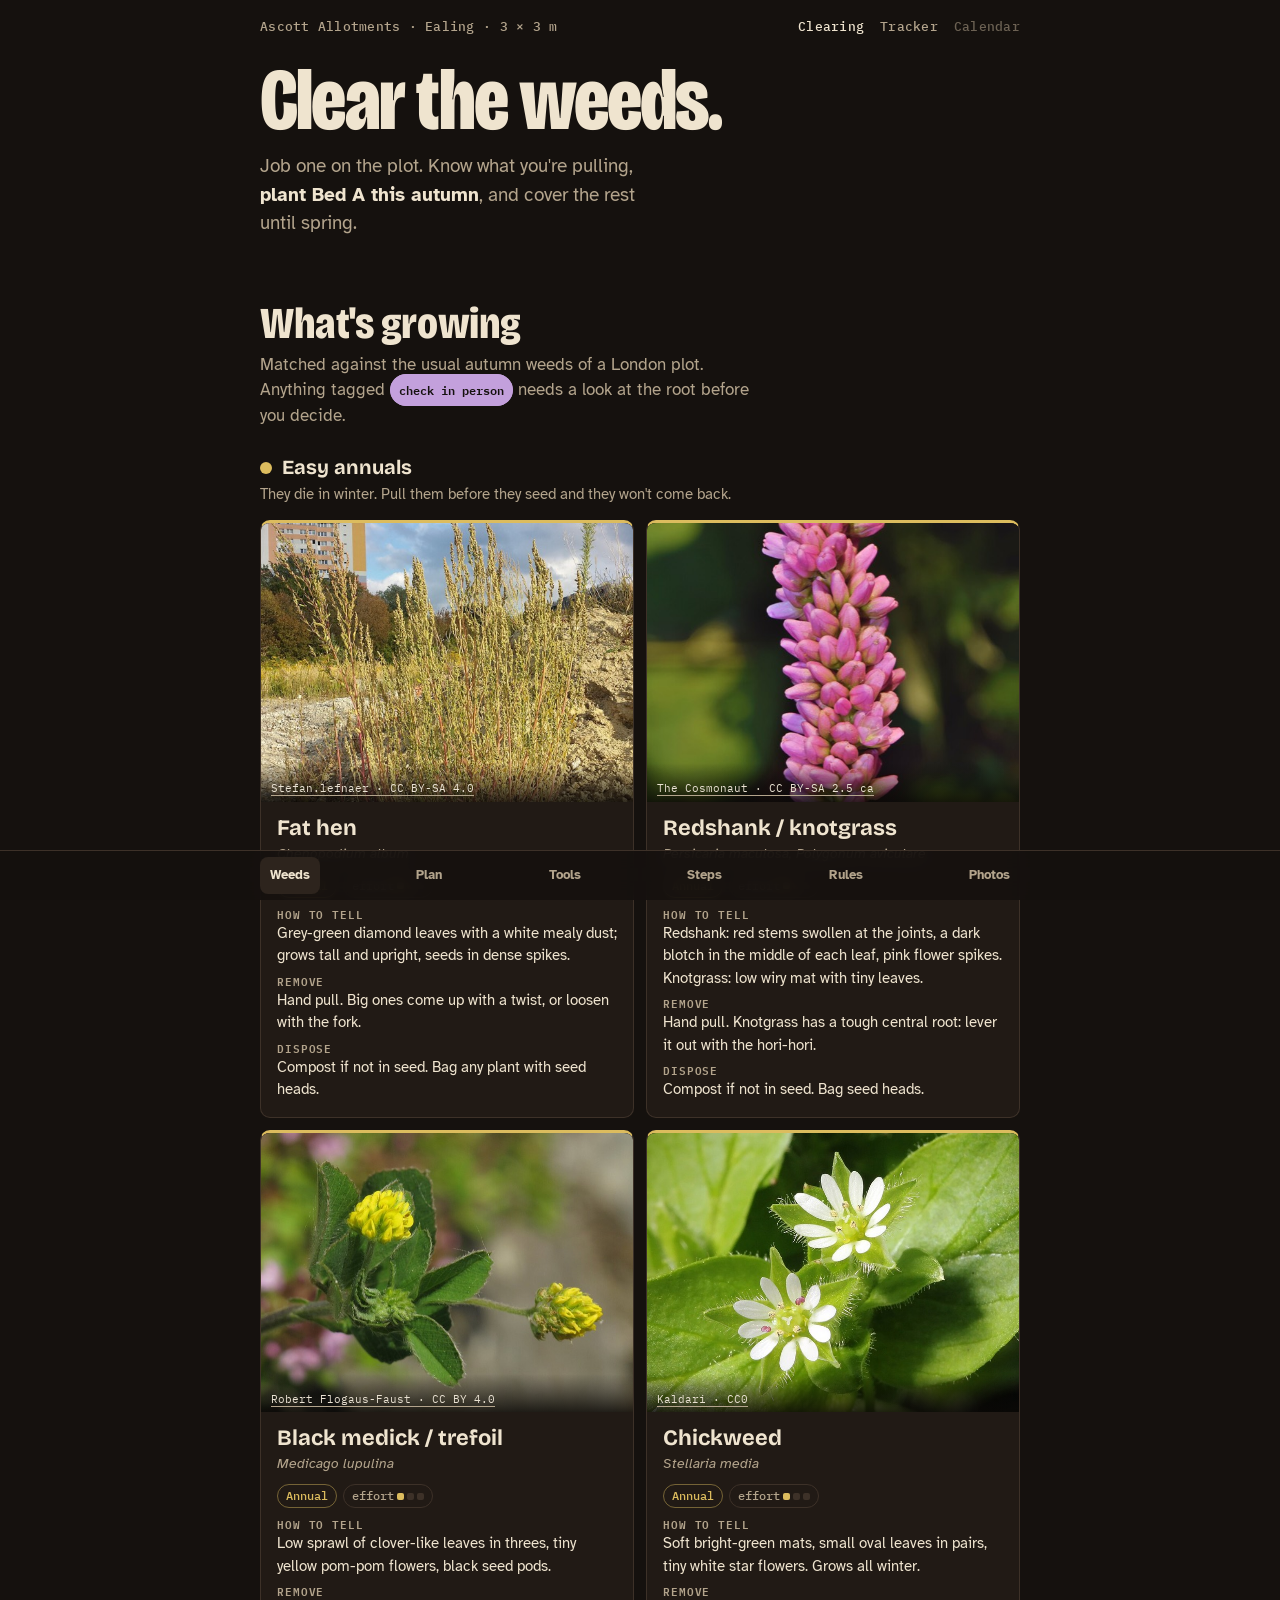
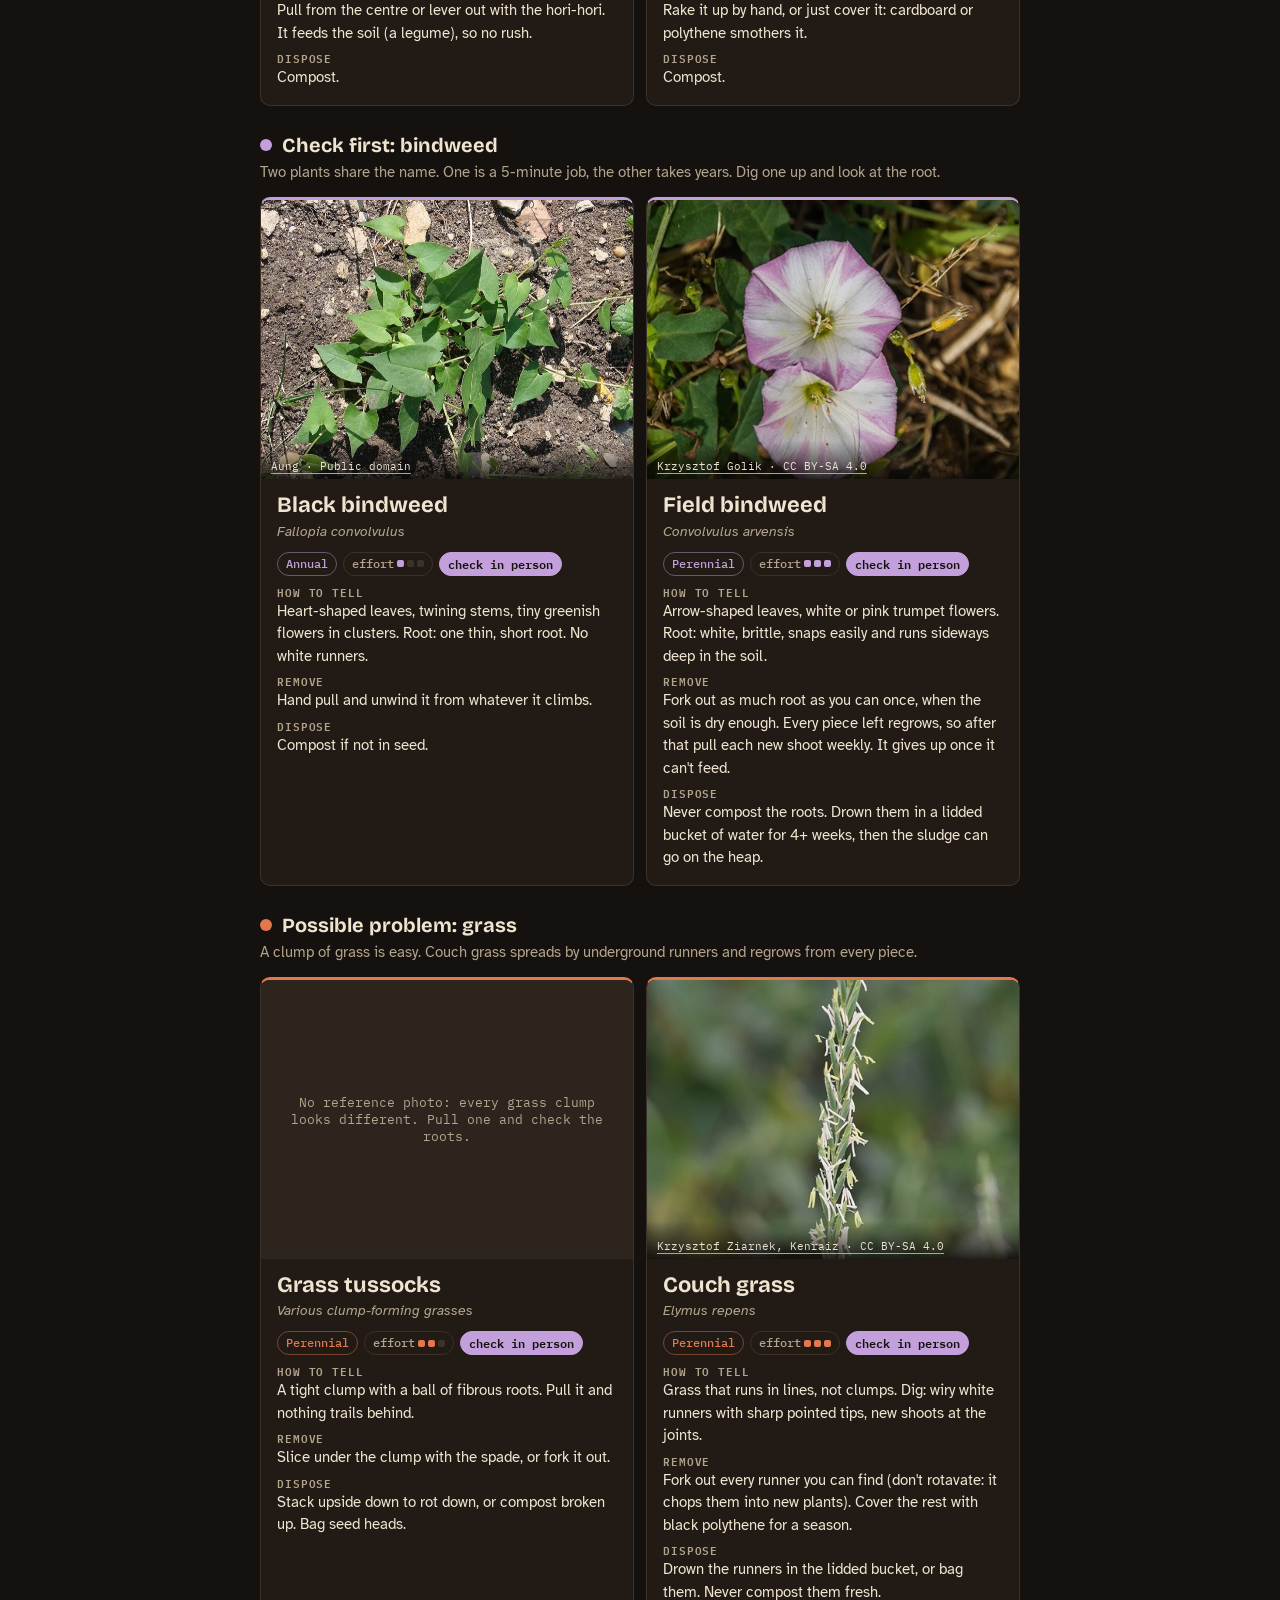
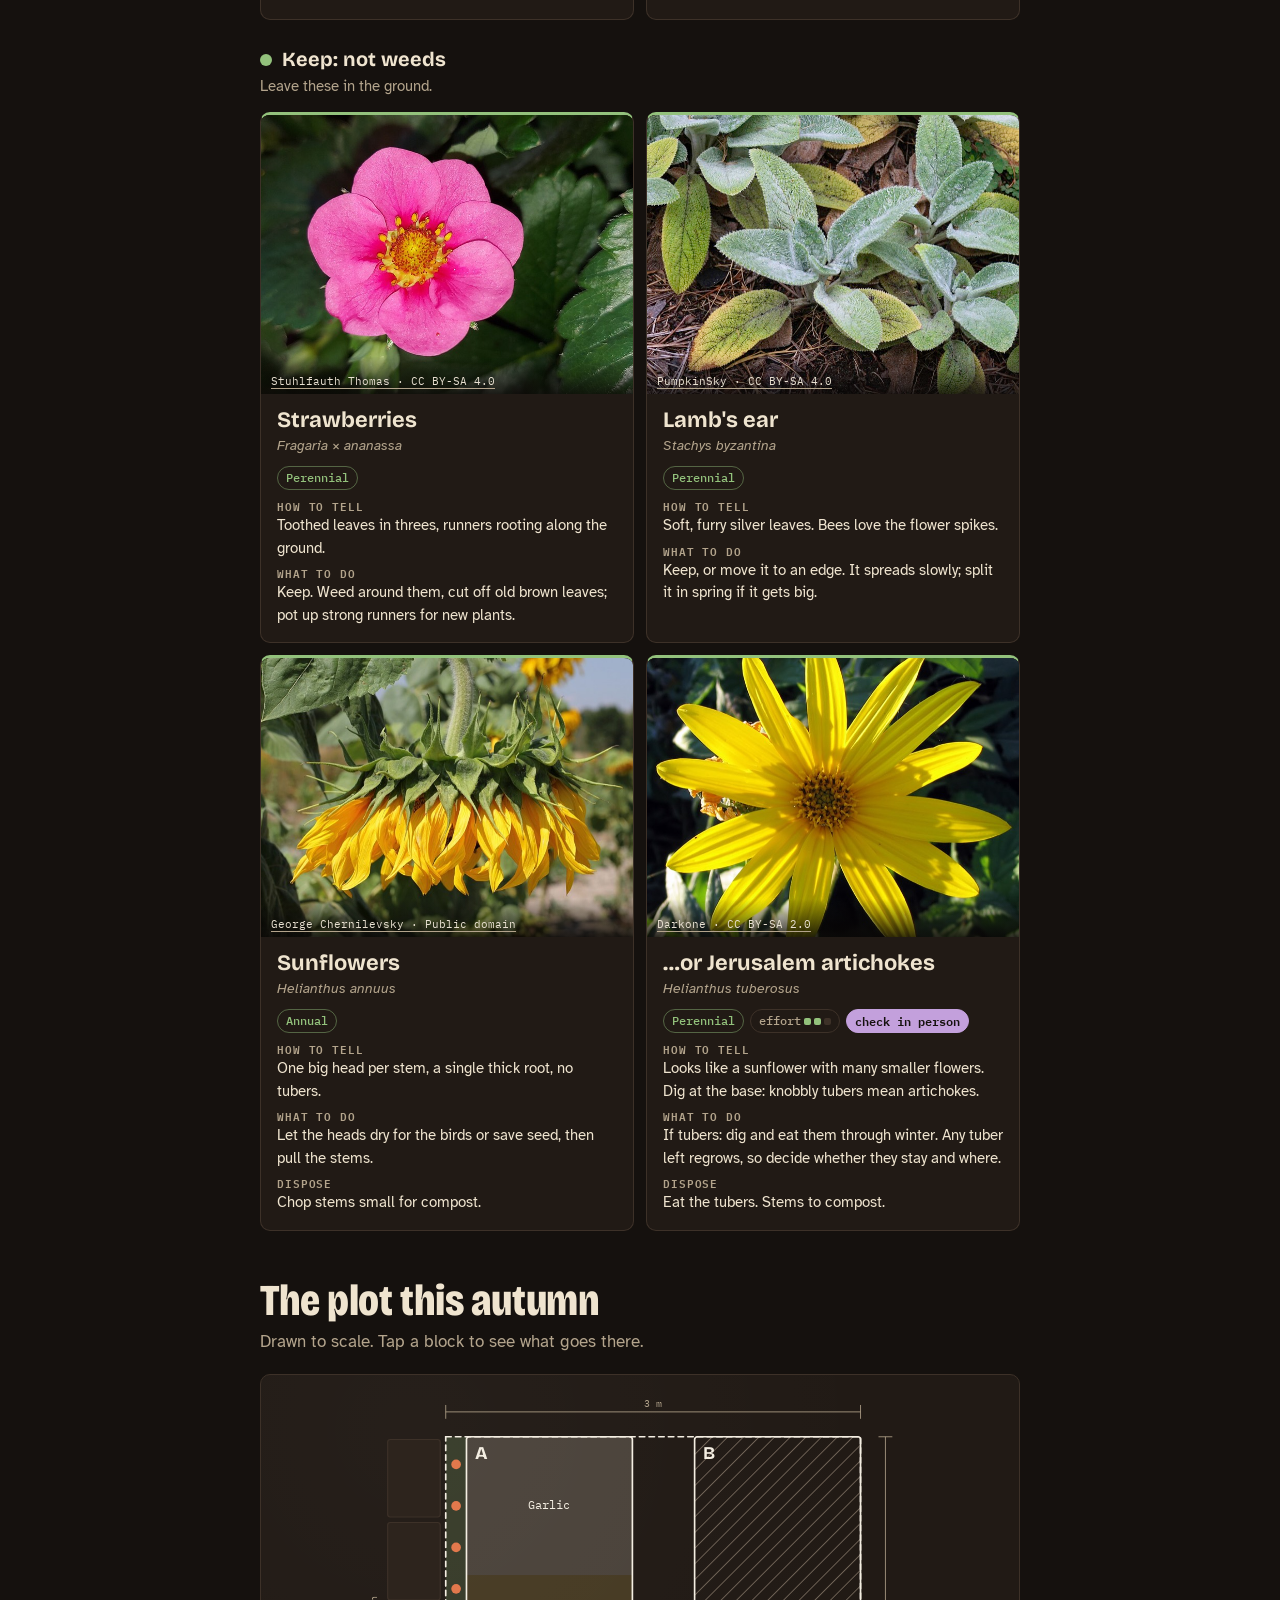
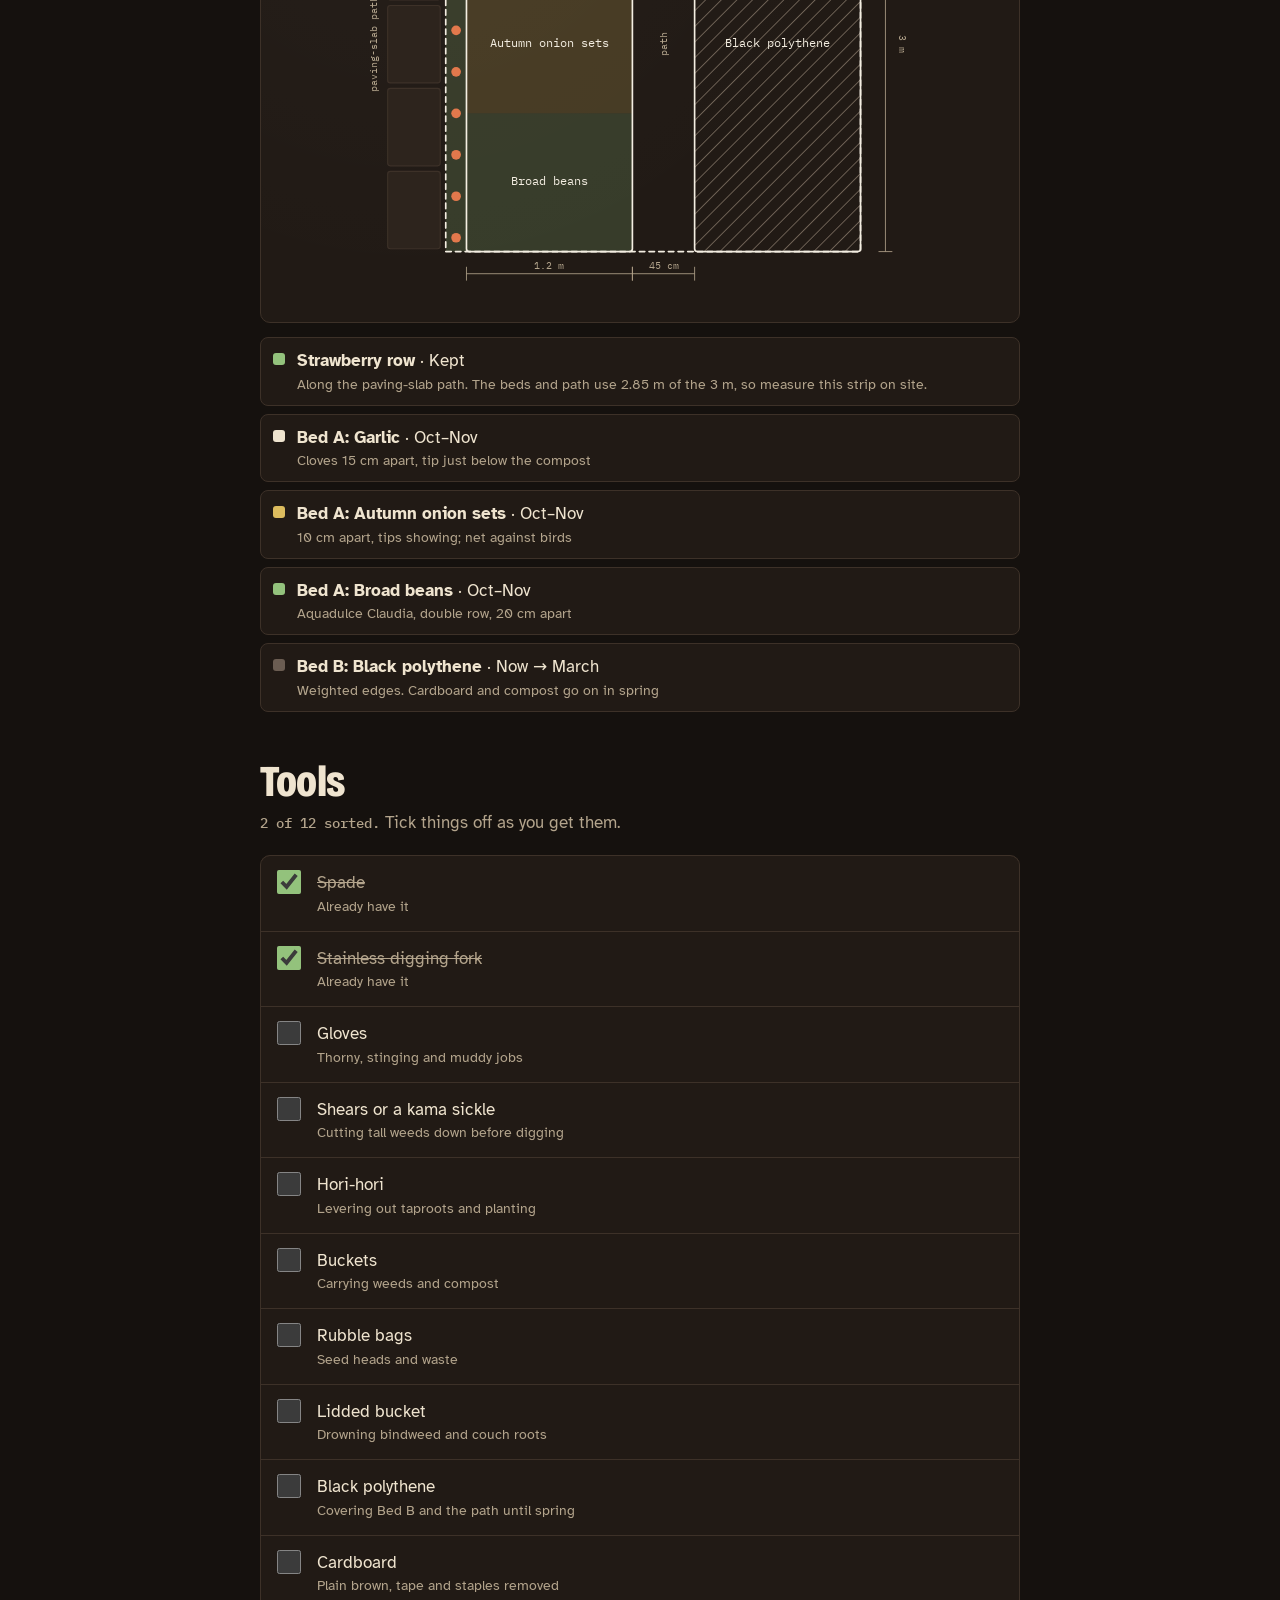
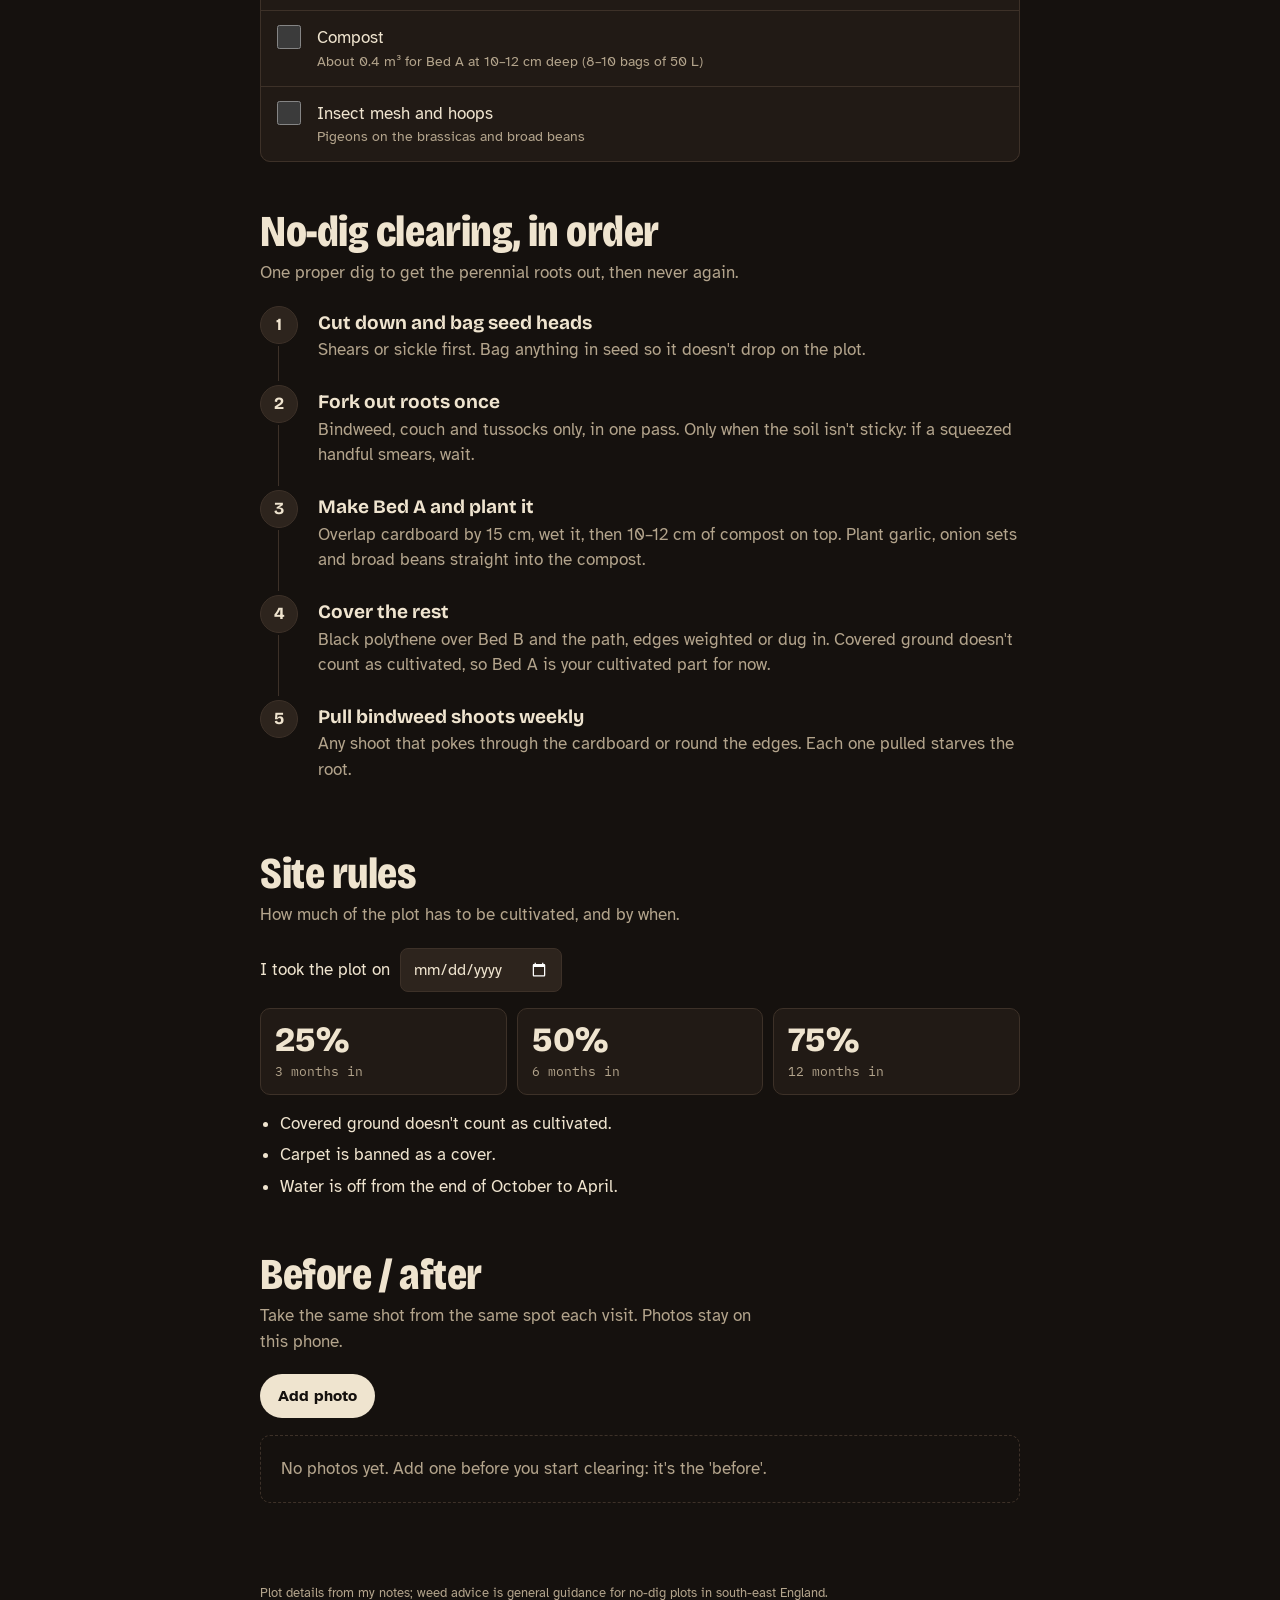
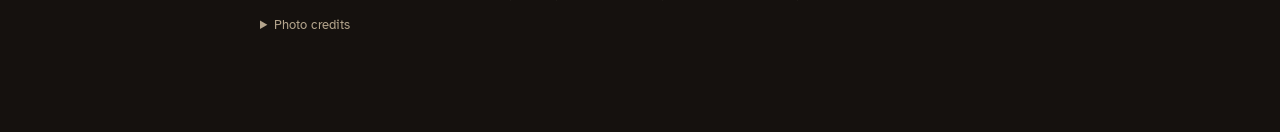
==== index.html @ 389a17c3 "Clearing page, plot tracker and calendar placeholder Dark, phone-first site for the no-dig plot at A" ====
<!doctype html>
<html lang="en-GB">
<head>
  <meta charset="utf-8">
  <meta name="viewport" content="width=device-width, initial-scale=1, viewport-fit=cover">
  <meta name="theme-color" content="#15110e">
  <title>Clearing the plot · Ascott Allotments</title>
  <link rel="preconnect" href="https://fonts.googleapis.com">
  <link rel="preconnect" href="https://fonts.gstatic.com" crossorigin>
  <link rel="stylesheet" href="https://fonts.googleapis.com/css2?family=Atkinson+Hyperlegible:ital,wght@0,400;0,700;1,400&family=Bricolage+Grotesque:opsz,wdth,wght@12..96,75..100,500..800&family=IBM+Plex+Mono:wght@400;500;600&display=swap">
  <link rel="stylesheet" href="css/site.css">
</head>
<body>
<div class="wrap">
  <header class="mast">
    <div class="mast-top">
      <span>Ascott Allotments · Ealing · 3 × 3 m</span>
      <nav aria-label="Pages">
        <a href="index.html" aria-current="page">Clearing</a>
        <a href="tracker.html">Tracker</a>
        <a href="calendar.html" class="soon">Calendar</a>
      </nav>
    </div>
    <h1>Clear the weeds.</h1>
    <p class="lede">Job one on the plot. Know what you're pulling, <strong>plant Bed A this autumn</strong>, and cover the rest until spring.</p>
  </header>

  <main>
    <section id="weeds" aria-labelledby="weeds-h">
      <h2 id="weeds-h">What's growing</h2>
      <p class="sub">Matched against the usual autumn weeds of a London plot. Anything tagged <span class="tag verify">check in person</span> needs a look at the root before you decide.</p>
      <div id="weed-groups"></div>
    </section>

    <section id="plan" aria-labelledby="plan-h">
      <h2 id="plan-h">The plot this autumn</h2>
      <p class="sub">Drawn to scale. Tap a block to see what goes there.</p>
      <div class="plan-wrap"><svg id="plan-svg" class="plan" role="img" aria-labelledby="plan-h"></svg></div>
      <div class="plan-key" id="plan-key"></div>
    </section>

    <section id="tools" aria-labelledby="tools-h">
      <h2 id="tools-h">Tools</h2>
      <p class="sub"><span class="count" id="tools-count"></span> Tick things off as you get them.</p>
      <ul class="checklist" id="tools-list"></ul>
    </section>

    <section id="steps" aria-labelledby="steps-h">
      <h2 id="steps-h">No-dig clearing, in order</h2>
      <p class="sub">One proper dig to get the perennial roots out, then never again.</p>
      <ol class="steps" id="steps-list"></ol>
    </section>

    <section id="rules" aria-labelledby="rules-h">
      <h2 id="rules-h">Site rules</h2>
      <p class="sub">How much of the plot has to be cultivated, and by when.</p>
      <div class="rules-start">
        <label for="start-date">I took the plot on</label>
        <input type="date" id="start-date">
      </div>
      <div class="milestones" id="milestones"></div>
      <ul class="notes" id="rule-notes"></ul>
    </section>

    <section id="photos" aria-labelledby="photos-h">
      <h2 id="photos-h">Before / after</h2>
      <p class="sub">Take the same shot from the same spot each visit. Photos stay on this phone.</p>
      <label class="btn" for="photo-input">Add photo</label>
      <input type="file" id="photo-input" accept="image/*" multiple hidden>
      <div id="photo-compare"></div>
      <div class="shots" id="photo-grid"></div>
    </section>
  </main>

  <footer class="foot">
    <p>Plot details from my notes; weed advice is general guidance for no-dig plots in south-east England.</p>
    <details>
      <summary>Photo credits</summary>
      <ul id="credits"></ul>
    </details>
  </footer>
</div>

<nav class="bar" aria-label="Sections">
  <ul>
    <li><a href="#weeds">Weeds</a></li>
    <li><a href="#plan">Plan</a></li>
    <li><a href="#tools">Tools</a></li>
    <li><a href="#steps">Steps</a></li>
    <li><a href="#rules">Rules</a></li>
    <li><a href="#photos">Photos</a></li>
  </ul>
</nav>

<script src="js/common.js"></script>
<script src="js/index.js"></script>
</body>
</html>
---- css/site.css ----
/* Ascott Allotments — dark, phone-first. Colours are taken from the plot:
   peat and loam for ground, straw for text, chalk for the drawn plan,
   and one colour per weed verdict. */
:root {
  --peat: #15110e;
  --loam: #211a15;
  --loam-2: #2d241d;
  --edge: #3d3128;
  --straw: #efe4cf;
  --straw-dim: #b3a48c;
  --chalk: #f4eee2;

  --annual: #dcbc5e;   /* easy: dies in winter */
  --check: #c3a0dc;    /* bindweed-flower lilac */
  --problem: #e2784c;  /* rust */
  --keep: #93c27c;     /* leaf */

  --display: "Bricolage Grotesque", "Avenir Next Condensed", "Arial Narrow", system-ui, sans-serif;
  --body: "Atkinson Hyperlegible", "Verdana", system-ui, sans-serif;
  --mono: "IBM Plex Mono", ui-monospace, "SF Mono", Menlo, monospace;

  --gutter: clamp(16px, 4vw, 32px);
  --radius: 10px;
  color-scheme: dark;
}

* { box-sizing: border-box; }
html { -webkit-text-size-adjust: 100%; scroll-padding-top: 16px; scroll-padding-bottom: 96px; }
body {
  margin: 0;
  background: var(--peat);
  color: var(--straw);
  font: 17px/1.5 var(--body);
  padding: 0 var(--gutter) calc(96px + env(safe-area-inset-bottom, 0px));
}
img { max-width: 100%; display: block; }
a { color: var(--straw); text-underline-offset: 3px; text-decoration-color: var(--straw-dim); }
a:hover { text-decoration-color: var(--straw); }
:focus-visible { outline: 2px solid var(--annual); outline-offset: 3px; border-radius: 4px; }
.wrap { max-width: 760px; margin: 0 auto; }

/* ---------- Masthead ---------- */
.mast { padding-block: calc(20px + env(safe-area-inset-top, 0px)) 8px; }
.mast-top {
  display: flex; justify-content: space-between; align-items: baseline; gap: 12px; flex-wrap: wrap;
  font: 500 13px/1 var(--mono); color: var(--straw-dim); letter-spacing: .02em;
}
.mast-top nav { display: flex; gap: 16px; }
.mast-top nav a { text-decoration: none; color: var(--straw-dim); }
.mast-top nav a[aria-current="page"] { color: var(--straw); }
.mast-top nav .soon { opacity: .55; }
h1 {
  font: 800 clamp(44px, 13vw, 88px)/.9 var(--display);
  font-stretch: 75%;
  letter-spacing: -.02em;
  margin: 28px 0 12px;
}
.lede { font-size: 19px; color: var(--straw-dim); margin: 0 0 8px; max-width: 34ch; }
.lede strong { color: var(--straw); font-weight: 700; }

/* ---------- Sections ---------- */
section { padding-top: 48px; }
h2 {
  font: 800 clamp(30px, 8vw, 44px)/1 var(--display);
  font-stretch: 80%;
  letter-spacing: -.01em;
  margin: 0 0 6px;
}
.sub { color: var(--straw-dim); margin: 0 0 20px; max-width: 46ch; }
h3 { font: 700 22px/1.15 var(--display); margin: 0; }
.mono { font-family: var(--mono); }

/* ---------- Weed guide ---------- */
.group { margin: 28px 0 0; }
.group-head { display: flex; align-items: center; gap: 10px; margin-bottom: 4px; }
.group-head h3 { font-size: 20px; }
.swatch { width: 12px; height: 12px; border-radius: 50%; flex: none; background: var(--c); }
.group-blurb { color: var(--straw-dim); margin: 0 0 14px; font-size: 15px; }
[data-group="easy"] { --c: var(--annual); }
[data-group="check"] { --c: var(--check); }
[data-group="problem"] { --c: var(--problem); }
[data-group="keep"] { --c: var(--keep); }

.cards { display: grid; gap: 12px; grid-template-columns: repeat(auto-fill, minmax(min(100%, 300px), 1fr)); }
.pair { grid-template-columns: repeat(auto-fit, minmax(min(100%, 300px), 1fr)); }
.card {
  background: var(--loam);
  border: 1px solid var(--edge);
  border-top: 3px solid var(--c);
  border-radius: var(--radius);
  overflow: hidden;
  display: flex; flex-direction: column;
}
.card figure { margin: 0; position: relative; background: var(--loam-2); aspect-ratio: 4 / 3; overflow: hidden; }
.card figure img { position: absolute; inset: 0; width: 100%; height: 100%; object-fit: cover; }
.card figure.nophoto { display: grid; place-items: center; color: var(--straw-dim); font: 13px var(--mono); padding: 16px; text-align: center; }
.card figcaption {
  position: absolute; left: 0; right: 0; bottom: 0;
  font: 11px/1.3 var(--mono); color: #e9e1d2;
  padding: 18px 10px 6px;
  background: linear-gradient(transparent, rgba(10, 8, 6, .82));
}
.card figcaption a { color: inherit; }
.card-body { padding: 14px 16px 16px; display: grid; gap: 10px; }
.card-title { display: flex; justify-content: space-between; align-items: start; gap: 8px; }
.latin { font-style: italic; color: var(--straw-dim); font-size: 14px; margin-top: 2px; }
.tags { display: flex; flex-wrap: wrap; gap: 6px; }
.tag {
  font: 500 12px/1 var(--mono); padding: 5px 8px; border-radius: 99px;
  border: 1px solid var(--edge); color: var(--straw-dim); white-space: nowrap;
}
.tag.life { color: var(--c); border-color: color-mix(in srgb, var(--c) 45%, transparent); }
.tag.verify { color: var(--peat); background: var(--check); border-color: var(--check); font-weight: 600; }
.effort { display: inline-flex; gap: 3px; align-items: center; }
.effort i { width: 7px; height: 7px; border-radius: 2px; background: var(--edge); }
.effort i.on { background: var(--c); }
.card dl { margin: 0; display: grid; gap: 8px; font-size: 15px; }
.card dt { font: 600 11px/1 var(--mono); text-transform: uppercase; letter-spacing: .08em; color: var(--straw-dim); margin-bottom: 3px; }
.card dd { margin: 0; }

/* ---------- Plot plan (the drawn bit) ---------- */
.plan-wrap {
  background:
    radial-gradient(circle at 20% 10%, rgba(255, 255, 255, .025), transparent 60%),
    var(--loam);
  border: 1px solid var(--edge);
  border-radius: var(--radius);
  padding: 12px;
  overflow-x: auto;
}
.plan { width: 100%; height: auto; max-width: 560px; margin: 0 auto; display: block; min-width: 300px; }
.plan .chalk { fill: none; stroke: var(--chalk); stroke-width: .012; stroke-linecap: round; }
.plan .dim { stroke: var(--straw-dim); stroke-width: .006; fill: none; }
.plan text { fill: var(--chalk); font-family: var(--mono); }
.plan .lbl { font-size: .085px; }
.plan .lbl-big { font: 700 .13px var(--display); }
.plan .lbl-dim { font-size: .07px; fill: var(--straw-dim); }
.plan .crop { cursor: pointer; }
.plan .crop rect { transition: fill-opacity .15s; }
.plan .crop:hover rect, .plan .crop:focus-visible rect, .plan .crop[aria-pressed="true"] rect { fill-opacity: .42; }
.plan .crop:focus { outline: none; }
.plan-key { display: grid; gap: 8px; margin-top: 14px; }
.plan-key .row { display: grid; grid-template-columns: 14px 1fr; gap: 10px; align-items: start; padding: 10px 12px; border-radius: 8px; background: var(--loam); border: 1px solid var(--edge); }
.plan-key .row.active { border-color: var(--chalk); }
.plan-key .row .swatch { margin-top: 5px; border-radius: 3px; }
.plan-key b { font-weight: 700; }
.plan-key small { display: block; color: var(--straw-dim); font-size: 14px; }

/* ---------- Tools ---------- */
.checklist { list-style: none; margin: 0; padding: 0; display: grid; gap: 1px; background: var(--edge); border: 1px solid var(--edge); border-radius: var(--radius); overflow: hidden; }
.checklist li { background: var(--loam); }
.checklist label { display: grid; grid-template-columns: 28px 1fr; gap: 12px; padding: 14px 16px; cursor: pointer; align-items: start; }
.checklist input { width: 24px; height: 24px; margin: 0; accent-color: var(--keep); }
.checklist .why { display: block; color: var(--straw-dim); font-size: 14px; }
.checklist input:checked + span .what { text-decoration: line-through; text-decoration-color: var(--straw-dim); color: var(--straw-dim); }
.count { font: 500 14px var(--mono); color: var(--straw-dim); }

/* ---------- Steps (a real sequence) ---------- */
.steps { list-style: none; counter-reset: step; margin: 0; padding: 0; display: grid; gap: 0; }
.steps li { counter-increment: step; display: grid; grid-template-columns: 44px 1fr; gap: 14px; position: relative; padding-bottom: 22px; }
.steps li::before {
  content: counter(step);
  width: 36px; height: 36px; border-radius: 50%;
  display: grid; place-items: center;
  font: 700 17px var(--display);
  background: var(--loam-2); border: 1px solid var(--edge);
}
.steps li:not(:last-child)::after { content: ""; position: absolute; left: 18px; top: 40px; bottom: 4px; width: 1px; background: var(--edge); }
.steps h3 { font-size: 19px; margin: 6px 0 4px; }
.steps p { margin: 0; color: var(--straw-dim); }

/* ---------- Rules ---------- */
.rules-start { display: flex; flex-wrap: wrap; gap: 10px; align-items: center; margin-bottom: 16px; }
input[type="date"], input[type="text"], input[type="month"], select, textarea {
  font: 16px var(--body); color: var(--straw); background: var(--loam-2);
  border: 1px solid var(--edge); border-radius: 8px; padding: 10px 12px; min-height: 44px;
}
textarea { width: 100%; resize: vertical; }
.milestones { display: grid; gap: 10px; grid-template-columns: repeat(3, 1fr); }
.milestone { background: var(--loam); border: 1px solid var(--edge); border-radius: var(--radius); padding: 14px; }
.milestone .pct { font: 800 34px/1 var(--display); }
.milestone .by { font: 13px var(--mono); color: var(--straw-dim); margin-top: 6px; }
.milestone.past .by { color: var(--problem); }
.notes { margin: 16px 0 0; padding-left: 20px; }
.notes li { margin-bottom: 6px; }

/* ---------- Photos ---------- */
.btn {
  font: 600 16px var(--body); color: var(--peat); background: var(--straw);
  border: 0; border-radius: 99px; padding: 12px 18px; min-height: 44px; cursor: pointer;
  display: inline-flex; align-items: center; gap: 8px;
}
.btn.ghost { background: transparent; color: var(--straw); border: 1px solid var(--edge); }
.btn.small { padding: 6px 12px; min-height: 36px; font-size: 14px; }
.compare { display: grid; grid-template-columns: 1fr 1fr; gap: 8px; margin: 16px 0; }
.compare figure, .shots figure { margin: 0; background: var(--loam); border: 1px solid var(--edge); border-radius: var(--radius); overflow: hidden; }
.compare img, .shots img { width: 100%; aspect-ratio: 3 / 4; object-fit: cover; }
.compare figcaption, .shots figcaption { font: 12px/1.3 var(--mono); color: var(--straw-dim); padding: 8px 10px; display: flex; justify-content: space-between; gap: 6px; }
.shots { display: grid; gap: 8px; grid-template-columns: repeat(auto-fill, minmax(140px, 1fr)); }
.shots button.del { background: none; border: 0; color: var(--straw-dim); cursor: pointer; font: inherit; padding: 0; }
.empty { border: 1px dashed var(--edge); border-radius: var(--radius); padding: 20px; color: var(--straw-dim); }

/* ---------- Bottom bar (thumb reach at the plot) ---------- */
.bar {
  position: fixed; left: 0; right: 0; bottom: 0; z-index: 10;
  background: color-mix(in srgb, var(--peat) 88%, transparent);
  backdrop-filter: blur(10px); -webkit-backdrop-filter: blur(10px);
  border-top: 1px solid var(--edge);
  padding: 6px 8px calc(6px + env(safe-area-inset-bottom, 0px));
}
.bar ul { list-style: none; margin: 0 auto; padding: 0; max-width: 760px; display: flex; justify-content: space-between; overflow-x: auto; }
.bar a {
  display: block; text-decoration: none; color: var(--straw-dim);
  font: 600 13px/1 var(--body); padding: 12px 10px; border-radius: 8px; white-space: nowrap;
}
.bar a.on { color: var(--straw); background: var(--loam-2); }

.foot { margin-top: 64px; color: var(--straw-dim); font-size: 13px; }
.foot details { margin-top: 8px; }
.foot summary { cursor: pointer; }
.foot ul { padding-left: 18px; }

/* ---------- Tracker ---------- */
.bed { background: var(--loam); border: 1px solid var(--edge); border-radius: var(--radius); margin-bottom: 14px; overflow: hidden; }
.bed-head { display: flex; justify-content: space-between; align-items: baseline; gap: 8px; padding: 14px 16px 10px; flex-wrap: wrap; }
.bed-head .meta { font: 13px var(--mono); color: var(--straw-dim); }
.planting { border-top: 1px solid var(--edge); padding: 12px 16px; display: grid; gap: 6px; }
.planting .top { display: flex; justify-content: space-between; gap: 8px; align-items: baseline; }
.dates { display: flex; flex-wrap: wrap; gap: 6px 14px; font: 13px var(--mono); color: var(--straw-dim); }
.dates b { color: var(--straw); font-weight: 500; }
.form { display: grid; gap: 10px; background: var(--loam); border: 1px solid var(--edge); border-radius: var(--radius); padding: 16px; }
.form .grid { display: grid; gap: 10px; grid-template-columns: repeat(auto-fit, minmax(140px, 1fr)); }
.form label { display: grid; gap: 4px; font: 600 12px var(--mono); color: var(--straw-dim); text-transform: uppercase; letter-spacing: .06em; }
.form label > * { text-transform: none; letter-spacing: 0; }
.form .actions { display: flex; gap: 8px; flex-wrap: wrap; }
.log { list-style: none; margin: 16px 0 0; padding: 0; display: grid; gap: 10px; }
.log li { background: var(--loam); border: 1px solid var(--edge); border-radius: var(--radius); padding: 12px 16px; }
.log .when { font: 13px var(--mono); color: var(--straw-dim); display: flex; justify-content: space-between; }
.log p { margin: 6px 0 0; white-space: pre-wrap; }

@media (max-width: 340px) {
  .milestones { grid-template-columns: 1fr; }
  .bar a { padding: 12px 8px; font-size: 12px; }
}
@media (prefers-reduced-motion: no-preference) {
  html { scroll-behavior: smooth; }
}
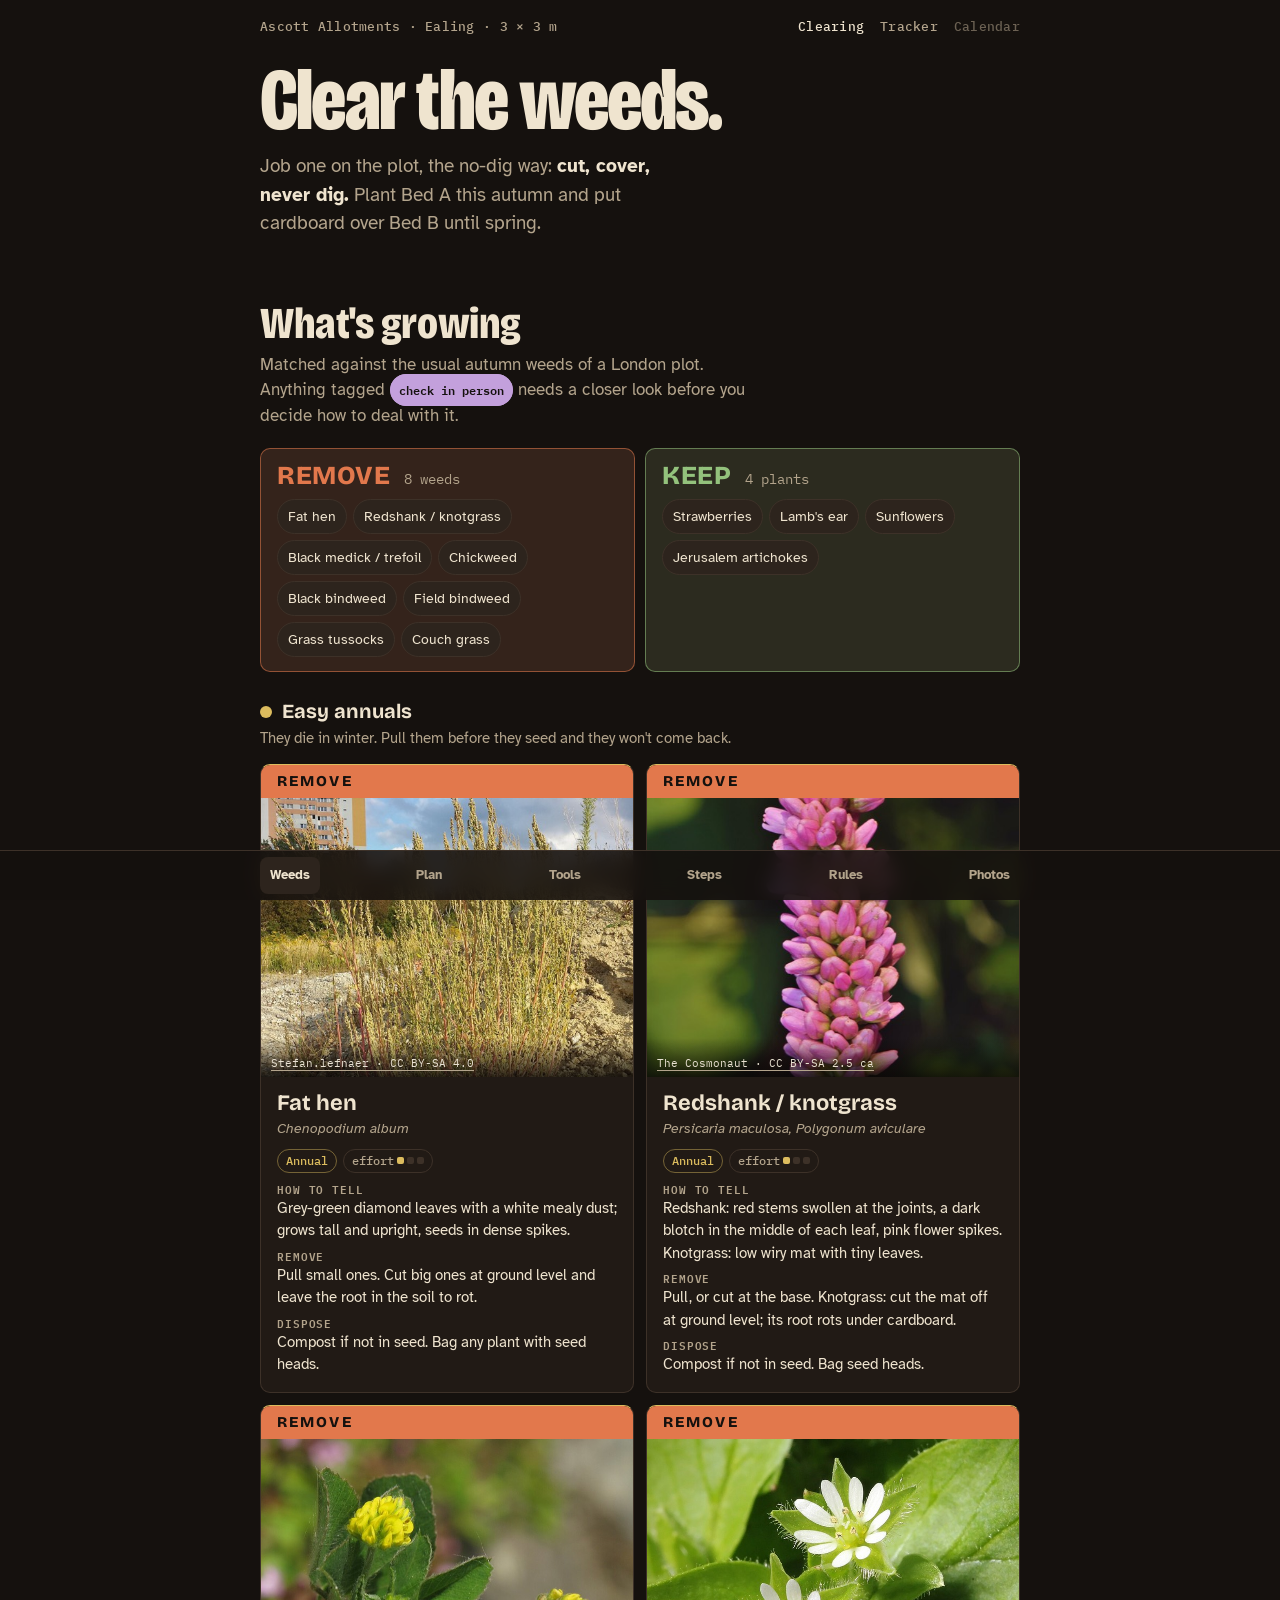
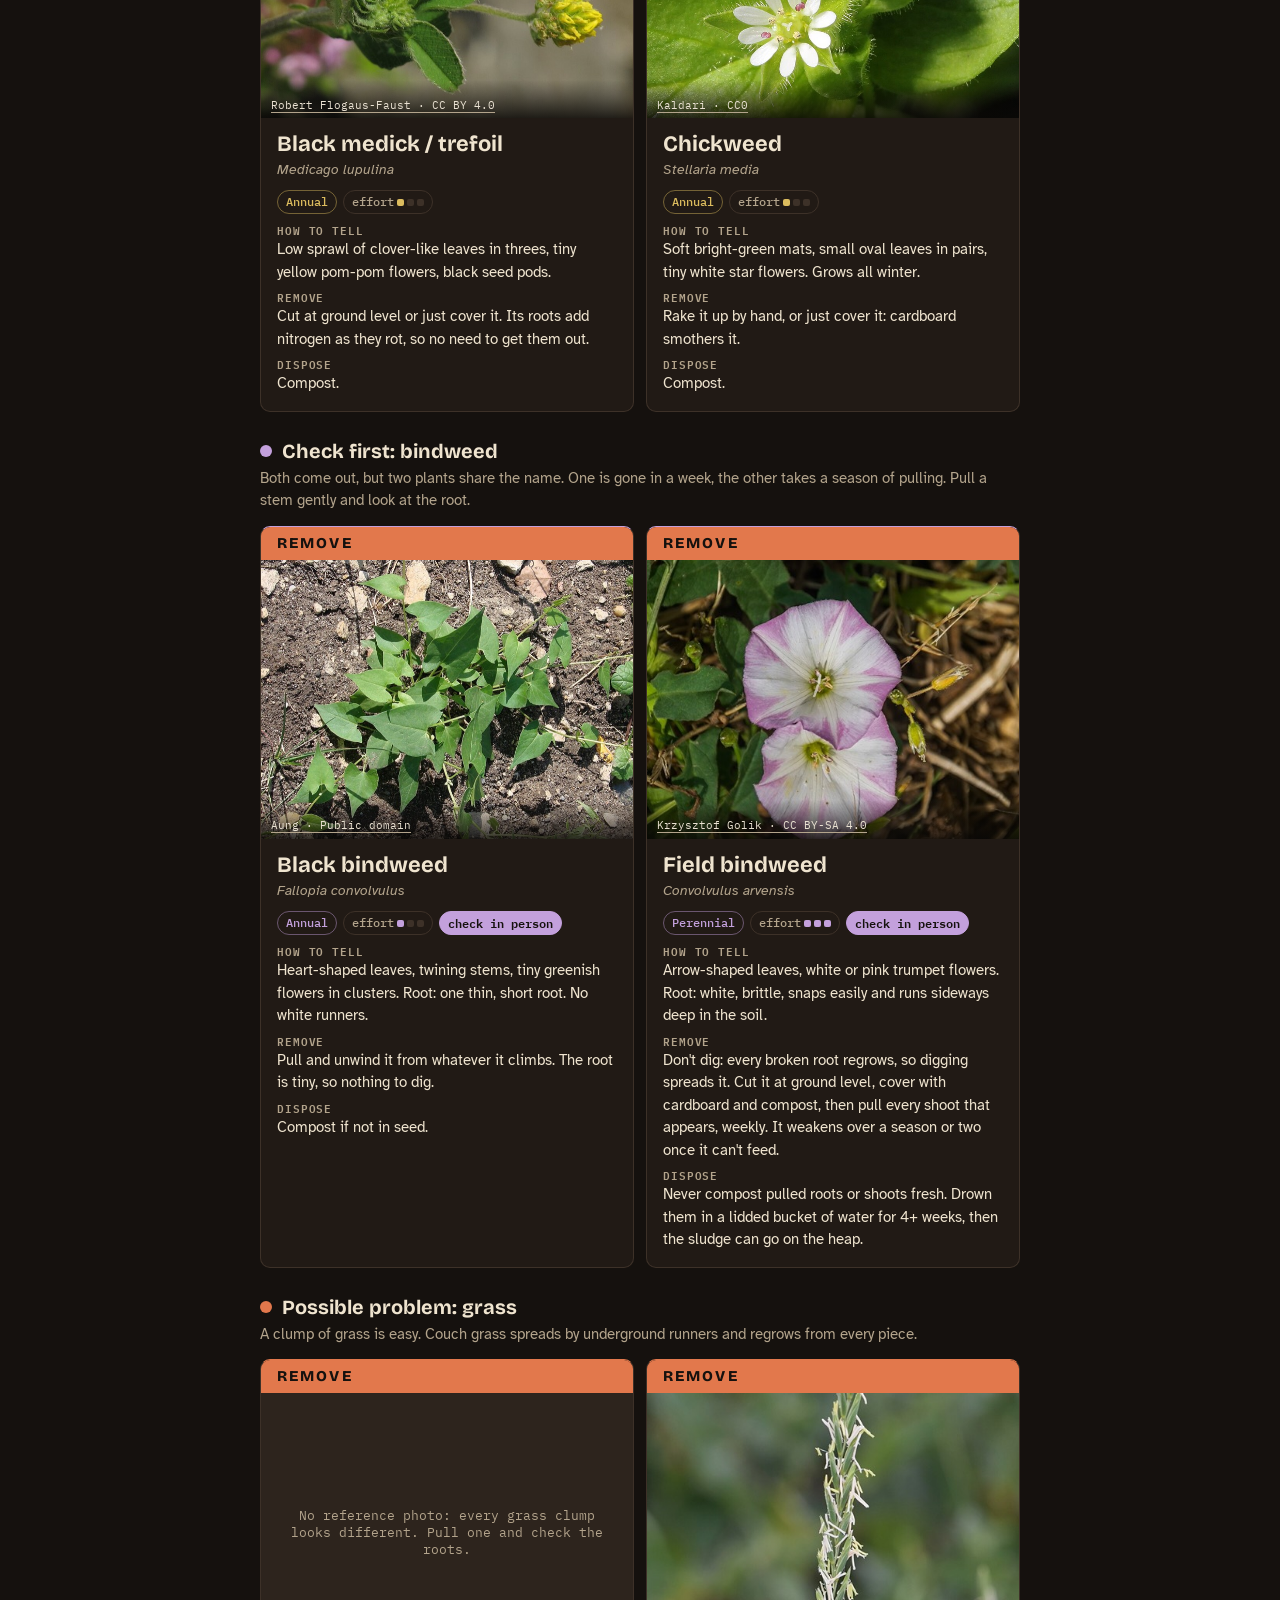
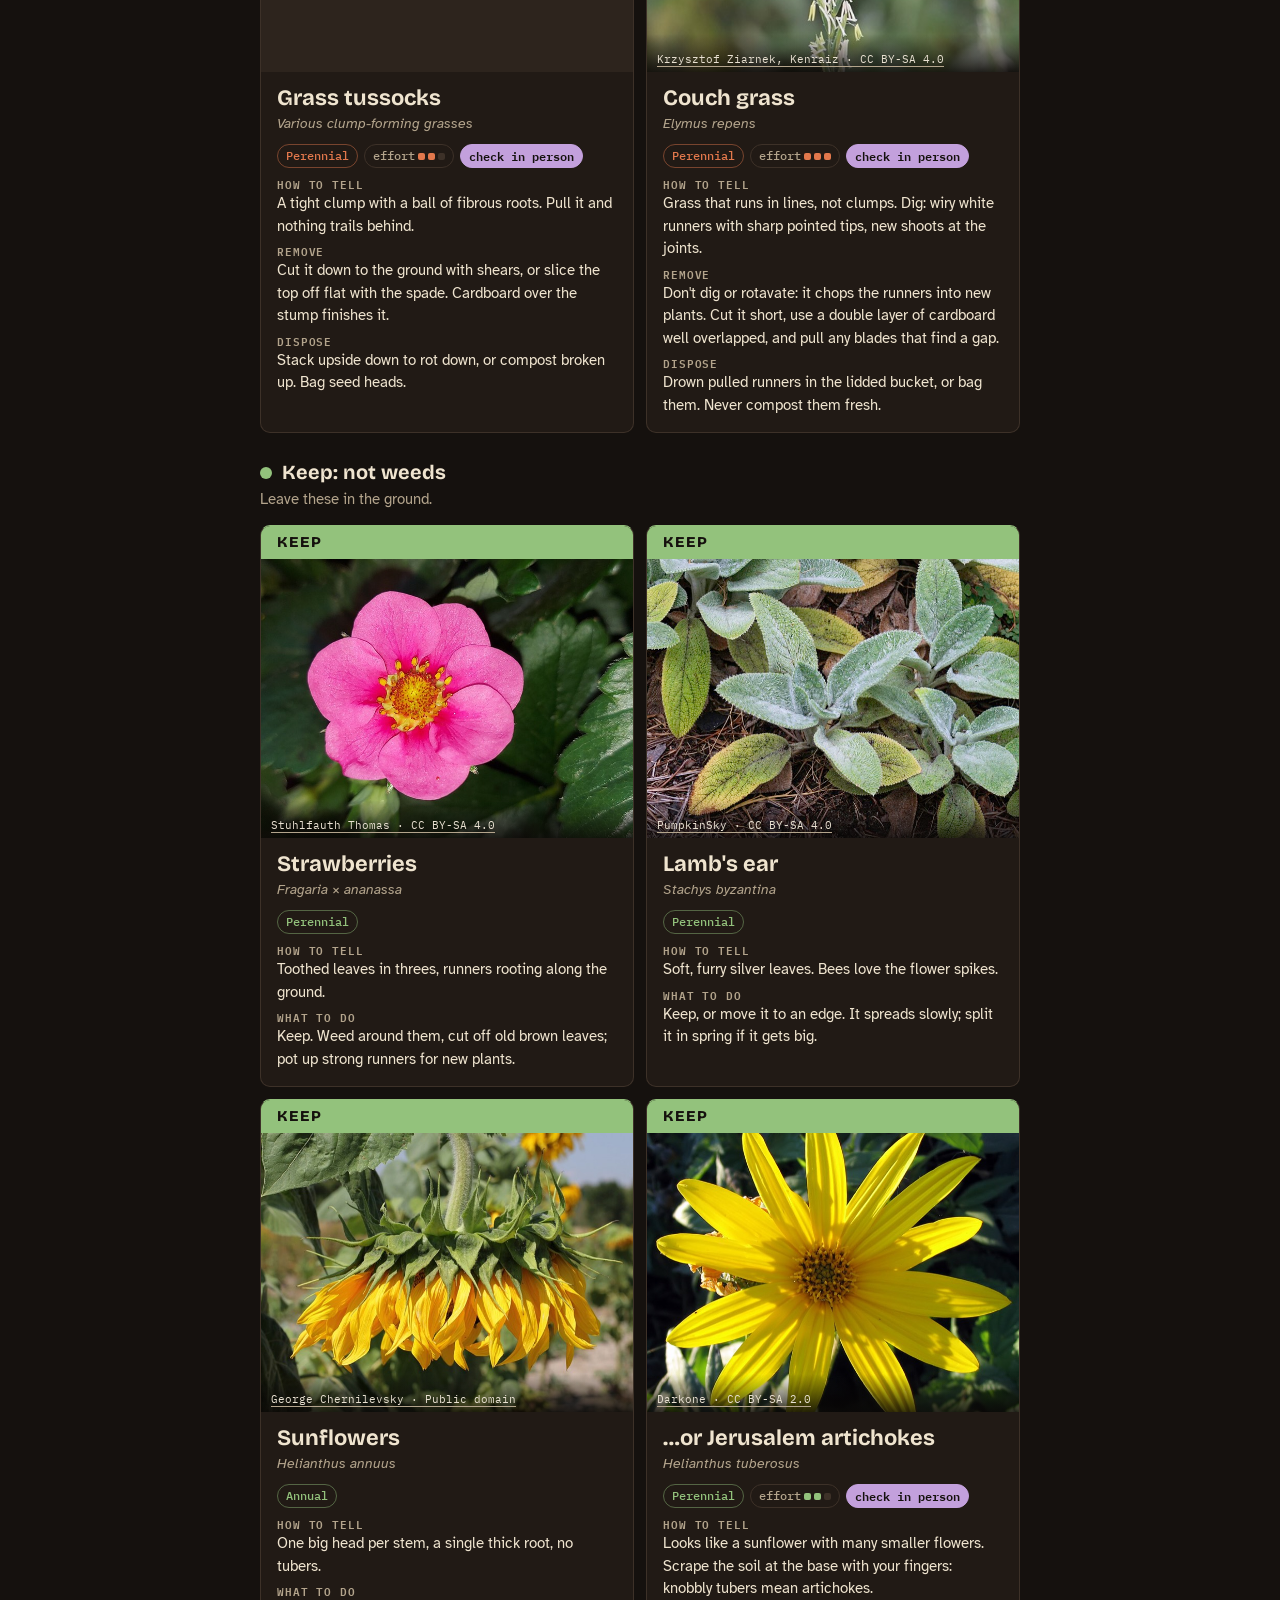
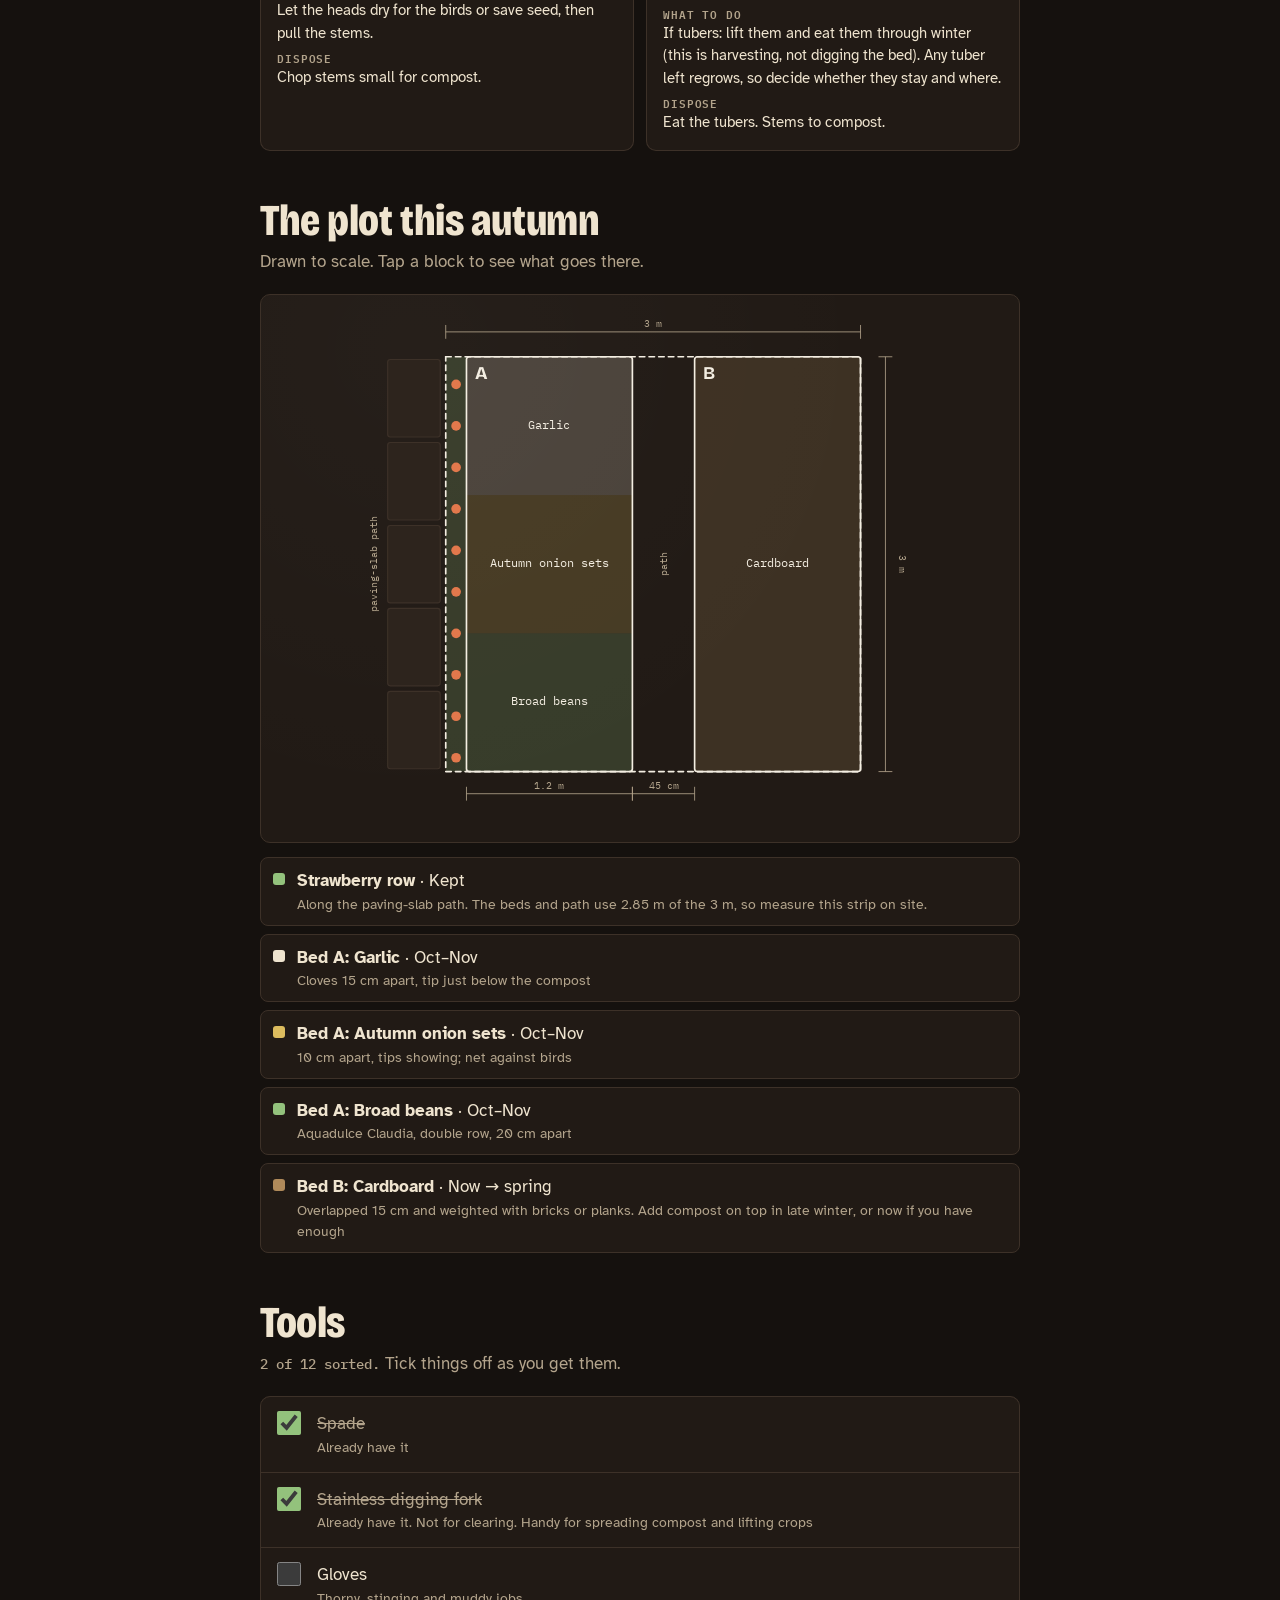
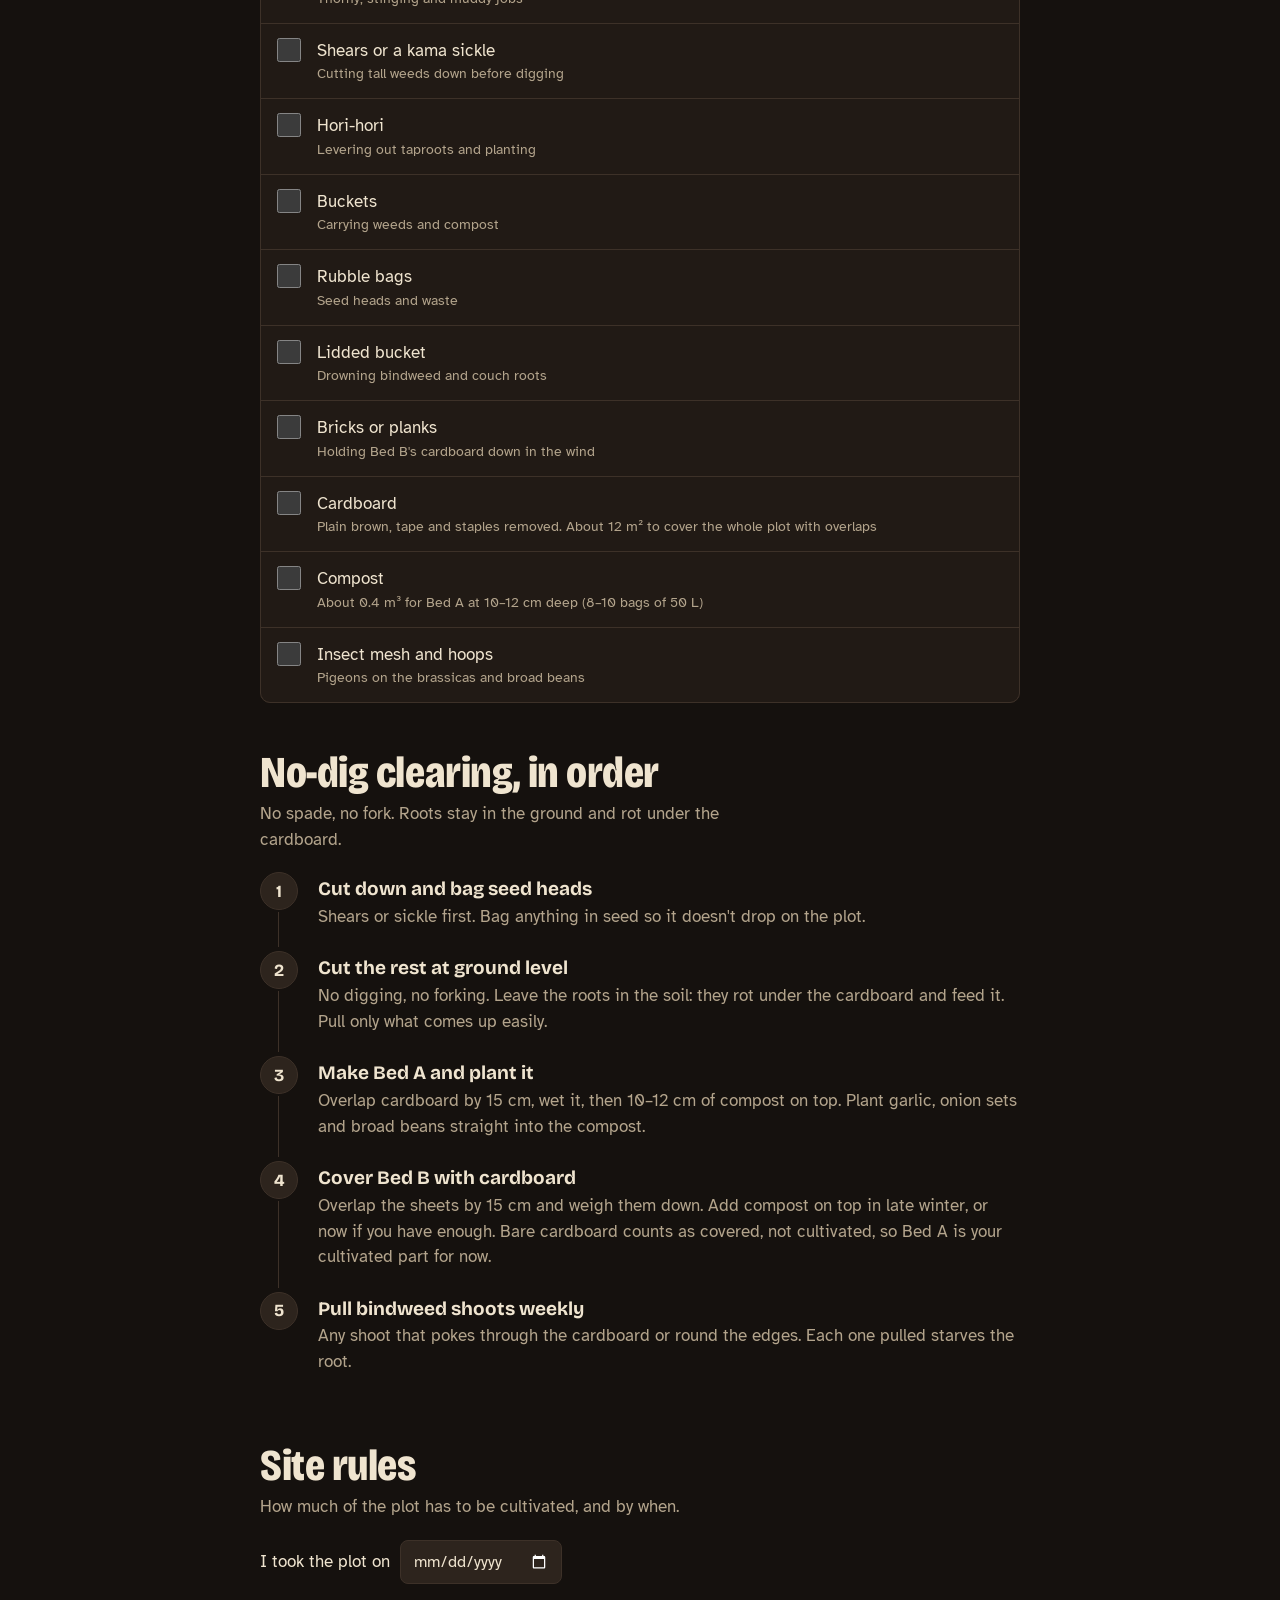
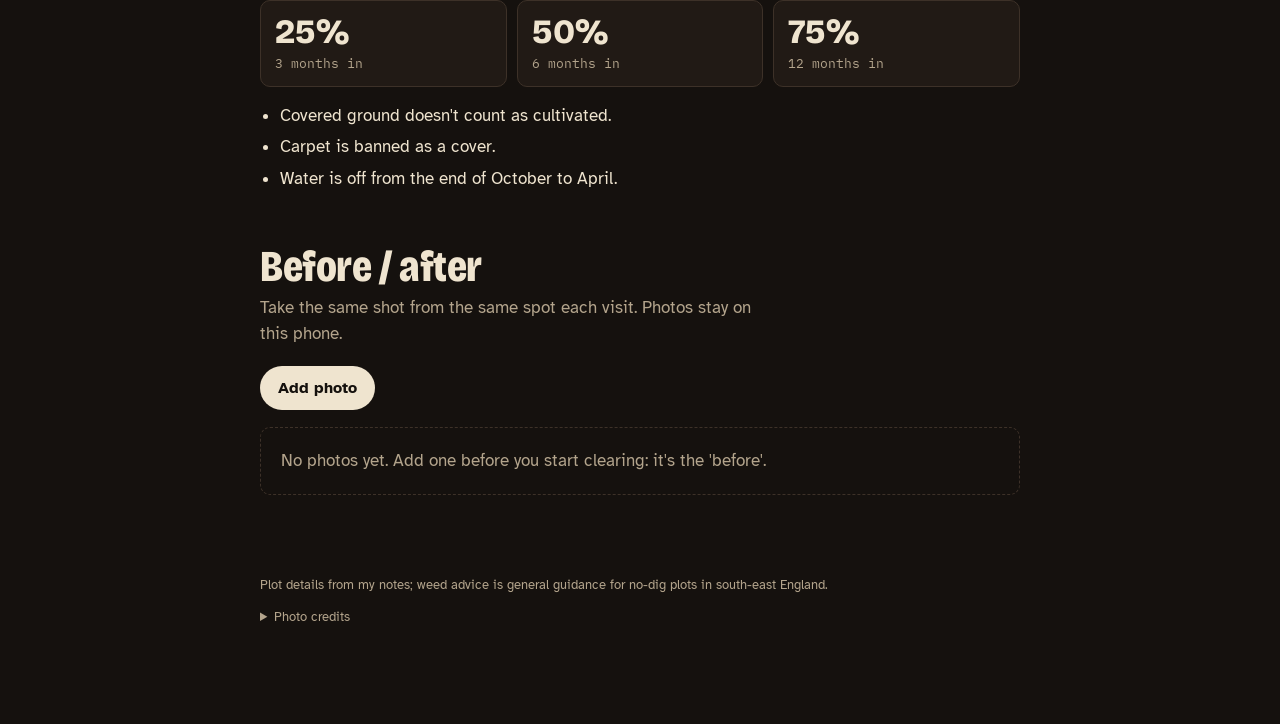
==== commit 8e545c96: "Clearing page: clear remove/keep verdicts, no-dig advice, cardboard instead of polythene Co-Authored" ====
--- a/index.html
+++ b/index.html
@@ -22,13 +22,13 @@
       </nav>
     </div>
     <h1>Clear the weeds.</h1>
-    <p class="lede">Job one on the plot. Know what you're pulling, <strong>plant Bed A this autumn</strong>, and cover the rest until spring.</p>
+    <p class="lede">Job one on the plot, the no-dig way: <strong>cut, cover, never dig.</strong> Plant Bed A this autumn and put cardboard over Bed B until spring.</p>
   </header>
 
   <main>
     <section id="weeds" aria-labelledby="weeds-h">
       <h2 id="weeds-h">What's growing</h2>
-      <p class="sub">Matched against the usual autumn weeds of a London plot. Anything tagged <span class="tag verify">check in person</span> needs a look at the root before you decide.</p>
+      <p class="sub">Matched against the usual autumn weeds of a London plot. Anything tagged <span class="tag verify">check in person</span> needs a closer look before you decide how to deal with it.</p>
       <div id="weed-groups"></div>
     </section>
 
@@ -47,7 +47,7 @@
 
     <section id="steps" aria-labelledby="steps-h">
       <h2 id="steps-h">No-dig clearing, in order</h2>
-      <p class="sub">One proper dig to get the perennial roots out, then never again.</p>
+      <p class="sub">No spade, no fork. Roots stay in the ground and rot under the cardboard.</p>
       <ol class="steps" id="steps-list"></ol>
     </section>
 
--- a/css/site.css
+++ b/css/site.css
@@ -117,6 +117,25 @@
 .card dl { margin: 0; display: grid; gap: 8px; font-size: 15px; }
 .card dt { font: 600 11px/1 var(--mono); text-transform: uppercase; letter-spacing: .08em; color: var(--straw-dim); margin-bottom: 3px; }
 .card dd { margin: 0; }
+
+/* Remove / keep verdicts */
+.verdicts { display: grid; gap: 10px; grid-template-columns: repeat(auto-fit, minmax(min(100%, 260px), 1fr)); margin: 8px 0 8px; }
+.verdict-box { border-radius: var(--radius); padding: 14px 16px; border: 1px solid; }
+.verdict-box.remove { --v: var(--problem); }
+.verdict-box.keep { --v: var(--keep); }
+.verdict-box { border-color: color-mix(in srgb, var(--v) 55%, transparent); background: color-mix(in srgb, var(--v) 10%, var(--loam)); }
+.verdict-head { font: 14px var(--mono); color: var(--straw-dim); margin-bottom: 10px; }
+.verdict-head b { font: 800 26px/1 var(--display); color: var(--v); margin-right: 6px; text-transform: uppercase; letter-spacing: .02em; }
+.chips { display: flex; flex-wrap: wrap; gap: 6px; }
+.chip { font-size: 14px; text-decoration: none; padding: 6px 10px; border-radius: 99px; background: var(--loam-2); border: 1px solid var(--edge); }
+.chip:hover { border-color: var(--v); }
+.verdict-strip {
+  font: 800 15px/1 var(--display); letter-spacing: .14em; text-transform: uppercase;
+  padding: 9px 16px; color: var(--peat);
+}
+.verdict-strip.remove { background: var(--problem); }
+.verdict-strip.keep { background: var(--keep); }
+.card.remove, .card.keep { border-top-width: 1px; }
 
 /* ---------- Plot plan (the drawn bit) ---------- */
 .plan-wrap {
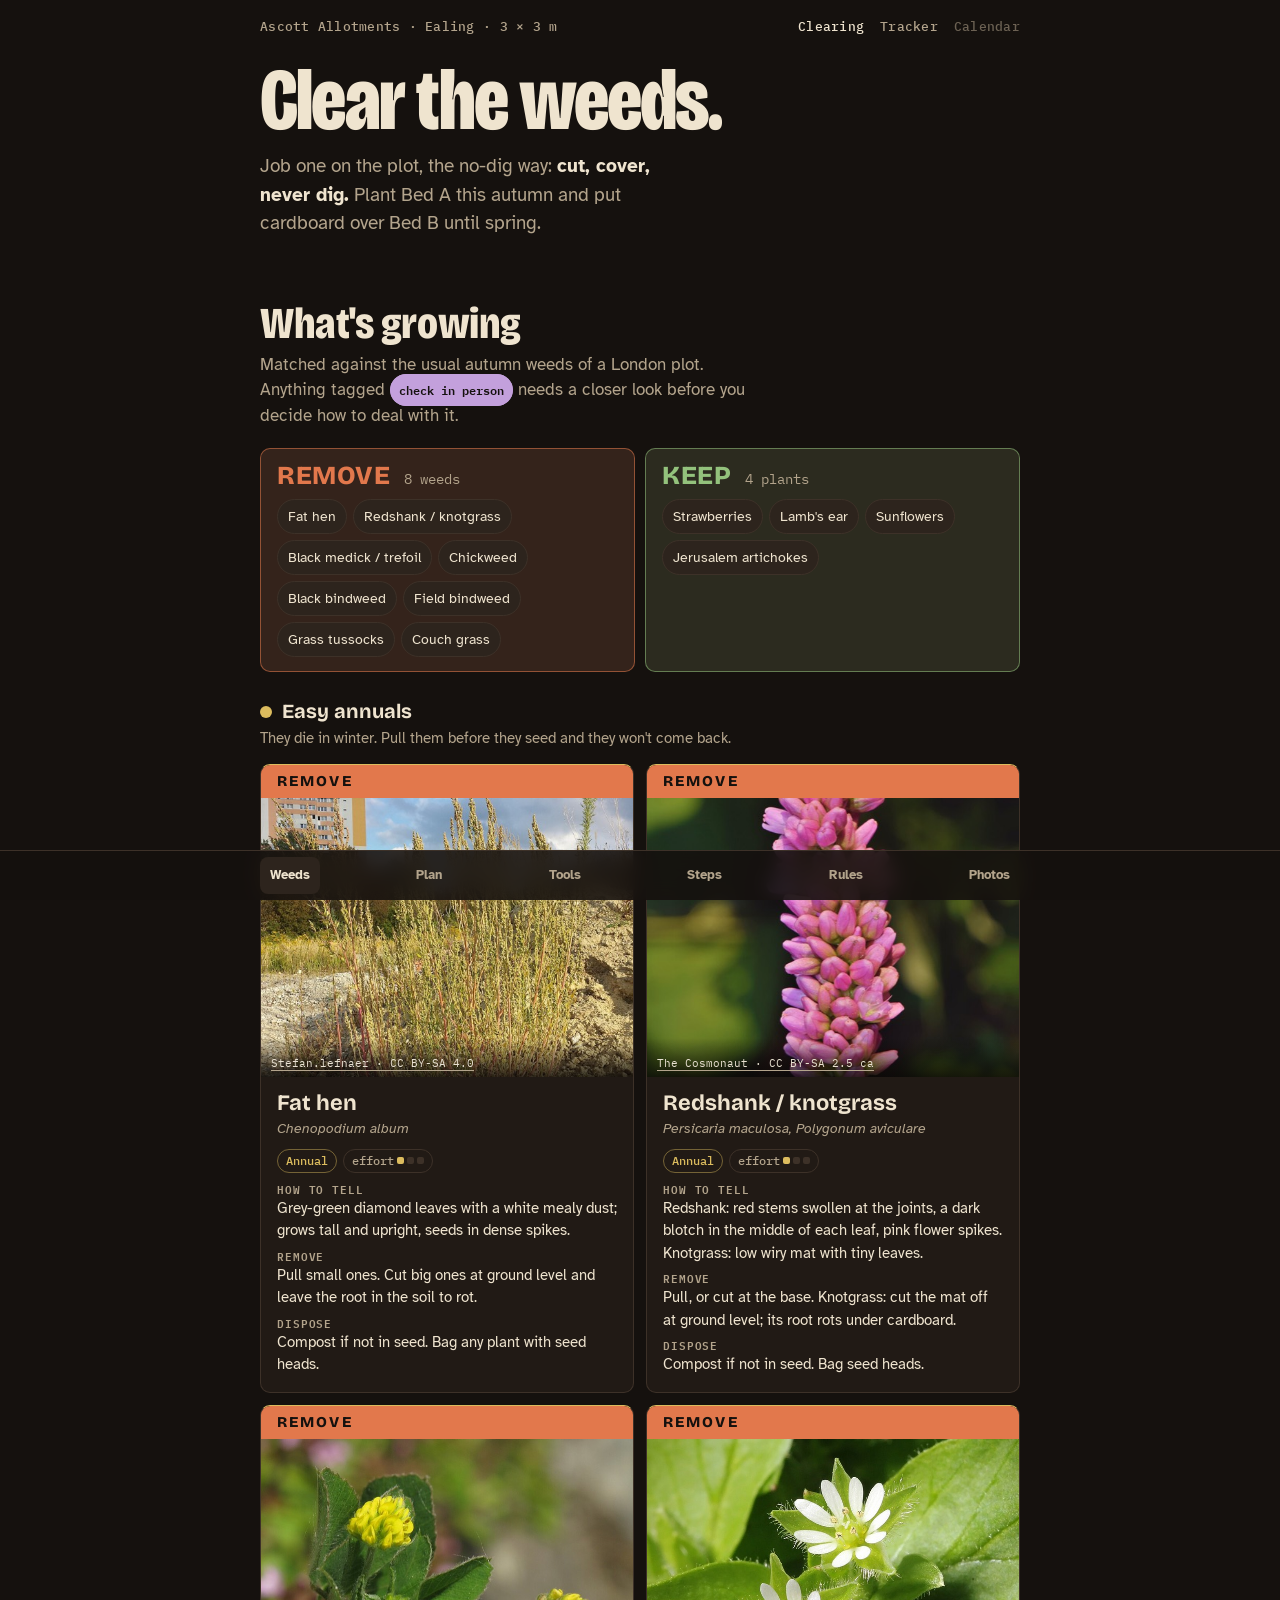
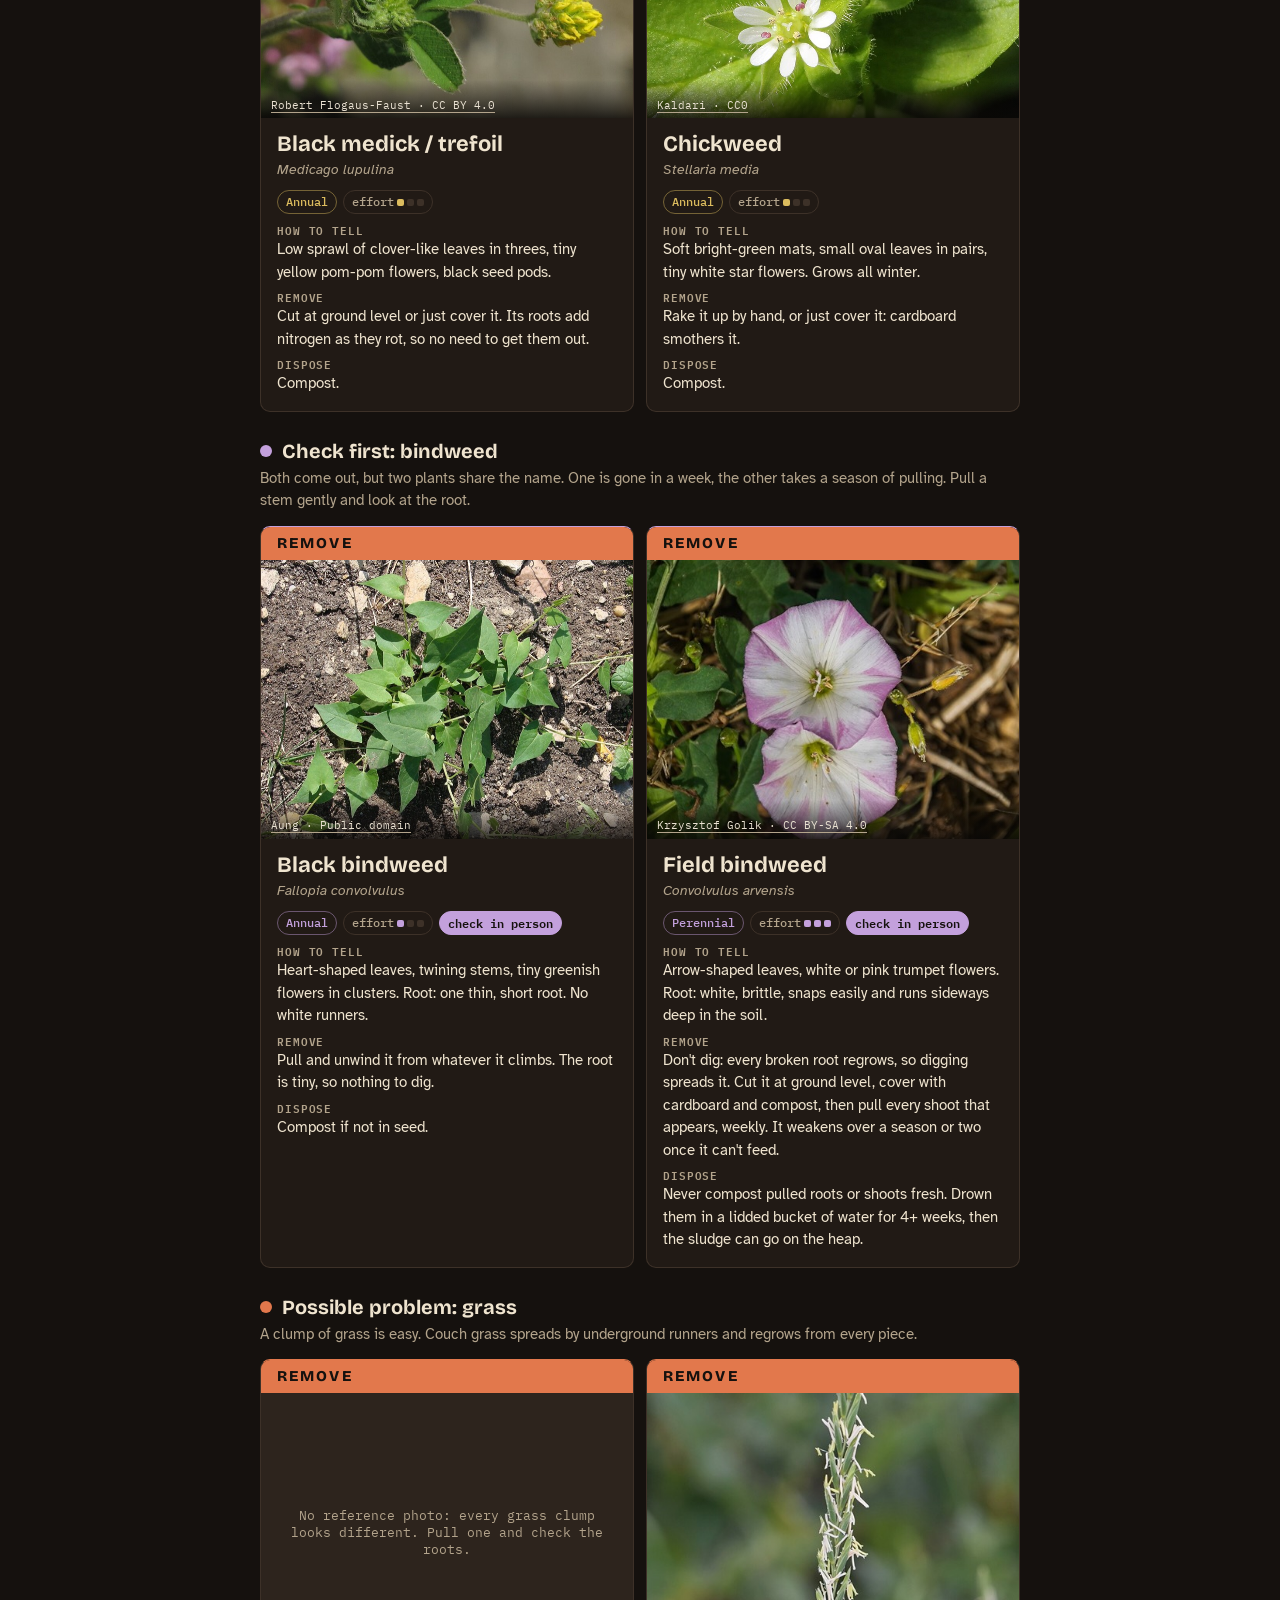
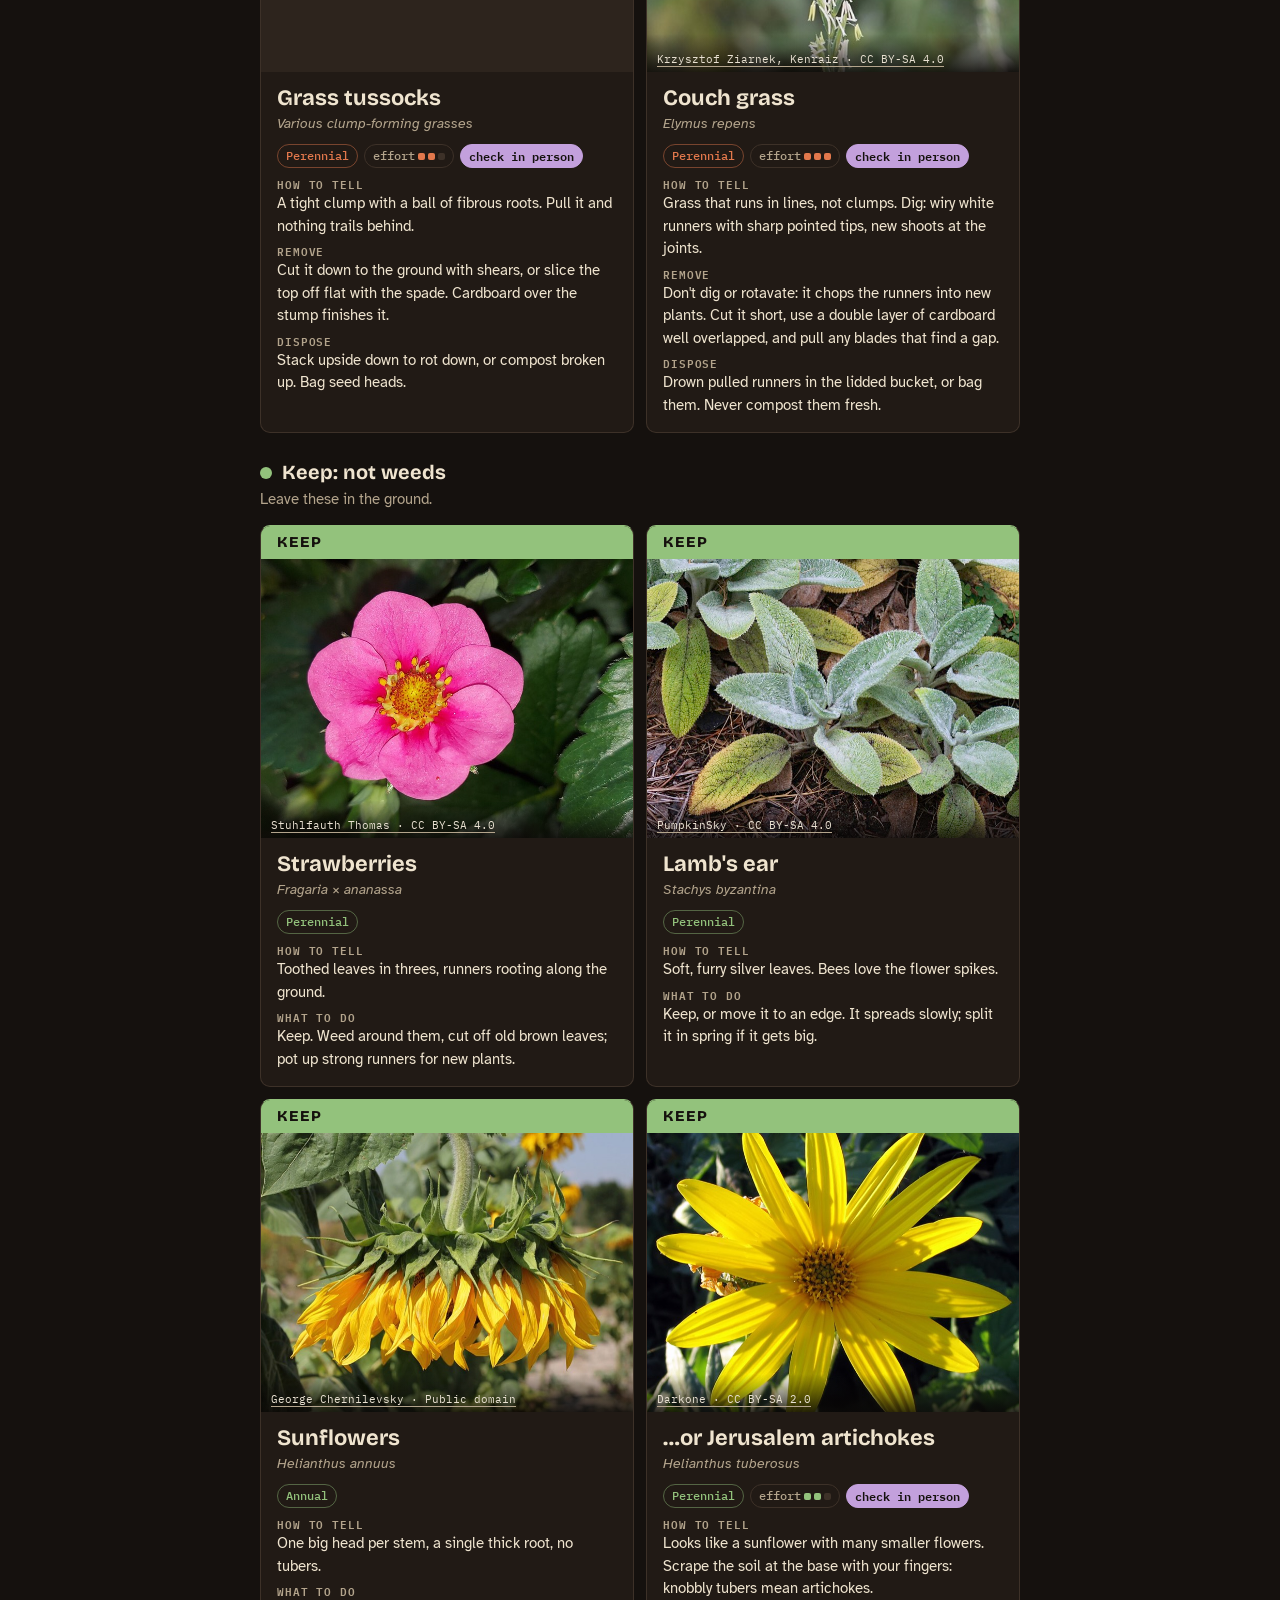
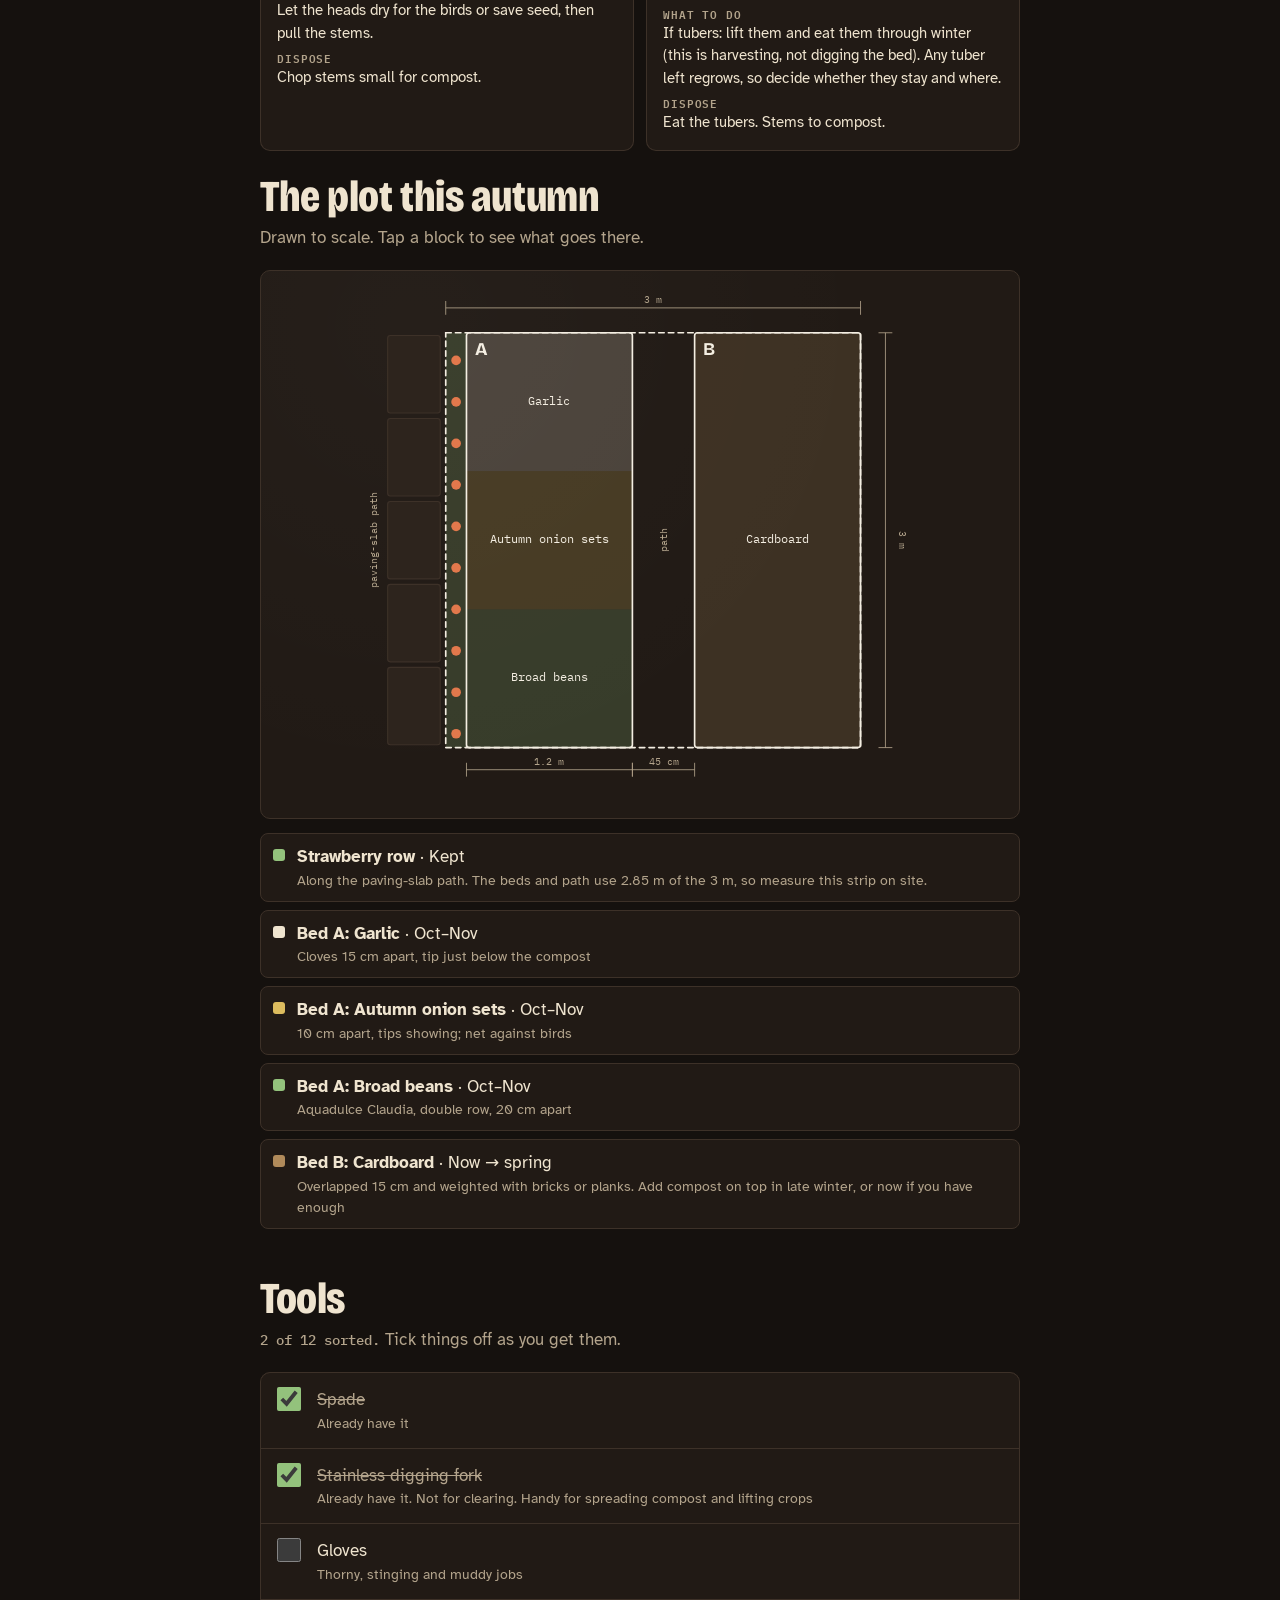
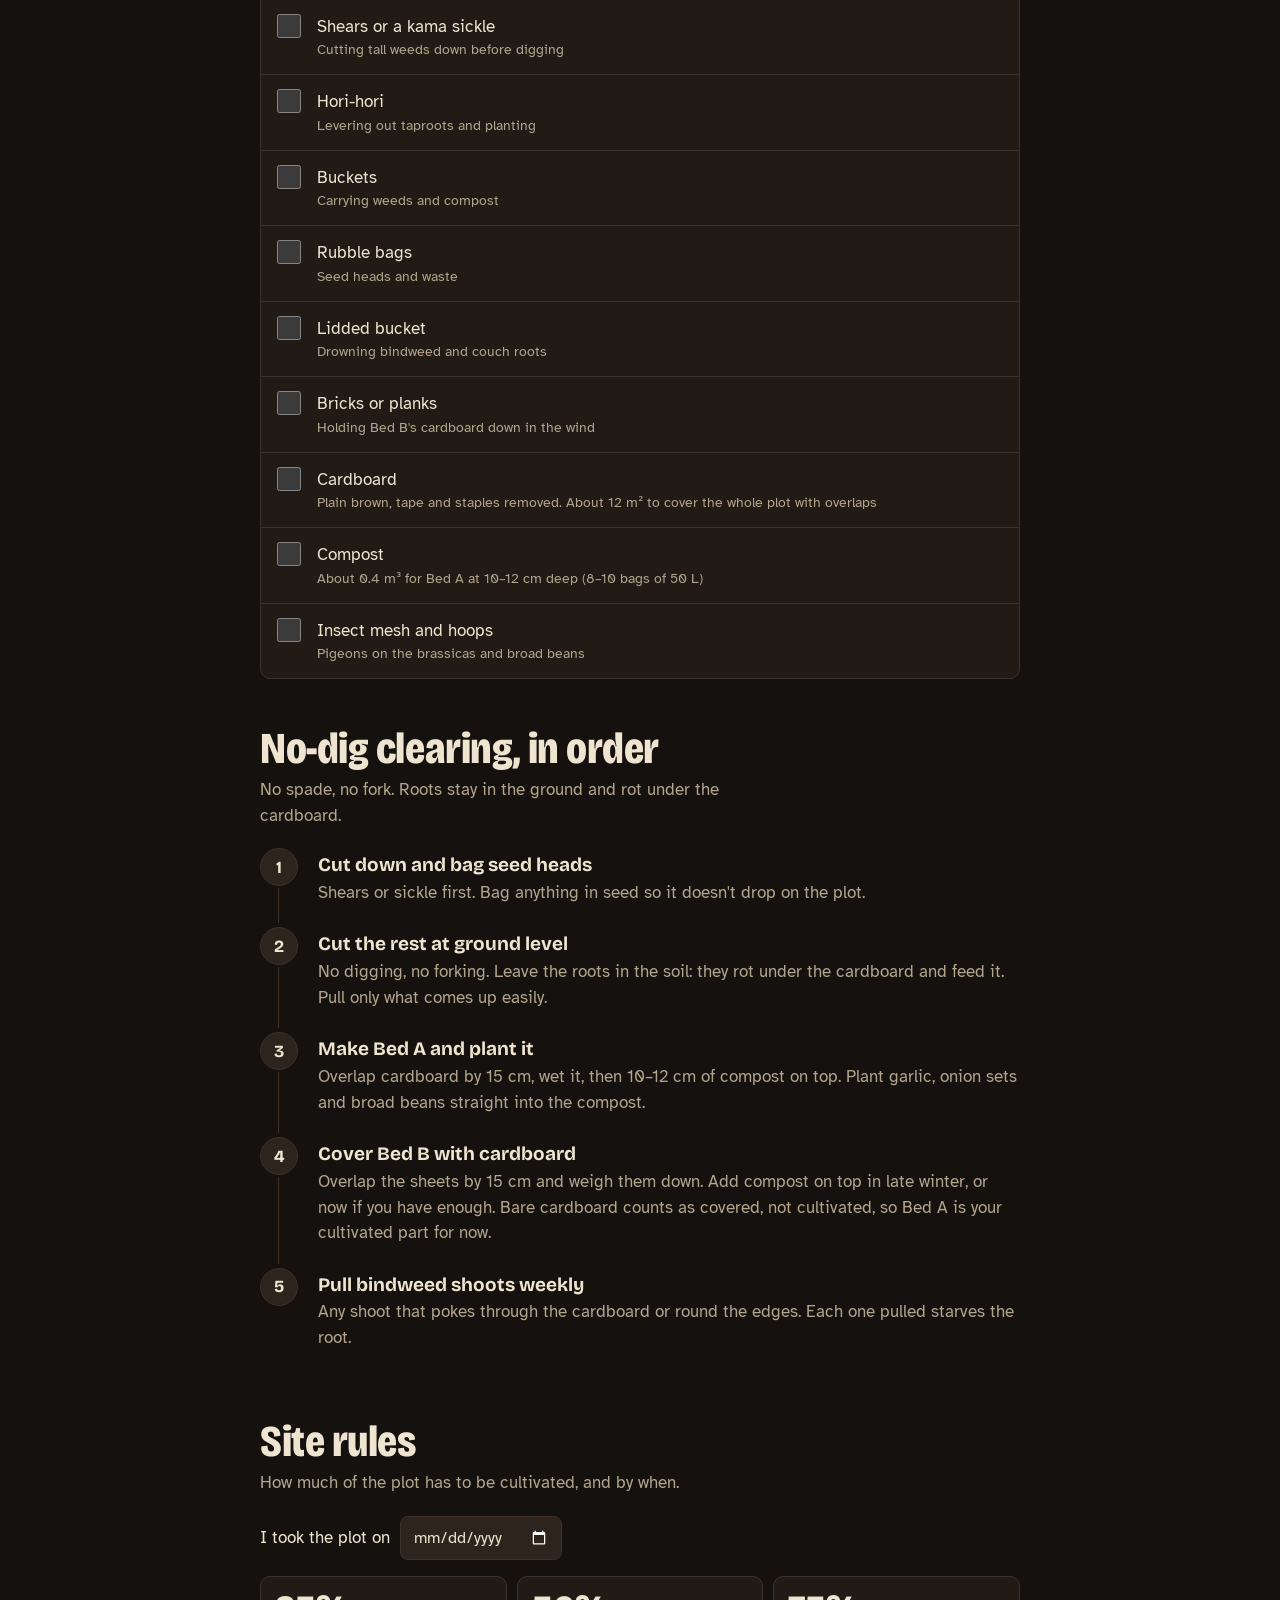
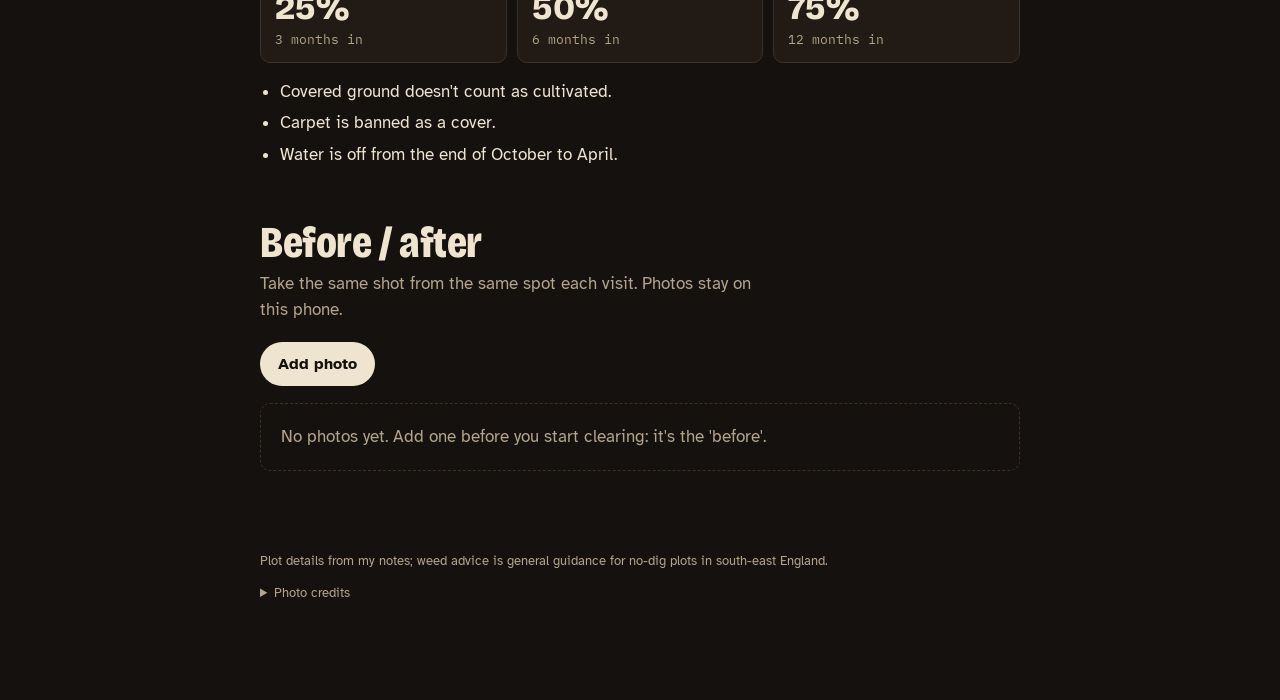
==== commit caca770a: "Tracker: interactive plot plan Tap a planting to see, edit, log or remove it; tap empty ground to ad" ====
--- a/index.html
+++ b/index.html
@@ -93,6 +93,7 @@
 </nav>
 
 <script src="js/common.js"></script>
+<script src="js/plan.js"></script>
 <script src="js/index.js"></script>
 </body>
 </html>
--- a/css/site.css
+++ b/css/site.css
@@ -257,6 +257,93 @@
 .log .when { font: 13px var(--mono); color: var(--straw-dim); display: flex; justify-content: space-between; }
 .log p { margin: 6px 0 0; white-space: pre-wrap; }
 
+/* ---------- Tracker: interactive plan ---------- */
+.visually-hidden { position: absolute; width: 1px; height: 1px; overflow: hidden; clip: rect(0 0 0 0); white-space: nowrap; }
+#plan { padding-top: 24px; }
+.tracker-plan .ground { fill: #ffffff; fill-opacity: 0; cursor: copy; pointer-events: all; }
+.tracker-plan .ground:hover, .tracker-plan .ground:focus-visible { fill-opacity: .05; outline: none; }
+.tracker-plan .ground.covered { fill: #b08a5a; fill-opacity: .16; }
+.tracker-plan .ground.covered:hover { fill-opacity: .24; }
+.tracker-plan .lbl-soft { fill: var(--straw-dim); }
+.tracker-plan .crop .hit { fill: transparent !important; stroke: none !important; }
+.tracker-plan .crop rect { fill-opacity: .3; stroke-width: .012; stroke-opacity: .85; }
+.tracker-plan .crop.planned rect { fill-opacity: .08; stroke-dasharray: .045 .03; }
+.tracker-plan .crop.ready rect { fill-opacity: .5; }
+.tracker-plan .crop:hover rect { fill-opacity: .42; }
+.tracker-plan .crop.planned:hover rect { fill-opacity: .18; }
+.tracker-plan .crop[aria-pressed="true"] rect { stroke: var(--chalk); stroke-width: .03; stroke-dasharray: none; }
+.tracker-plan .crop:focus-visible rect { stroke: var(--annual); stroke-width: .03; }
+.plan-legend { display: flex; flex-wrap: wrap; gap: 8px 16px; margin: 12px 0 16px; font: 13px var(--mono); color: var(--straw-dim); }
+.plan-legend span { display: inline-flex; align-items: center; gap: 6px; }
+.lg { width: 16px; height: 12px; border-radius: 3px; border: 1.5px solid var(--straw-dim); display: inline-block; }
+.lg.planned { border-style: dashed; }
+.lg.growing { background: color-mix(in srgb, var(--straw-dim) 35%, transparent); }
+.lg.ready { background: color-mix(in srgb, var(--straw-dim) 70%, transparent); }
+.lg.covered { background: #b08a5a55; border-color: #b08a5a; }
+
+.pill { font: 600 12px/1 var(--mono); padding: 5px 8px; border-radius: 99px; white-space: nowrap; border: 1px solid var(--edge); color: var(--straw-dim); }
+.pill.growing { color: var(--keep); border-color: color-mix(in srgb, var(--keep) 50%, transparent); }
+.pill.ready { color: var(--peat); background: var(--annual); border-color: var(--annual); }
+
+.bed-note { color: var(--straw-dim); margin: 0 16px 8px; font-size: 15px; }
+.cover-toggle { display: flex; align-items: center; gap: 10px; margin: 0 16px 12px; font-size: 15px; cursor: pointer; min-height: 32px; }
+.cover-toggle input { width: 20px; height: 20px; accent-color: #b08a5a; margin: 0; }
+.row-btn {
+  width: 100%; text-align: left; font: inherit; color: inherit; background: none; border: 0;
+  border-top: 1px solid var(--edge); cursor: pointer;
+  display: grid; grid-template-columns: 12px 1fr auto; gap: 12px; align-items: center; min-height: 56px;
+}
+.row-btn:hover { background: var(--loam-2); }
+.row-btn .swatch { border-radius: 3px; height: 28px; width: 8px; }
+.row-main { display: grid; gap: 2px; }
+.empty-bed { display: flex; justify-content: space-between; align-items: center; gap: 8px; color: var(--straw-dim); }
+.actions { display: flex; gap: 8px; flex-wrap: wrap; }
+
+/* Bottom sheet */
+.sheet {
+  position: fixed; inset: auto 0 0 0; margin: 0 auto; width: 100%; max-width: 640px;
+  max-height: 88vh; max-height: 88dvh; overflow-y: auto; overscroll-behavior: contain;
+  background: var(--loam); color: var(--straw);
+  border: 1px solid var(--edge); border-bottom: 0; border-radius: 18px 18px 0 0;
+  padding: 10px 20px calc(20px + env(safe-area-inset-bottom, 0px));
+}
+.sheet::backdrop { background: rgba(8, 6, 4, .62); }
+.sheet::before { content: ""; display: block; width: 40px; height: 4px; border-radius: 4px; background: var(--edge); margin: 0 auto 12px; }
+.sheet-head { display: flex; justify-content: space-between; align-items: start; gap: 12px; margin-bottom: 14px; }
+.sheet-head h3 { font-size: 26px; font-stretch: 85%; }
+.sheet .facts { display: grid; grid-template-columns: 1fr 1fr; gap: 12px; margin: 16px 0; }
+.sheet .facts dt { font: 600 11px/1 var(--mono); text-transform: uppercase; letter-spacing: .08em; color: var(--straw-dim); margin-bottom: 4px; }
+.sheet .facts dd { margin: 0; }
+.view-note { margin: 0 0 16px; color: var(--straw-dim); }
+.btn.danger.armed { background: var(--problem); color: var(--peat); border-color: var(--problem); }
+@media (prefers-reduced-motion: no-preference) {
+  .sheet[open] { animation: sheet-up .18s ease-out; }
+  @keyframes sheet-up { from { transform: translateY(24px); opacity: 0; } }
+}
+.sheet-form { display: grid; gap: 12px; }
+.sheet-form[hidden] { display: none; }
+.sheet-form label, .sheet-form legend { display: grid; gap: 4px; font: 600 12px var(--mono); color: var(--straw-dim); text-transform: uppercase; letter-spacing: .06em; }
+.sheet-form label > *, .sheet-form legend { text-transform: none; letter-spacing: 0; }
+.sheet-form legend { text-transform: uppercase; letter-spacing: .06em; padding: 0; margin-bottom: 6px; }
+.sheet-form input, .sheet-form select { width: 100%; }
+.sheet-form .grid { display: grid; gap: 10px; grid-template-columns: repeat(auto-fit, minmax(96px, 1fr)); }
+.sheet-form .date-grid { grid-template-columns: repeat(auto-fit, minmax(150px, 1fr)); }
+.sheet-form input, .sheet-form select { min-width: 0; }
+.where { border: 1px solid var(--edge); border-radius: var(--radius); padding: 12px; margin: 0; display: grid; gap: 10px; }
+.field-error { color: var(--problem); margin: -6px 0 0; font-size: 14px; }
+.hint { margin: 0; font-size: 14px; color: var(--annual); }
+
+/* Bed strip: the bed laid flat, this planting highlighted */
+.strip { margin: 4px 0 18px; }
+.strip-bar { position: relative; height: 22px; border-radius: 6px; background: var(--loam-2); border: 1px solid var(--edge); overflow: hidden; }
+.seg { position: absolute; top: 0; bottom: 0; background: color-mix(in srgb, var(--c) 30%, transparent); }
+.seg.other { border-right: 1px solid var(--peat); }
+.seg.this { background: var(--c); box-shadow: inset 0 0 0 2px var(--chalk); border-radius: 4px; }
+.strip-ticks { position: relative; height: 16px; font: 11px var(--mono); color: var(--straw-dim); }
+.tick { position: absolute; top: 4px; transform: translateX(-50%); white-space: nowrap; }
+.tick:first-child { transform: none; }
+.tick:last-child { transform: translateX(-100%); }
+
 @media (max-width: 340px) {
   .milestones { grid-template-columns: 1fr; }
   .bar a { padding: 12px 8px; font-size: 12px; }
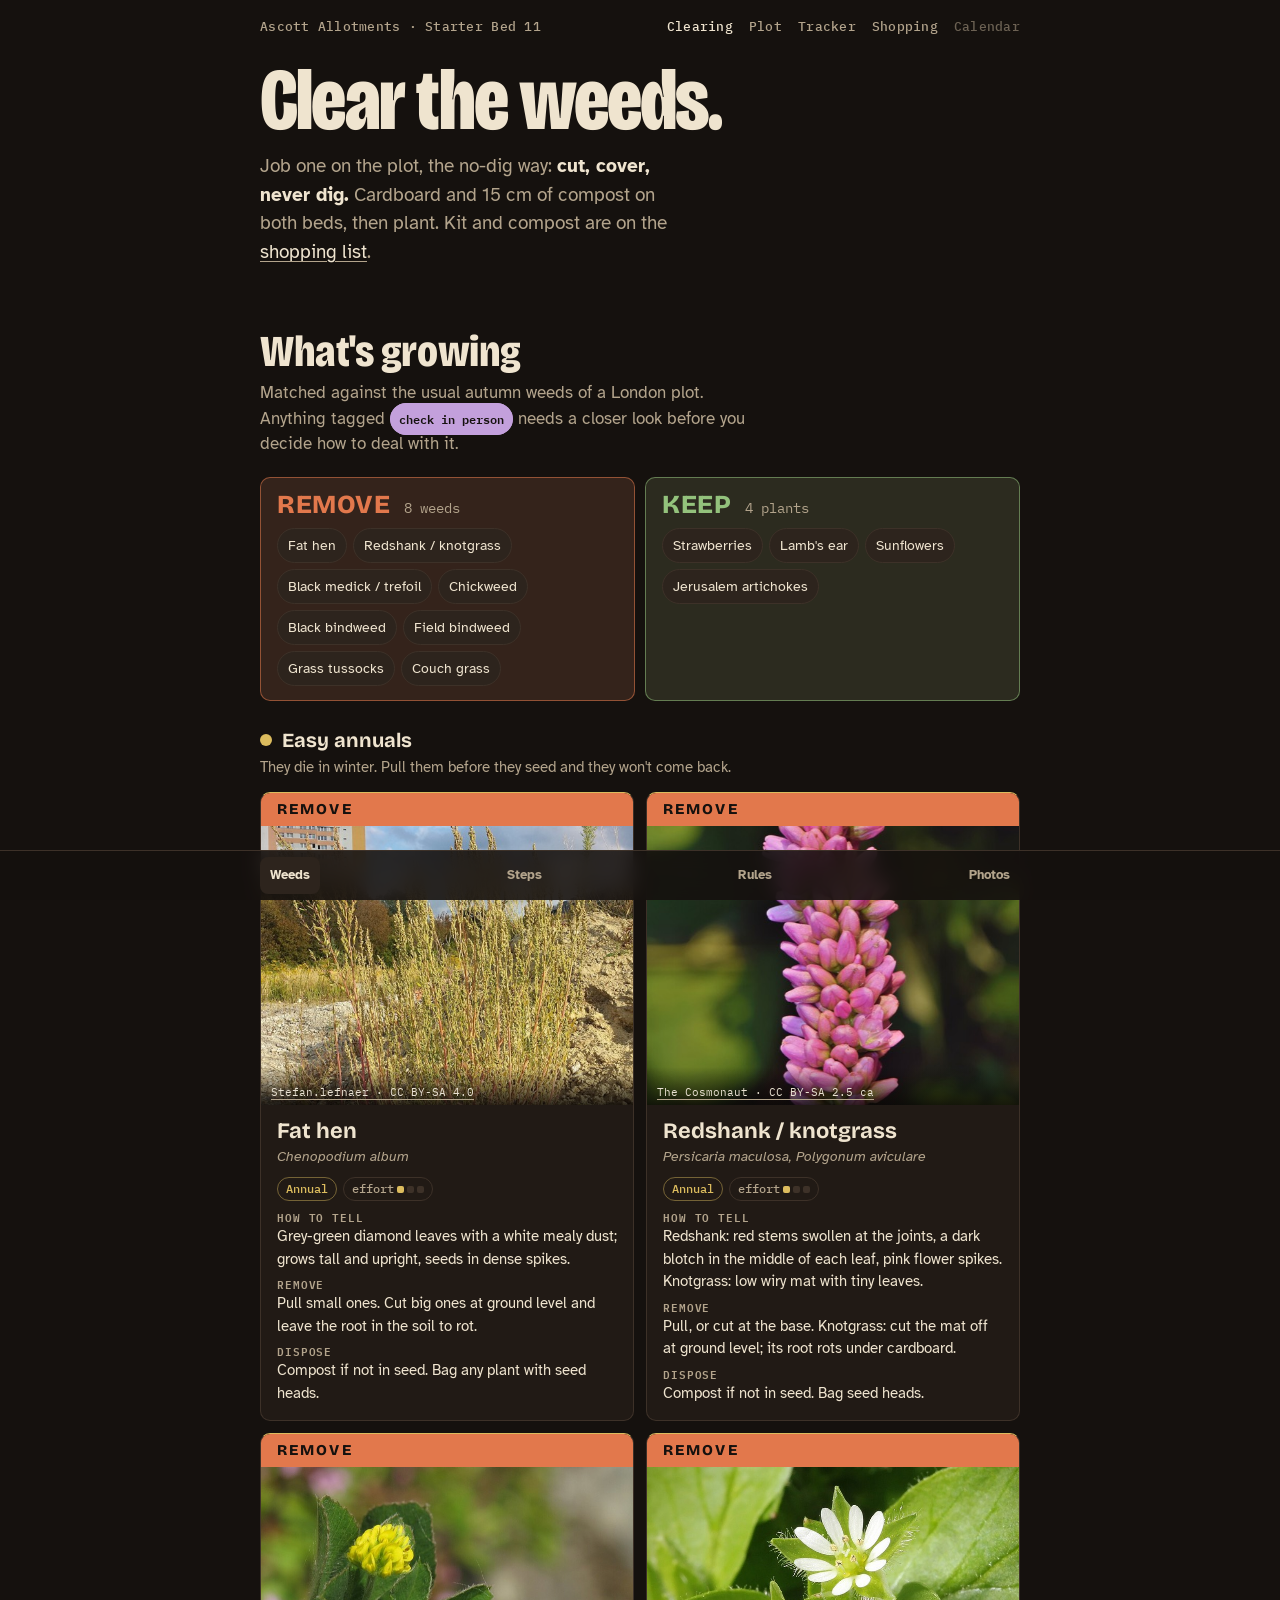
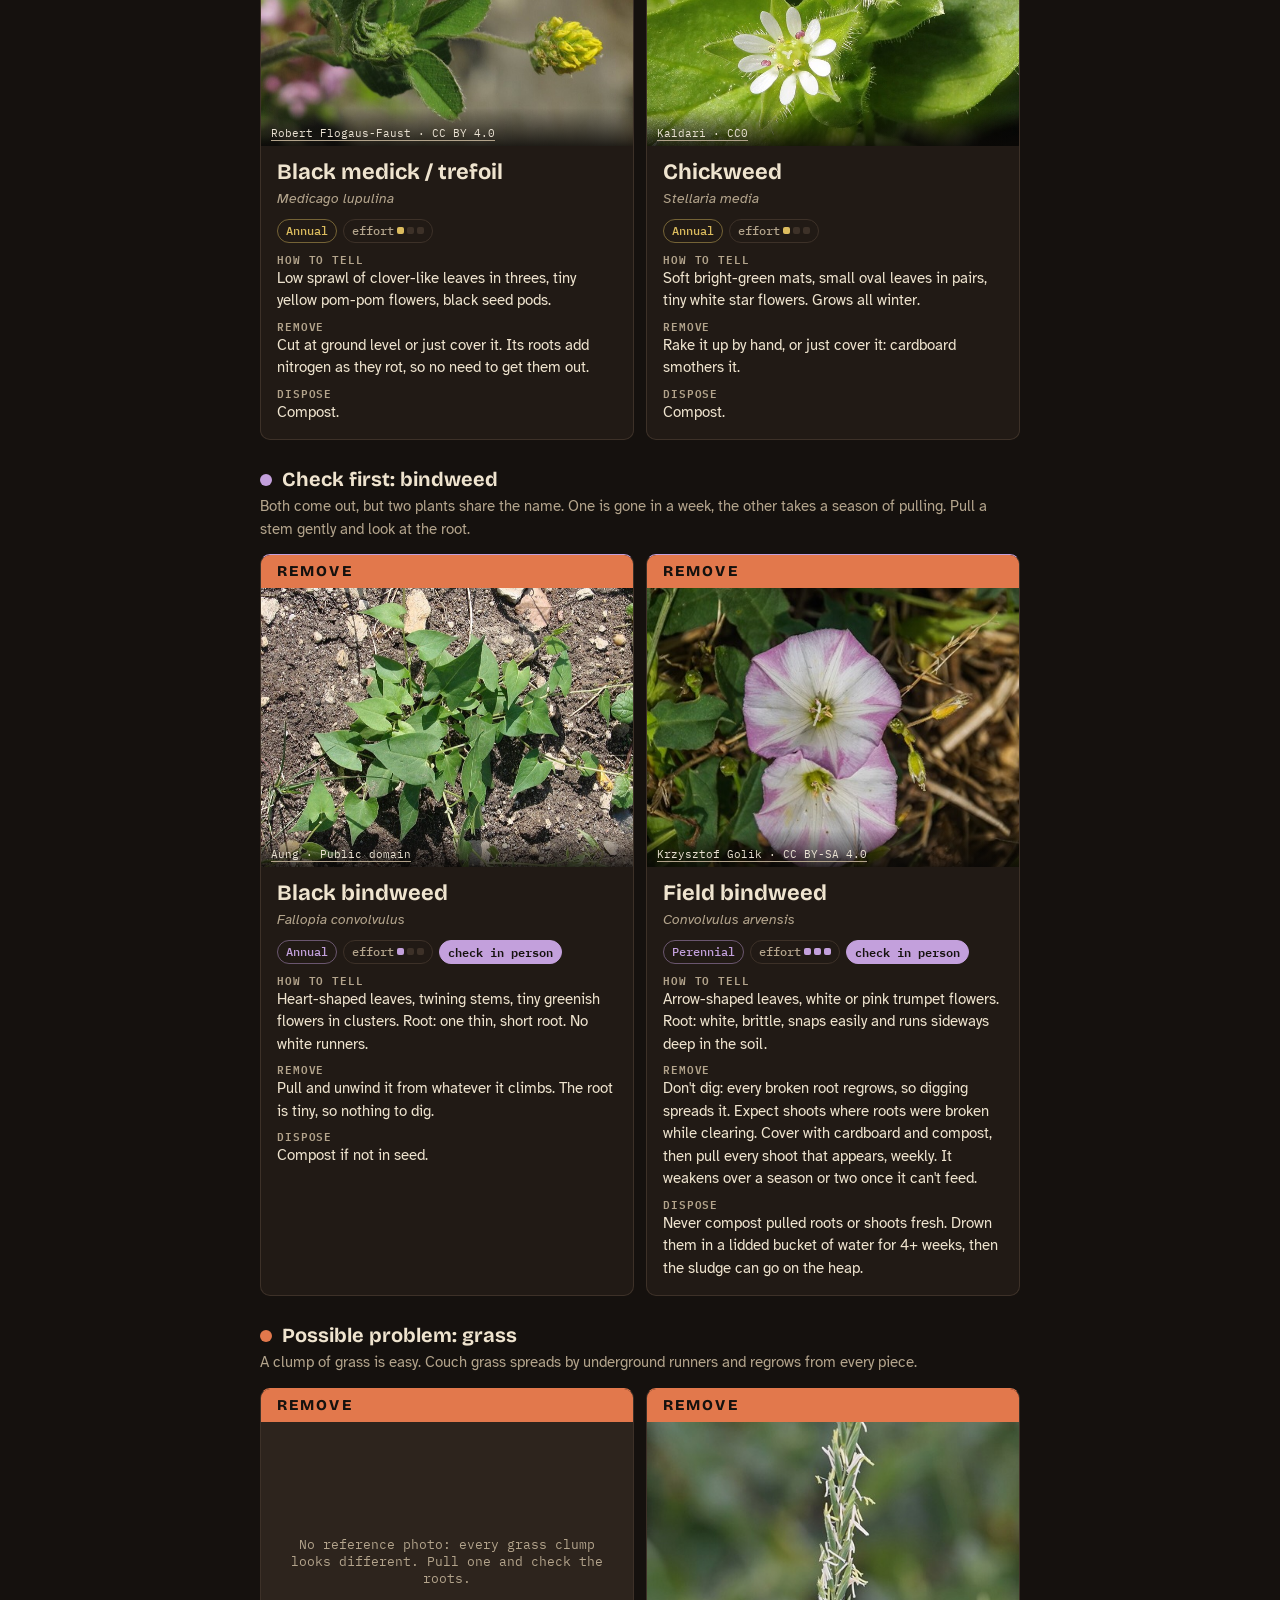
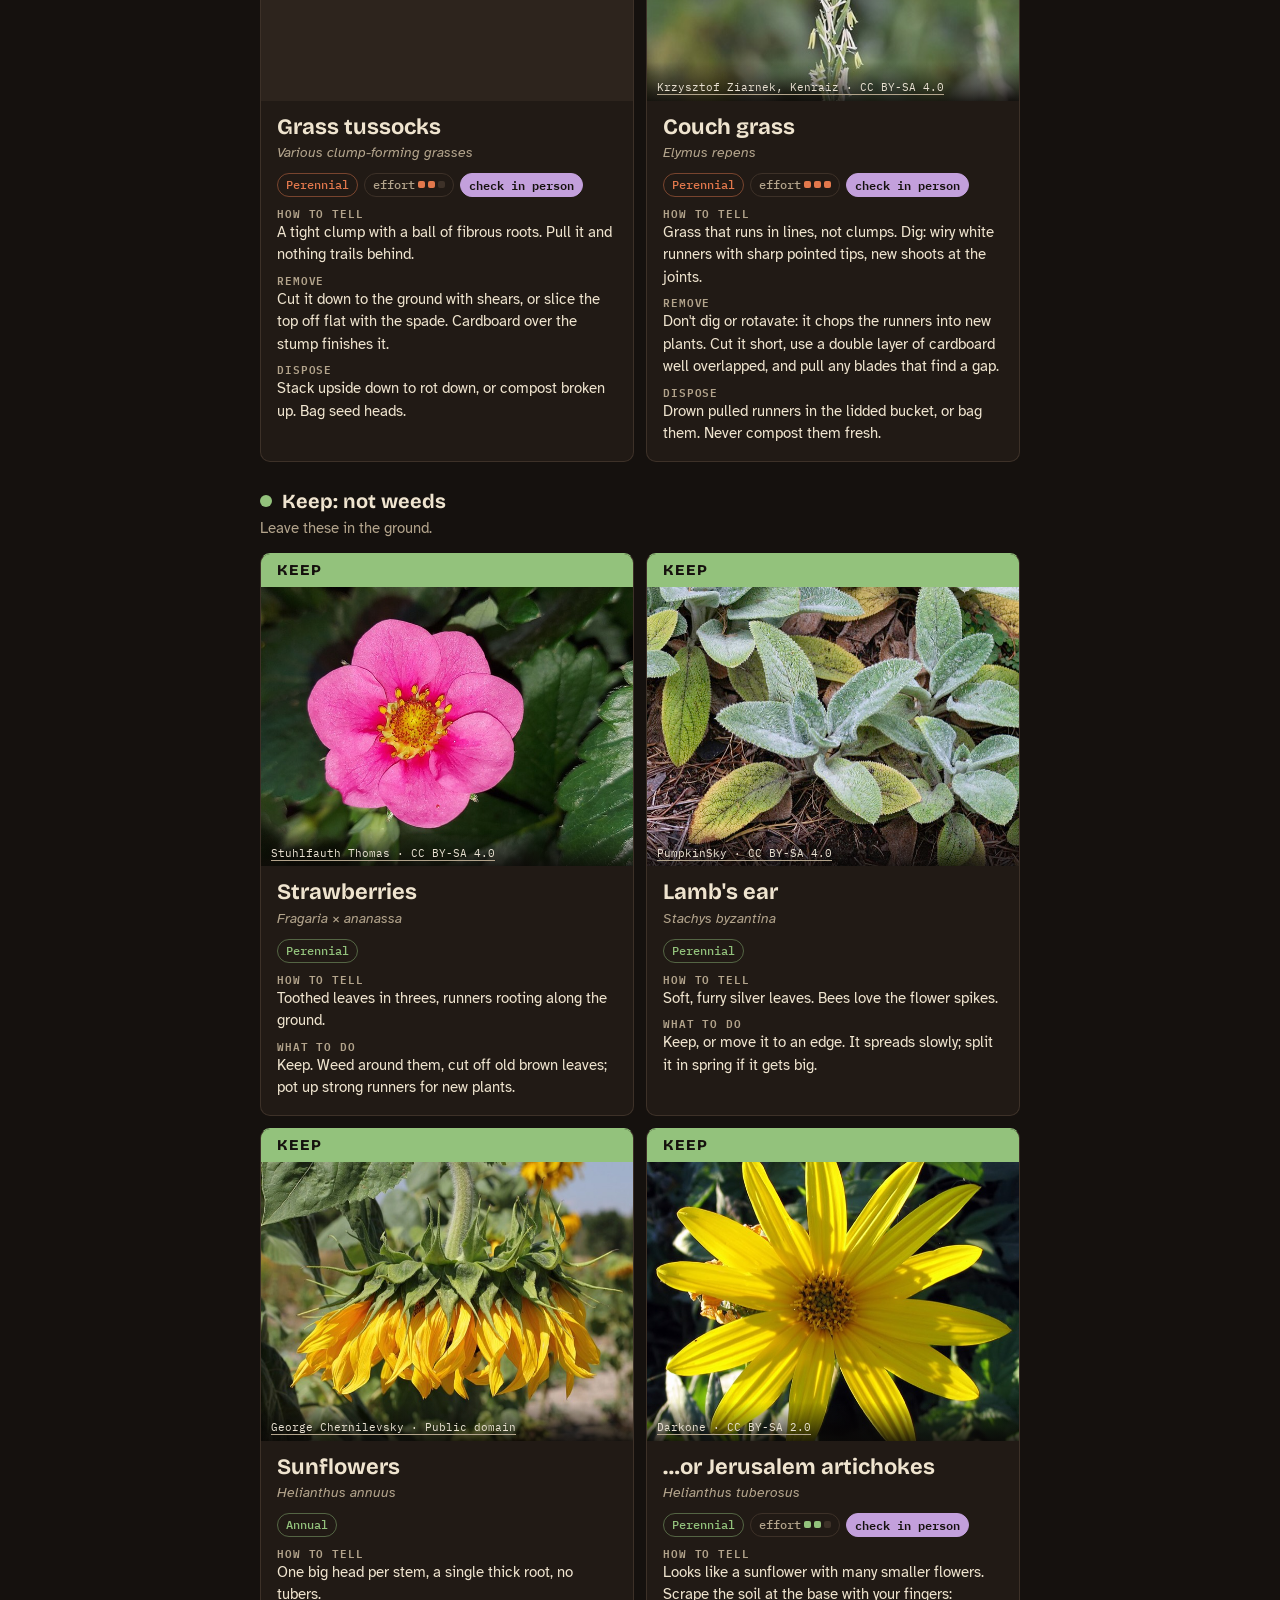
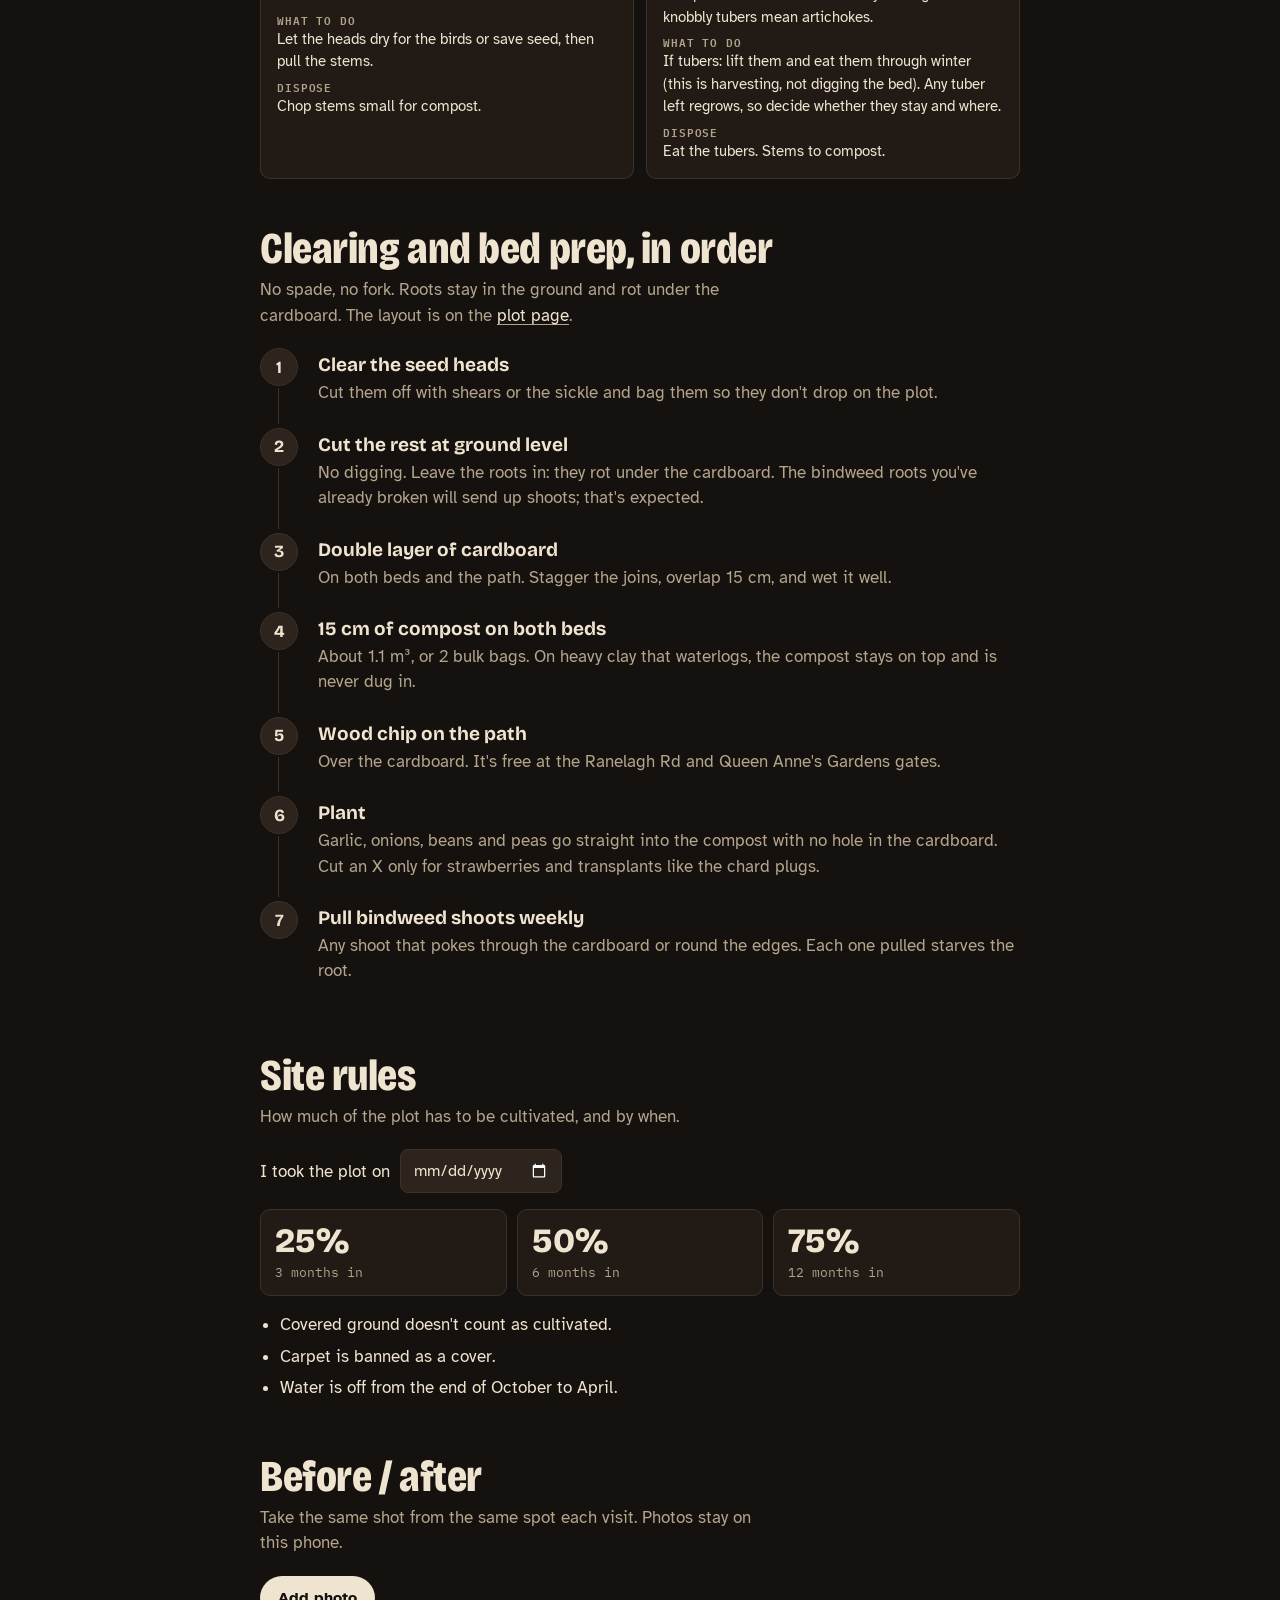
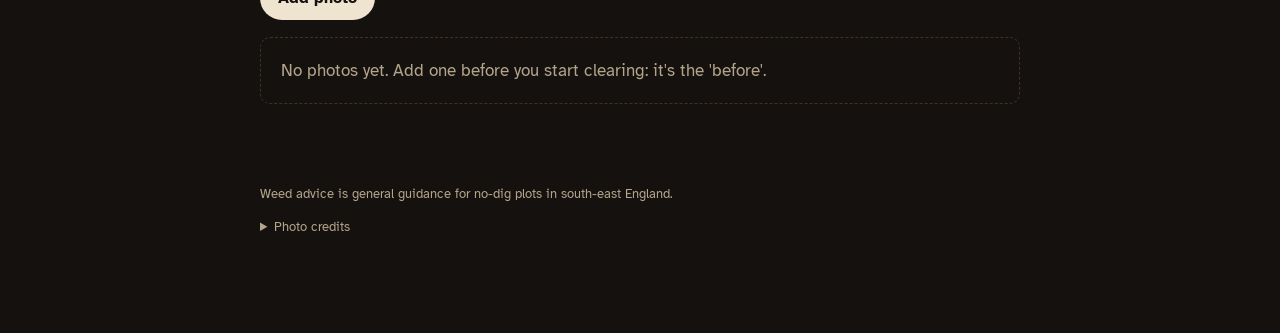
==== commit 714e4beb: "Plot and shopping pages, layout from the getting-started doc - site.json is now the single source of" ====
--- a/index.html
+++ b/index.html
@@ -14,15 +14,17 @@
 <div class="wrap">
   <header class="mast">
     <div class="mast-top">
-      <span>Ascott Allotments · Ealing · 3 × 3 m</span>
+      <span>Ascott Allotments · Starter Bed 11</span>
       <nav aria-label="Pages">
         <a href="index.html" aria-current="page">Clearing</a>
+        <a href="plot.html">Plot</a>
         <a href="tracker.html">Tracker</a>
+        <a href="shopping.html">Shopping</a>
         <a href="calendar.html" class="soon">Calendar</a>
       </nav>
     </div>
     <h1>Clear the weeds.</h1>
-    <p class="lede">Job one on the plot, the no-dig way: <strong>cut, cover, never dig.</strong> Plant Bed A this autumn and put cardboard over Bed B until spring.</p>
+    <p class="lede">Job one on the plot, the no-dig way: <strong>cut, cover, never dig.</strong> Cardboard and 15 cm of compost on both beds, then plant. Kit and compost are on the <a href="shopping.html">shopping list</a>.</p>
   </header>
 
   <main>
@@ -32,22 +34,11 @@
       <div id="weed-groups"></div>
     </section>
 
-    <section id="plan" aria-labelledby="plan-h">
-      <h2 id="plan-h">The plot this autumn</h2>
-      <p class="sub">Drawn to scale. Tap a block to see what goes there.</p>
-      <div class="plan-wrap"><svg id="plan-svg" class="plan" role="img" aria-labelledby="plan-h"></svg></div>
-      <div class="plan-key" id="plan-key"></div>
-    </section>
 
-    <section id="tools" aria-labelledby="tools-h">
-      <h2 id="tools-h">Tools</h2>
-      <p class="sub"><span class="count" id="tools-count"></span> Tick things off as you get them.</p>
-      <ul class="checklist" id="tools-list"></ul>
-    </section>
 
     <section id="steps" aria-labelledby="steps-h">
-      <h2 id="steps-h">No-dig clearing, in order</h2>
-      <p class="sub">No spade, no fork. Roots stay in the ground and rot under the cardboard.</p>
+      <h2 id="steps-h">Clearing and bed prep, in order</h2>
+      <p class="sub">No spade, no fork. Roots stay in the ground and rot under the cardboard. The layout is on the <a href="plot.html">plot page</a>.</p>
       <ol class="steps" id="steps-list"></ol>
     </section>
 
@@ -73,7 +64,7 @@
   </main>
 
   <footer class="foot">
-    <p>Plot details from my notes; weed advice is general guidance for no-dig plots in south-east England.</p>
+    <p>Weed advice is general guidance for no-dig plots in south-east England.</p>
     <details>
       <summary>Photo credits</summary>
       <ul id="credits"></ul>
@@ -84,8 +75,6 @@
 <nav class="bar" aria-label="Sections">
   <ul>
     <li><a href="#weeds">Weeds</a></li>
-    <li><a href="#plan">Plan</a></li>
-    <li><a href="#tools">Tools</a></li>
     <li><a href="#steps">Steps</a></li>
     <li><a href="#rules">Rules</a></li>
     <li><a href="#photos">Photos</a></li>
@@ -93,7 +82,6 @@
 </nav>
 
 <script src="js/common.js"></script>
-<script src="js/plan.js"></script>
 <script src="js/index.js"></script>
 </body>
 </html>
--- a/css/site.css
+++ b/css/site.css
@@ -260,12 +260,13 @@
 /* ---------- Tracker: interactive plan ---------- */
 .visually-hidden { position: absolute; width: 1px; height: 1px; overflow: hidden; clip: rect(0 0 0 0); white-space: nowrap; }
 #plan { padding-top: 24px; }
-.tracker-plan .ground { fill: #ffffff; fill-opacity: 0; cursor: copy; pointer-events: all; }
+.tracker-plan .ground { fill: #ffffff; fill-opacity: 0; stroke: none; cursor: copy; pointer-events: fill; }
 .tracker-plan .ground:hover, .tracker-plan .ground:focus-visible { fill-opacity: .05; outline: none; }
 .tracker-plan .ground.covered { fill: #b08a5a; fill-opacity: .16; }
 .tracker-plan .ground.covered:hover { fill-opacity: .24; }
 .tracker-plan .lbl-soft { fill: var(--straw-dim); }
 .tracker-plan .crop .hit { fill: transparent !important; stroke: none !important; }
+.tracker-plan .crop rect.cover { fill-opacity: 1 !important; stroke: #f4eee2 !important; stroke-opacity: .35; stroke-width: .008 !important; stroke-dasharray: none !important; }
 .tracker-plan .crop rect { fill-opacity: .3; stroke-width: .012; stroke-opacity: .85; }
 .tracker-plan .crop.planned rect { fill-opacity: .08; stroke-dasharray: .045 .03; }
 .tracker-plan .crop.ready rect { fill-opacity: .5; }
@@ -344,6 +345,37 @@
 .tick:first-child { transform: none; }
 .tick:last-child { transform: translateX(-100%); }
 
+/* ---------- Plot page ---------- */
+.plan-note { font-size: 14px; color: var(--straw-dim); margin-top: 12px; }
+.plan .cover { stroke: #f4eee2; stroke-opacity: .35; stroke-width: .008; }
+.lg.mesh { background: repeating-linear-gradient(0deg, transparent 0 3px, #f4eee288 3px 4px), repeating-linear-gradient(90deg, transparent 0 3px, #f4eee288 3px 4px); }
+.lg.fleece { background: radial-gradient(circle, #f4eee2aa 1px, transparent 1.5px) 0 0 / 5px 5px, #f4eee222; }
+.lg.pot { border-radius: 50%; width: 12px; border-style: dashed; border-color: #e3b375; background: #e3b37533; }
+.facts-list { margin: 0; display: grid; grid-template-columns: minmax(84px, max-content) 1fr; gap: 12px 16px; }
+.facts-list dt { font: 600 12px/1.6 var(--mono); text-transform: uppercase; letter-spacing: .06em; color: var(--straw-dim); }
+.facts-list dd { margin: 0; }
+.table-wrap { overflow-x: auto; border: 1px solid var(--edge); border-radius: var(--radius); }
+table.plain { width: 100%; border-collapse: collapse; font-size: 15px; }
+table.plain th { text-align: left; font: 600 12px var(--mono); text-transform: uppercase; letter-spacing: .06em; color: var(--straw-dim); background: var(--loam-2); }
+table.plain th, table.plain td { padding: 10px 12px; border-bottom: 1px solid var(--edge); vertical-align: top; }
+table.plain tr:last-child td { border-bottom: 0; }
+table.plain td.mono { white-space: nowrap; color: var(--straw-dim); font-size: 13px; }
+.lede a { color: var(--straw); }
+
+/* ---------- Shopping page ---------- */
+.group-title { display: flex; justify-content: space-between; align-items: baseline; gap: 12px; flex-wrap: wrap; }
+.qty { color: var(--straw-dim); font-weight: 400; }
+.huts { display: grid; gap: 12px; grid-template-columns: repeat(auto-fit, minmax(min(100%, 260px), 1fr)); }
+.hut { background: var(--loam); border: 1px solid var(--edge); border-radius: var(--radius); padding: 14px 16px; }
+.hut-head { display: flex; justify-content: space-between; align-items: center; gap: 8px; }
+.hut-status { margin: 6px 0 10px; }
+.hours { list-style: none; margin: 0; padding: 0; display: grid; gap: 4px; }
+.hours li { display: flex; justify-content: space-between; gap: 12px; font-size: 15px; }
+.hut-where { margin: 10px 0 0; color: var(--straw-dim); font-size: 14px; }
+.hut-season { grid-column: 1 / -1; margin: 0; color: var(--straw-dim); font-size: 14px; }
+.member-note { margin: 16px 0 0; padding: 12px 14px; border-radius: var(--radius); border: 1px solid var(--edge); color: var(--straw-dim); }
+.member-note.warn { color: var(--peat); background: var(--annual); border-color: var(--annual); }
+
 @media (max-width: 340px) {
   .milestones { grid-template-columns: 1fr; }
   .bar a { padding: 12px 8px; font-size: 12px; }
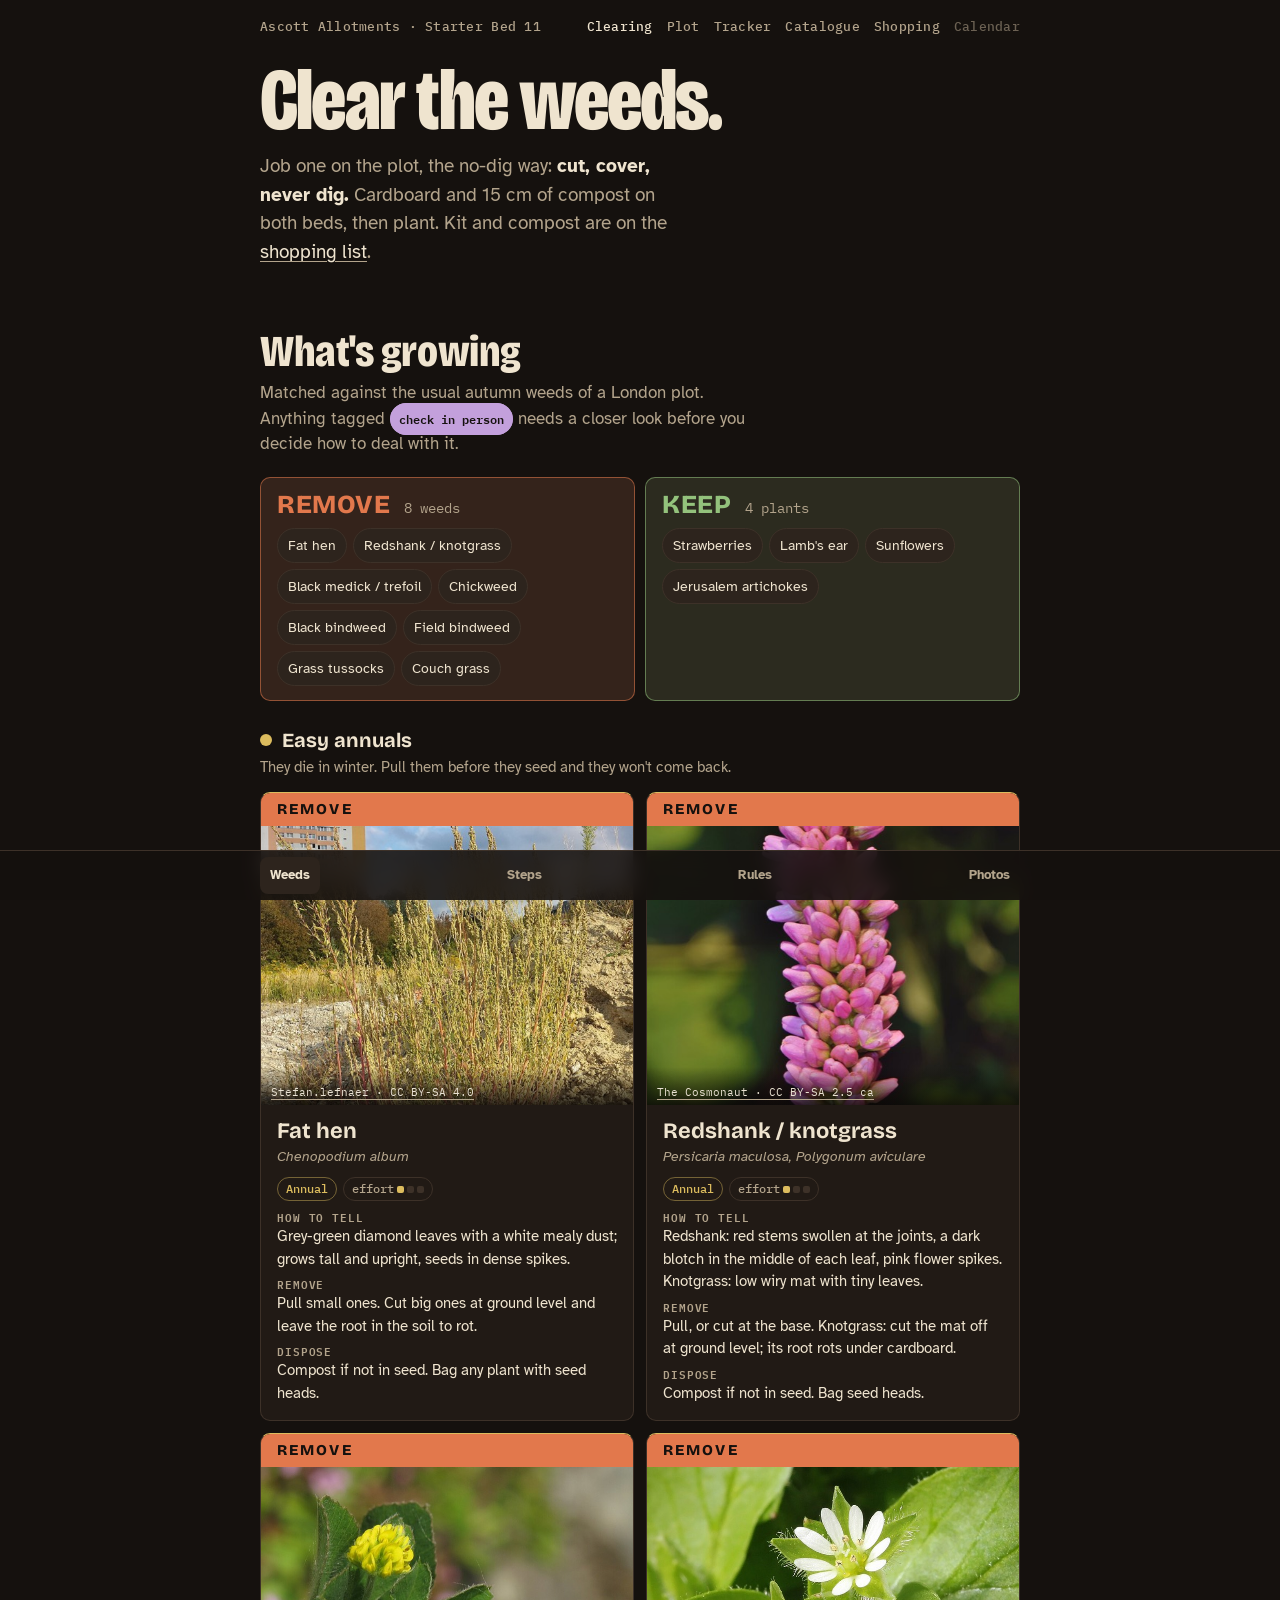
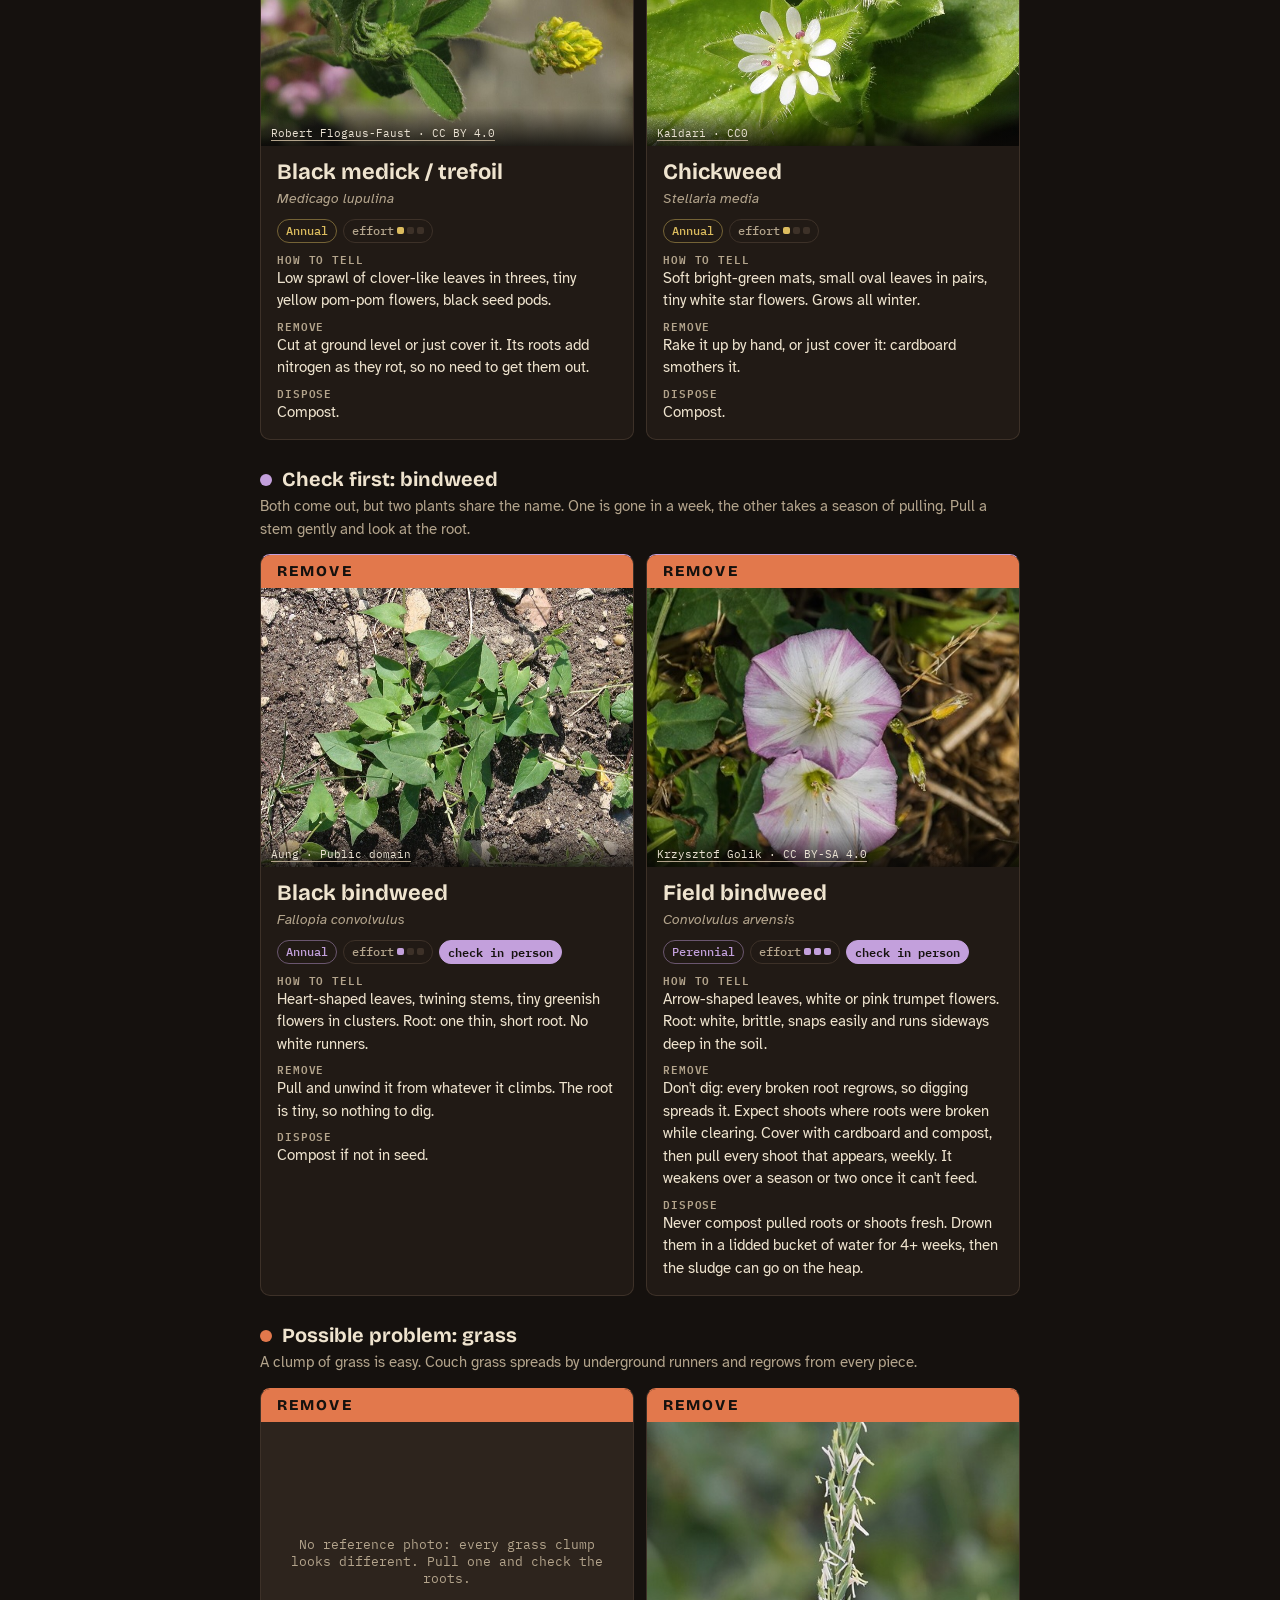
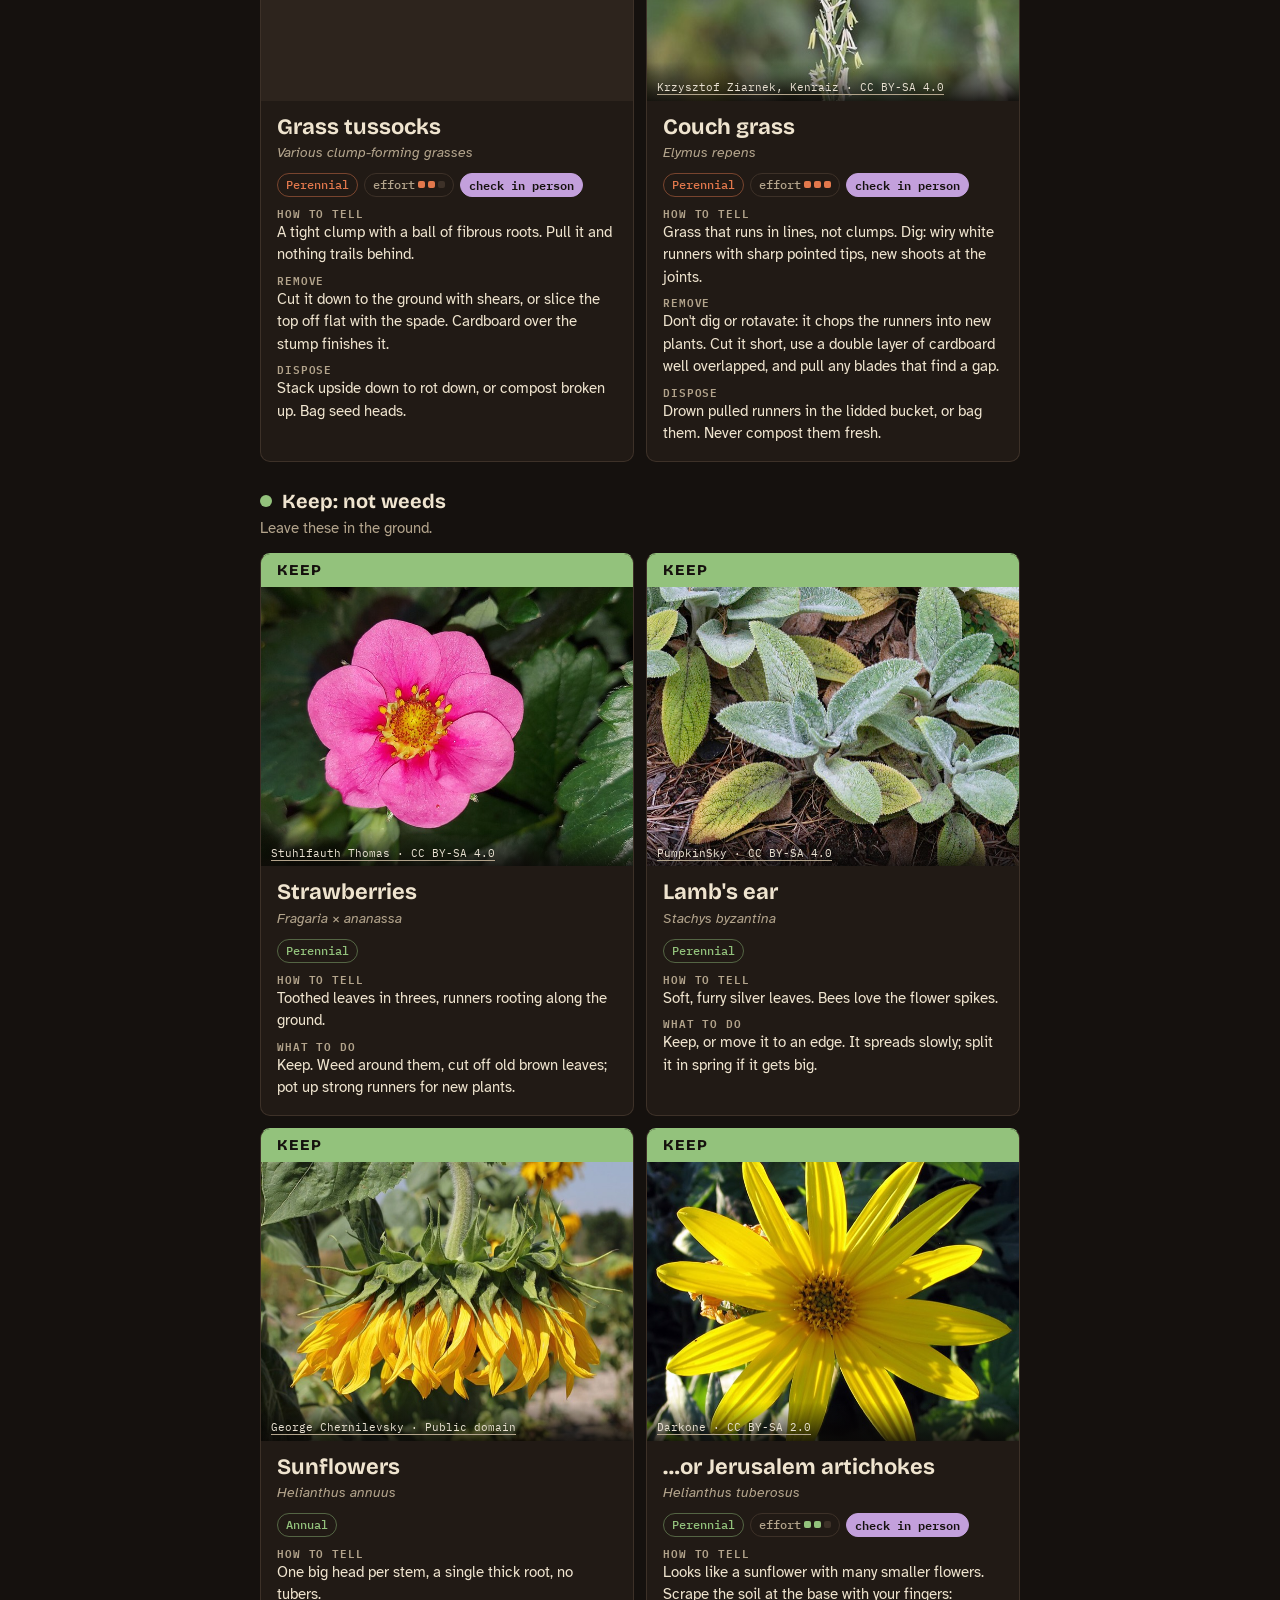
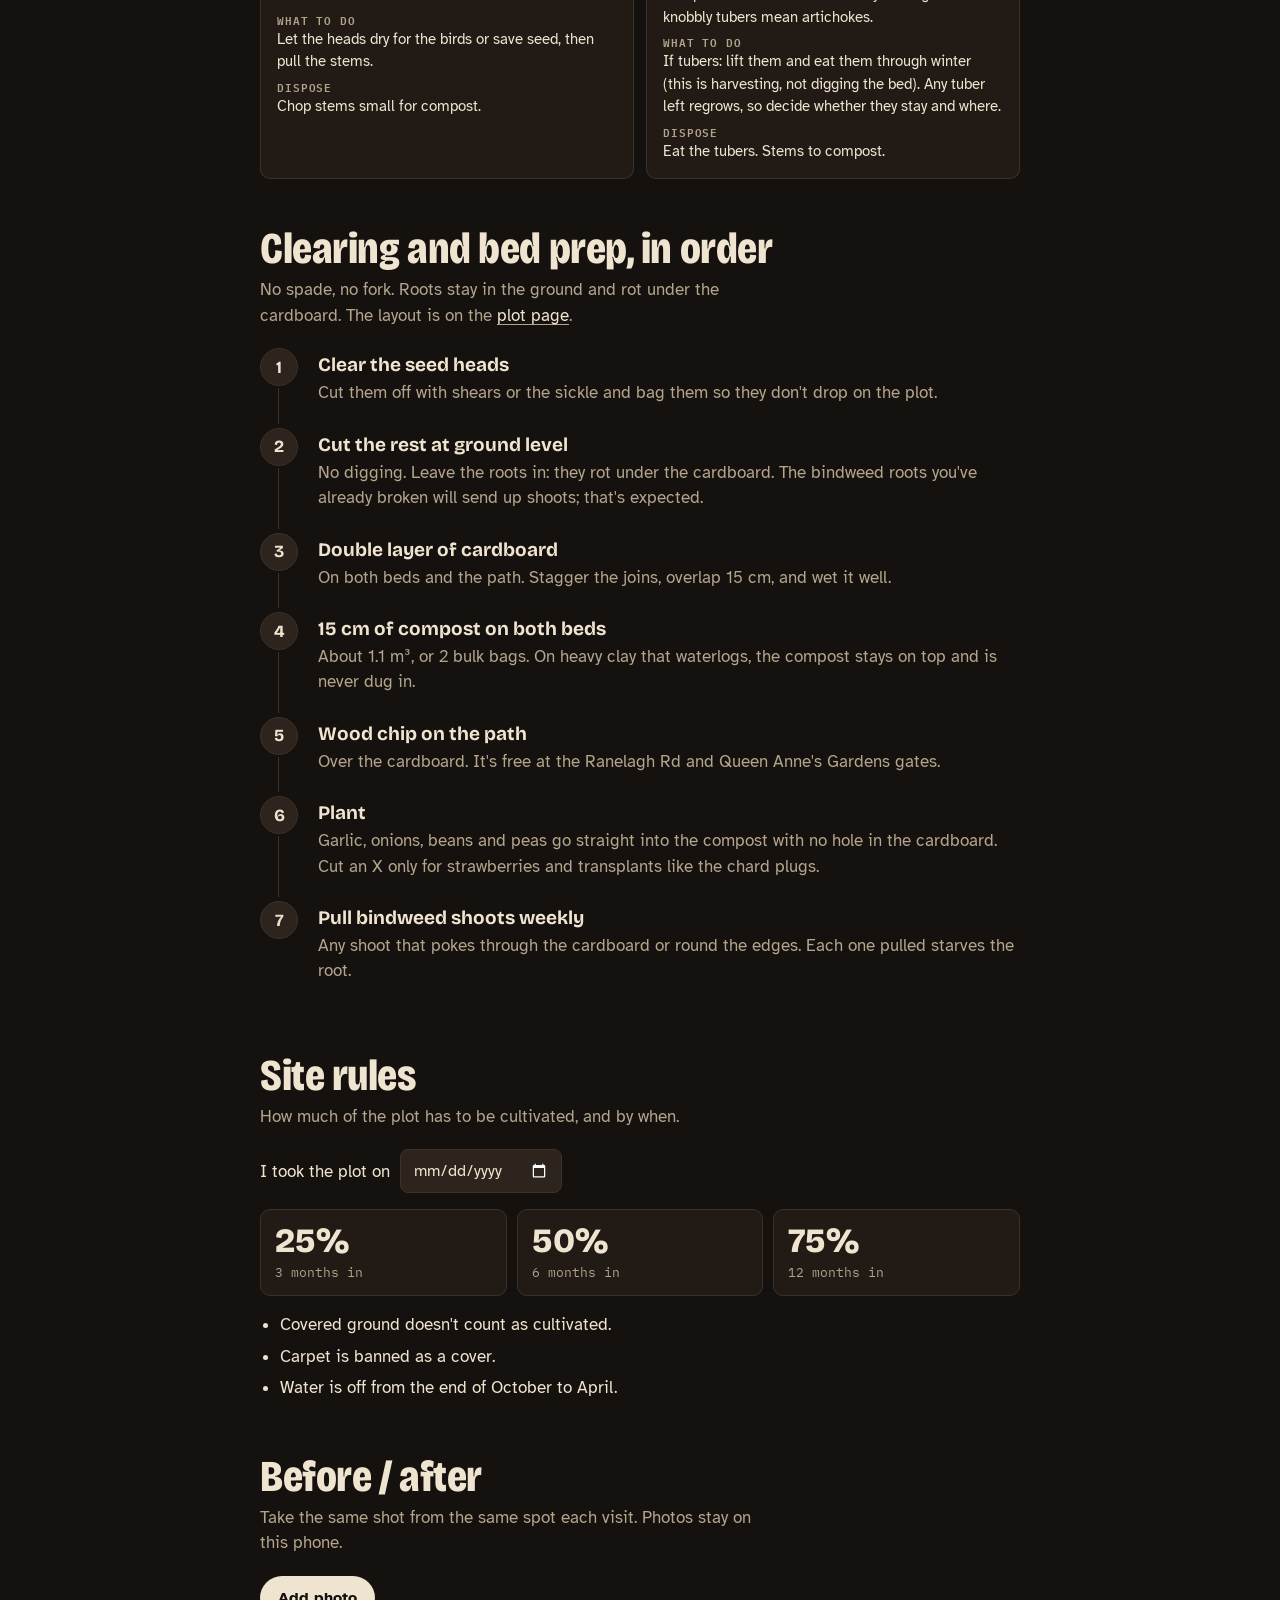
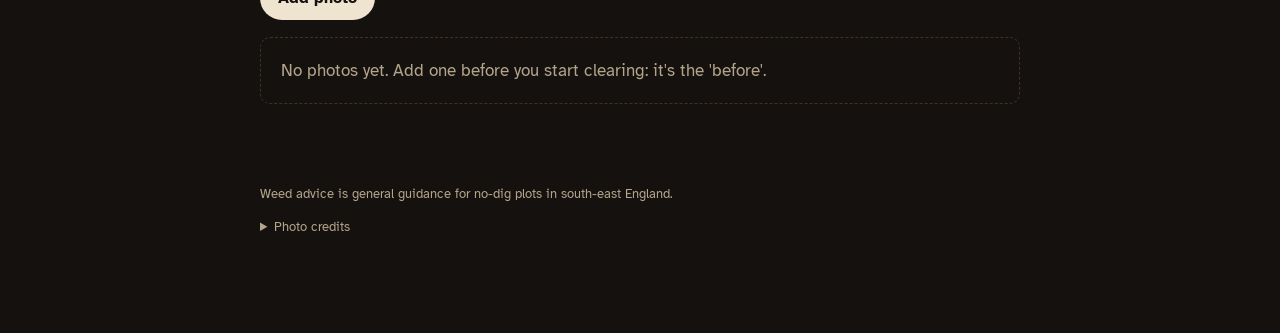
==== commit acb8995e: "Catalogue page with photos and month bars; plot crops open a sheet linking to it Co-Authored-By: Cla" ====
--- a/index.html
+++ b/index.html
@@ -19,6 +19,7 @@
         <a href="index.html" aria-current="page">Clearing</a>
         <a href="plot.html">Plot</a>
         <a href="tracker.html">Tracker</a>
+        <a href="catalog.html">Catalogue</a>
         <a href="shopping.html">Shopping</a>
         <a href="calendar.html" class="soon">Calendar</a>
       </nav>
--- a/css/site.css
+++ b/css/site.css
@@ -383,3 +383,131 @@
 @media (prefers-reduced-motion: no-preference) {
   html { scroll-behavior: smooth; }
 }
+
+/* ---------- Catalogue ---------- */
+.mast-top nav { flex-wrap: wrap; column-gap: 14px; row-gap: 8px; }
+[data-act="sowIn"], [data-act="sowOut"] { --c: var(--annual); }
+[data-act="plant"] { --c: var(--keep); }
+[data-act="harvest"] { --c: var(--problem); }
+[data-act="flower"] { --c: var(--check); }
+
+.now-jobs { display: grid; gap: 18px; margin-top: 16px; }
+.job h3 { font: 600 12px/1 var(--mono); text-transform: uppercase; letter-spacing: .1em; color: var(--c); margin-bottom: 10px; }
+.chip-row { display: flex; flex-wrap: wrap; gap: 8px; }
+.crop-chip {
+  display: inline-flex; align-items: center; gap: 8px; min-height: 44px;
+  padding: 4px 14px 4px 4px; border-radius: 99px; text-decoration: none; font-size: 15px;
+  background: var(--loam); border: 1px solid color-mix(in srgb, var(--c) 40%, var(--edge));
+}
+.crop-chip:hover { border-color: var(--c); }
+.crop-chip img { width: 34px; height: 34px; border-radius: 50%; object-fit: cover; }
+.crop-chip small { font: 500 11px var(--mono); color: var(--straw-dim); }
+.coming { color: var(--straw-dim); margin: 22px 0 0; padding-top: 14px; border-top: 1px dashed var(--edge); max-width: 52ch; }
+.coming b { color: var(--straw); }
+
+.crop-list { margin-top: 40px; }
+.ruler-wrap {
+  position: sticky; top: env(safe-area-inset-top, 0px); z-index: 5;
+  background: var(--peat); padding: 10px 0 8px; border-bottom: 1px solid var(--edge);
+}
+.legend { display: flex; flex-wrap: wrap; gap: 6px 14px; font: 12px var(--mono); color: var(--straw-dim); margin-bottom: 4px; }
+.legend span { display: inline-flex; align-items: center; gap: 6px; }
+.legend i { width: 16px; height: 8px; border-radius: 2px; background: var(--c); }
+.legend [data-act="sowIn"] i, .track[data-act="sowIn"] .seg {
+  background: repeating-linear-gradient(135deg, var(--c) 0 2px, transparent 2px 5px);
+  box-shadow: inset 0 0 0 1px var(--c);
+}
+.legend .lg-today i { width: 2px; height: 14px; background: var(--chalk); }
+.ruler { position: relative; padding-top: 22px; }
+.ruler-months { display: grid; grid-template-columns: repeat(12, 1fr); text-align: center; font: 500 12px/1 var(--mono); color: var(--straw-dim); }
+.ruler-months .now { color: var(--chalk); font-weight: 600; }
+.ruler-months.small { font-size: 10px; margin-top: 5px; }
+.ruler-months:not(.small) { padding-bottom: 10px; }
+.ruler-pin { position: absolute; top: 18px; bottom: -8px; width: 2px; margin-left: -1px; background: linear-gradient(var(--chalk) 3px, transparent 3px 22px, var(--chalk) 22px); }
+.ruler-pin span {
+  position: absolute; bottom: 100%; left: 0; margin-bottom: 2px; white-space: nowrap;
+  font: 600 11px/1 var(--mono); color: var(--peat); background: var(--chalk); padding: 3px 6px; border-radius: 4px;
+}
+
+.crop-list section { padding-top: 32px; scroll-margin-top: 90px; }
+.crop-list .sub { margin-bottom: 8px; }
+.crops { display: grid; }
+.crop { border-top: 1px solid var(--edge); scroll-margin-top: 96px; }
+.crop:last-child { border-bottom: 1px solid var(--edge); }
+.crop summary {
+  list-style: none; cursor: pointer;
+  display: grid; grid-template-columns: 64px 1fr auto; gap: 10px 14px; align-items: center;
+  padding: 14px 0 12px;
+}
+.crop summary::-webkit-details-marker { display: none; }
+.crop summary:hover .crop-name b { text-decoration: underline; text-decoration-color: var(--straw-dim); text-underline-offset: 4px; }
+.crop .thumb { width: 64px; height: 64px; border-radius: 12px; object-fit: cover; background: var(--loam-2); }
+.crop-name { min-width: 0; }
+.crop-name b { display: block; font: 700 21px/1.1 var(--display); font-stretch: 85%; }
+.crop-sub { display: block; color: var(--straw-dim); font-size: 14px; margin-top: 2px; }
+.status {
+  font: 600 12px/1 var(--mono); padding: 6px 9px; border-radius: 99px; white-space: nowrap;
+  color: var(--peat); background: var(--c);
+}
+.status.later { color: var(--straw-dim); background: none; border: 1px solid var(--edge); }
+.crop[open] summary .status { visibility: hidden; }
+.crop[open] summary .mbar { display: none; }
+
+.mbar {
+  grid-column: 1 / -1; position: relative; display: grid; gap: 3px; padding: 5px 0;
+  background-image: linear-gradient(to right, color-mix(in srgb, var(--edge) 80%, transparent) 1px, transparent 1px);
+  background-size: calc(100% / 12) 100%;
+  border-right: 1px solid color-mix(in srgb, var(--edge) 80%, transparent);
+}
+.track { position: relative; height: 7px; }
+.seg { position: absolute; top: 0; bottom: 0; border-radius: 2px; background: var(--c); }
+.mbar-month { position: absolute; top: 0; bottom: 0; width: calc(100% / 12); background: color-mix(in srgb, var(--straw) 7%, transparent); }
+.mbar-today { position: absolute; top: -2px; bottom: -2px; width: 2px; margin-left: -1px; background: var(--chalk); box-shadow: 0 0 0 1.5px var(--peat); z-index: 1; }
+
+.mbar-labelled { display: grid; grid-template-columns: auto 1fr; gap: 10px; align-items: start; }
+.mbar-labels { display: grid; gap: 6px; padding: 5px 0; font: 11px/12px var(--mono); color: var(--c); }
+.mbar-labels span { color: var(--c); white-space: nowrap; }
+.mbar-labelled .mbar { gap: 6px; }
+.mbar-labelled .track { height: 12px; }
+
+.crop-body { display: grid; gap: 16px; padding: 4px 0 24px; }
+.crop-photo { margin: 0; position: relative; border-radius: var(--radius); overflow: hidden; aspect-ratio: 3 / 2; background: var(--loam-2); }
+.crop-photo img { position: absolute; inset: 0; width: 100%; height: 100%; object-fit: cover; }
+.crop-photo figcaption {
+  position: absolute; left: 0; right: 0; bottom: 0; padding: 18px 10px 6px;
+  font: 11px/1.3 var(--mono); color: #e9e1d2; background: linear-gradient(transparent, rgba(10, 8, 6, .82));
+}
+.crop-photo figcaption a { color: inherit; }
+.about { margin: 0; font-size: 18px; max-width: 52ch; }
+.crop-facts { margin: 0; display: grid; gap: 4px; }
+.crop-facts dt { font: 600 11px/1 var(--mono); text-transform: uppercase; letter-spacing: .08em; color: var(--straw-dim); margin-top: 10px; }
+.crop-facts dd { margin: 0; max-width: 56ch; }
+.crop-body .btn { justify-self: start; text-decoration: none; }
+.credits { font: 12px var(--mono); color: var(--straw-dim); margin-top: 8px; }
+@media (min-width: 640px) {
+  .crop-body { grid-template-columns: 1fr 1fr; align-items: start; column-gap: 24px; }
+  .crop-photo { grid-row: span 3; }
+}
+
+/* Plot: crop sheet and links into the catalogue */
+.link-btn {
+  display: inline-block; margin-top: 6px; padding: 4px 0; min-height: 32px;
+  font: 600 14px var(--body); color: var(--annual); background: none; border: 0; cursor: pointer;
+  text-decoration: underline; text-underline-offset: 3px; text-decoration-color: color-mix(in srgb, var(--annual) 50%, transparent);
+}
+.crop-card { display: grid; grid-template-columns: 88px 1fr; gap: 12px 14px; padding: 16px 0; border-top: 1px solid var(--edge); }
+.crop-card img { width: 88px; height: 88px; border-radius: 12px; object-fit: cover; }
+.crop-card h4 { font: 700 20px/1.1 var(--display); font-stretch: 85%; margin: 0 0 4px; }
+.crop-card h4 span { font: 400 14px var(--body); color: var(--straw-dim); }
+.crop-card p { margin: 0; font-size: 15px; color: var(--straw-dim); }
+.crop-card .mbar-labelled, .crop-card .btn { grid-column: 1 / -1; }
+.crop-card .btn { justify-self: start; text-decoration: none; }
+.plan .crop.flash rect { animation: flash 1.2s ease-in-out 2; }
+@keyframes flash { 50% { fill-opacity: .7; } }
+@media (prefers-reduced-motion: reduce) { .plan .crop.flash rect { animation: none; } }
+@media (min-width: 640px) { .crop-body .btn { grid-column: 2; } }
+.cat-links { display: flex; flex-wrap: wrap; gap: 4px 10px; margin-top: 4px; font-size: 14px; }
+.cat-links a { color: var(--annual); text-decoration-color: color-mix(in srgb, var(--annual) 50%, transparent); }
+.cat-links .see { color: var(--straw-dim); font: 12px var(--mono); align-self: center; }
+#view-about { margin: -4px 0 16px; flex-direction: column; }
+[hidden] { display: none !important; }
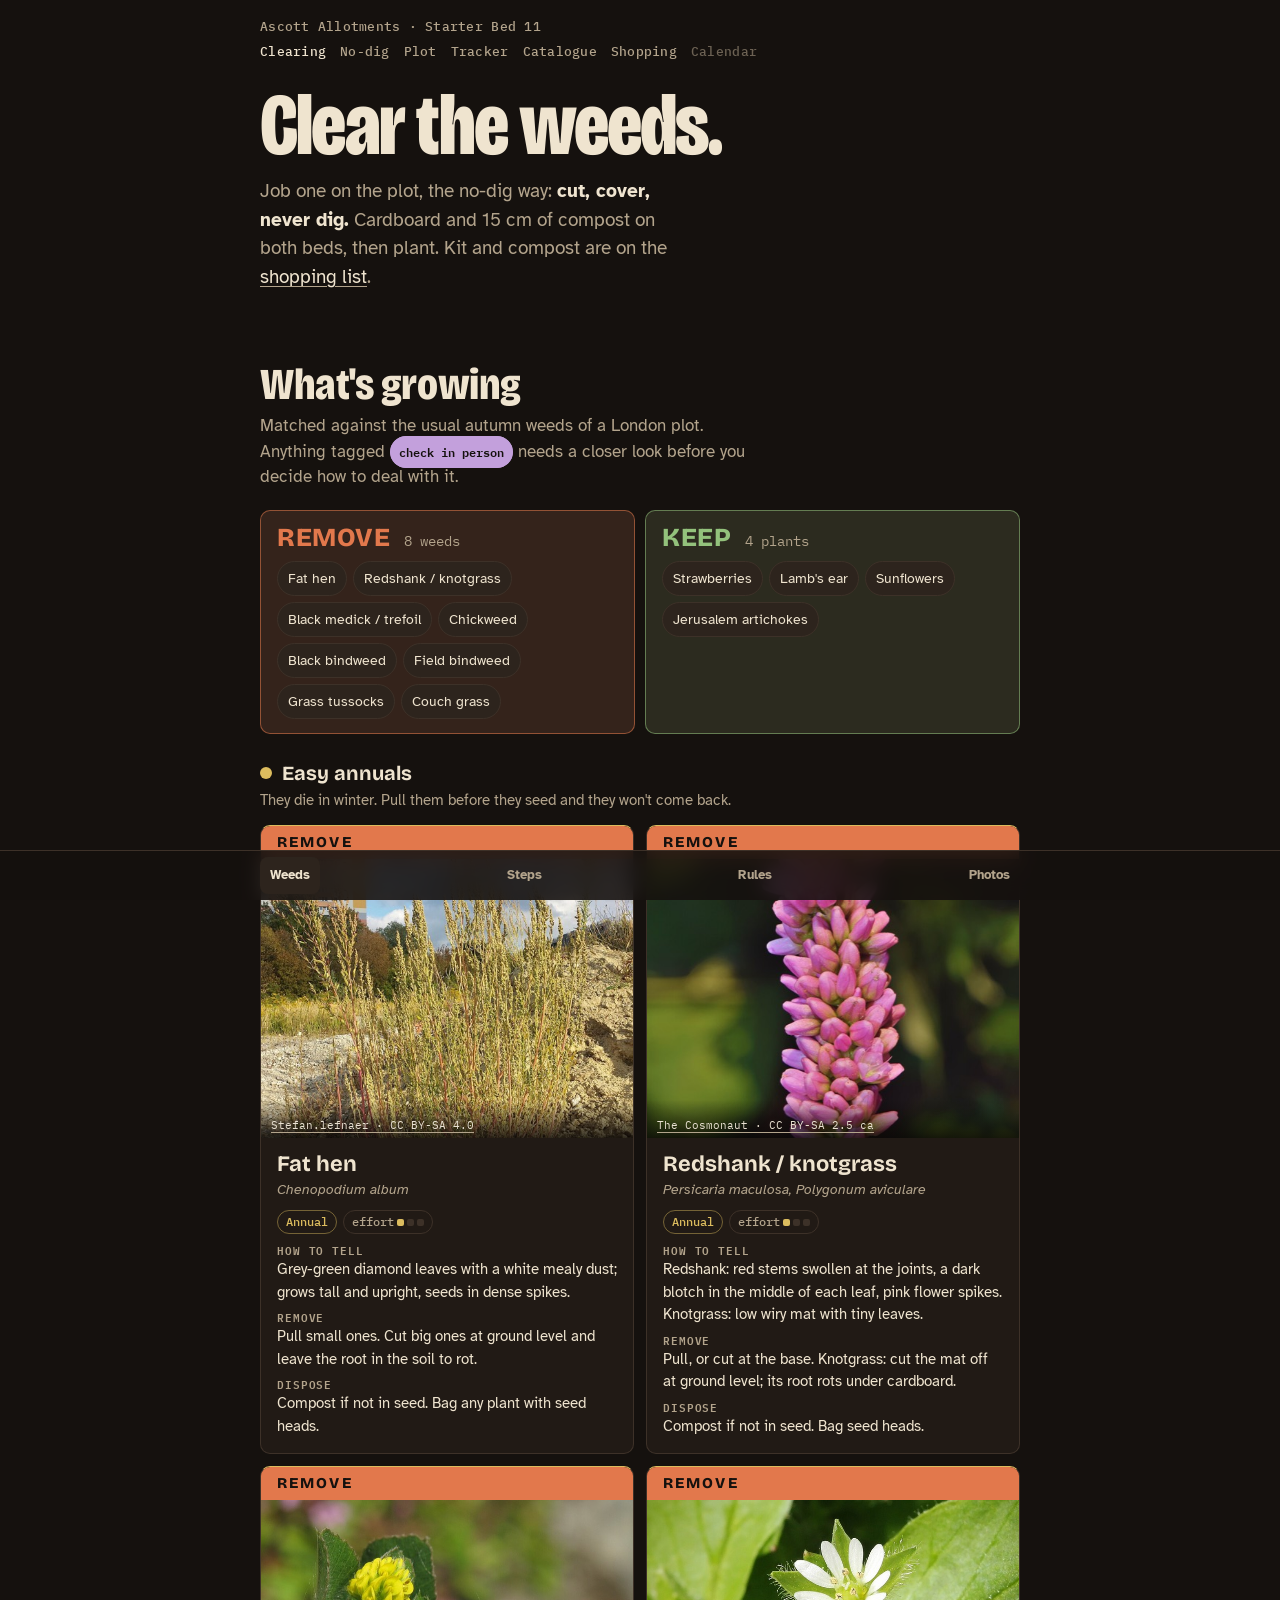
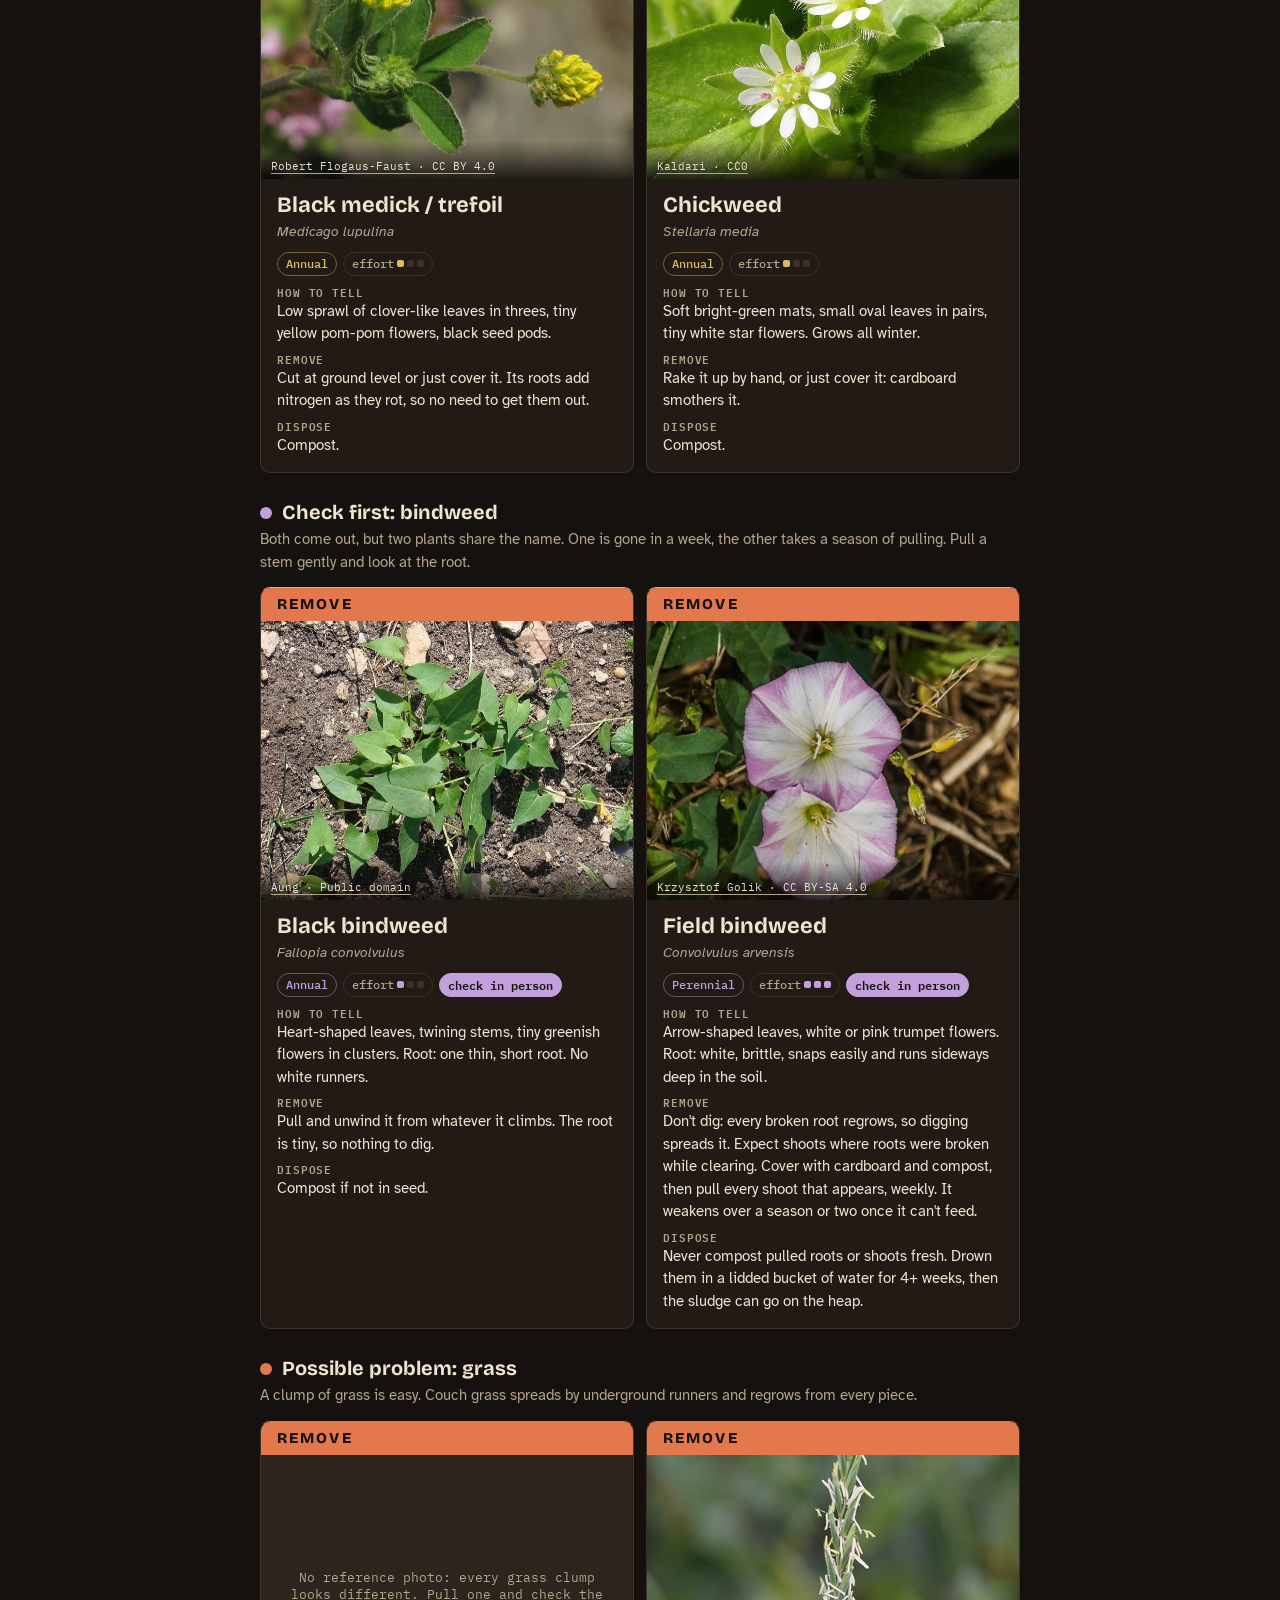
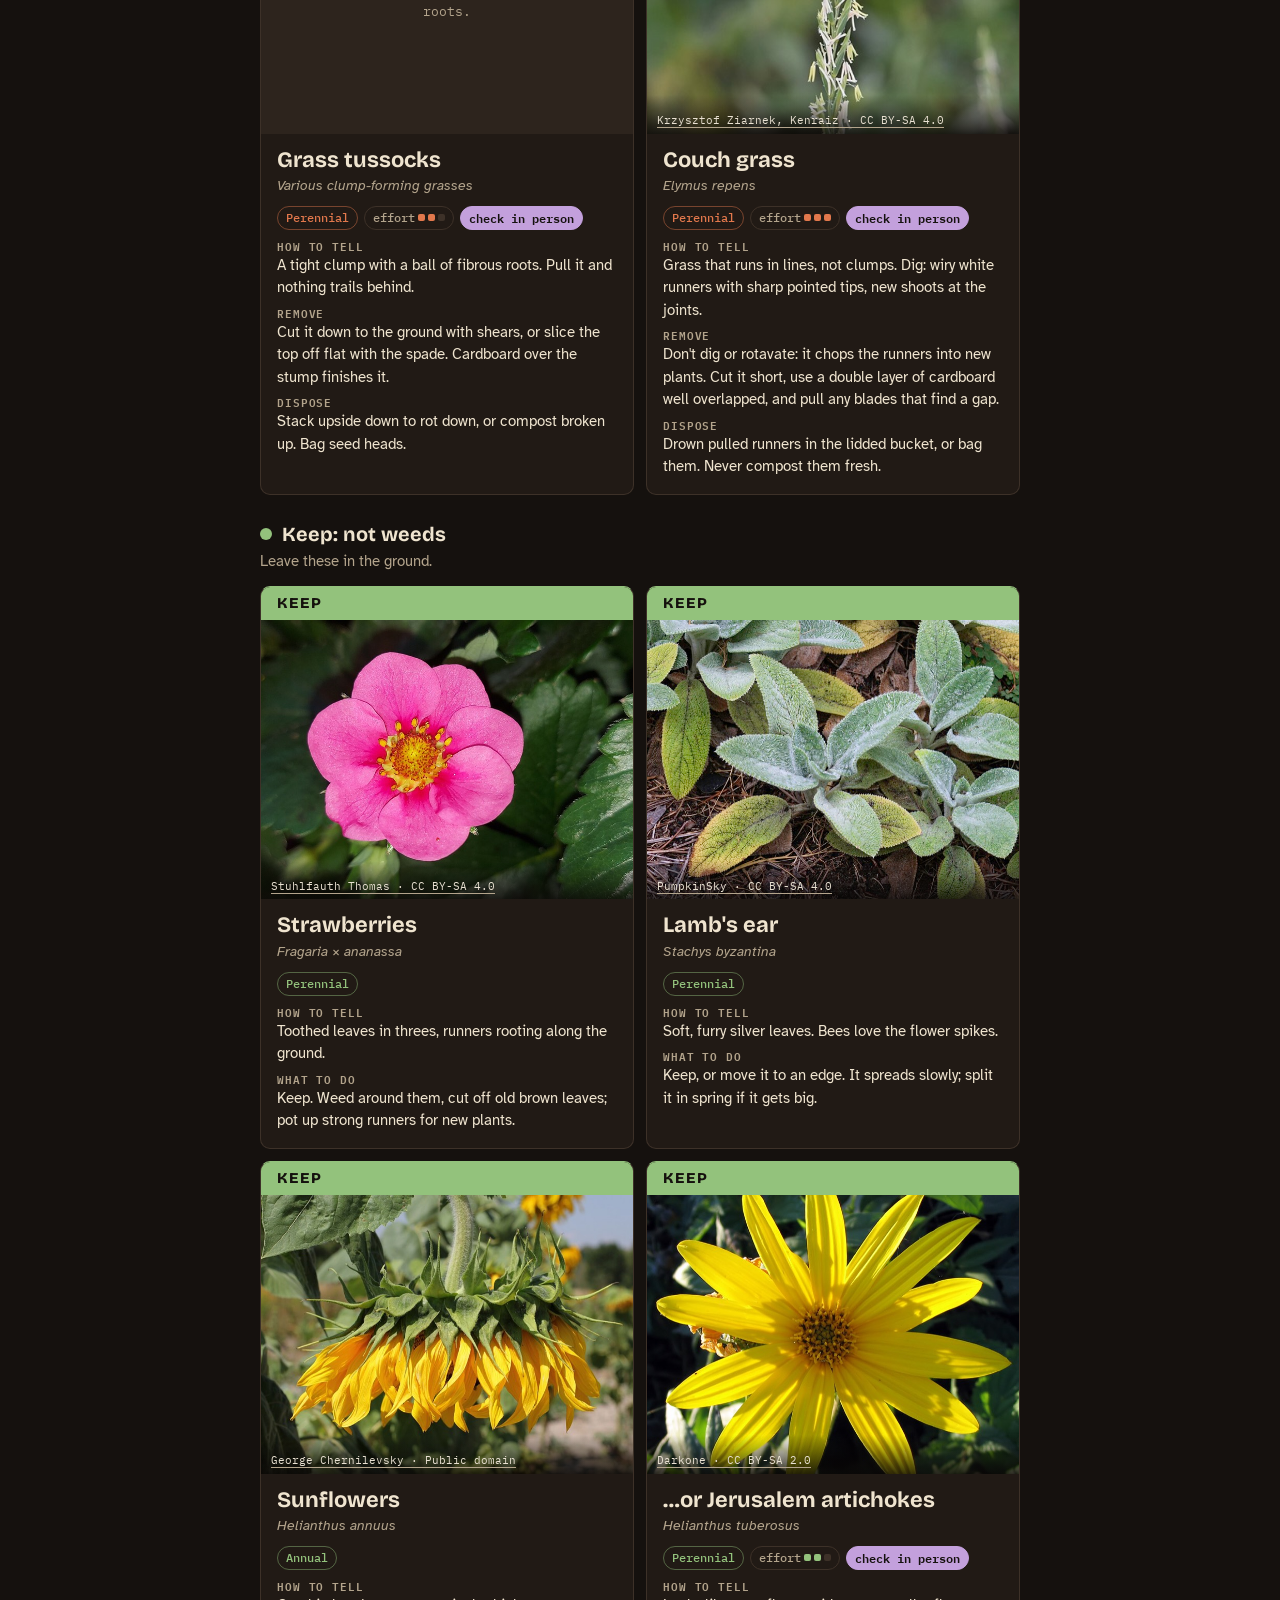
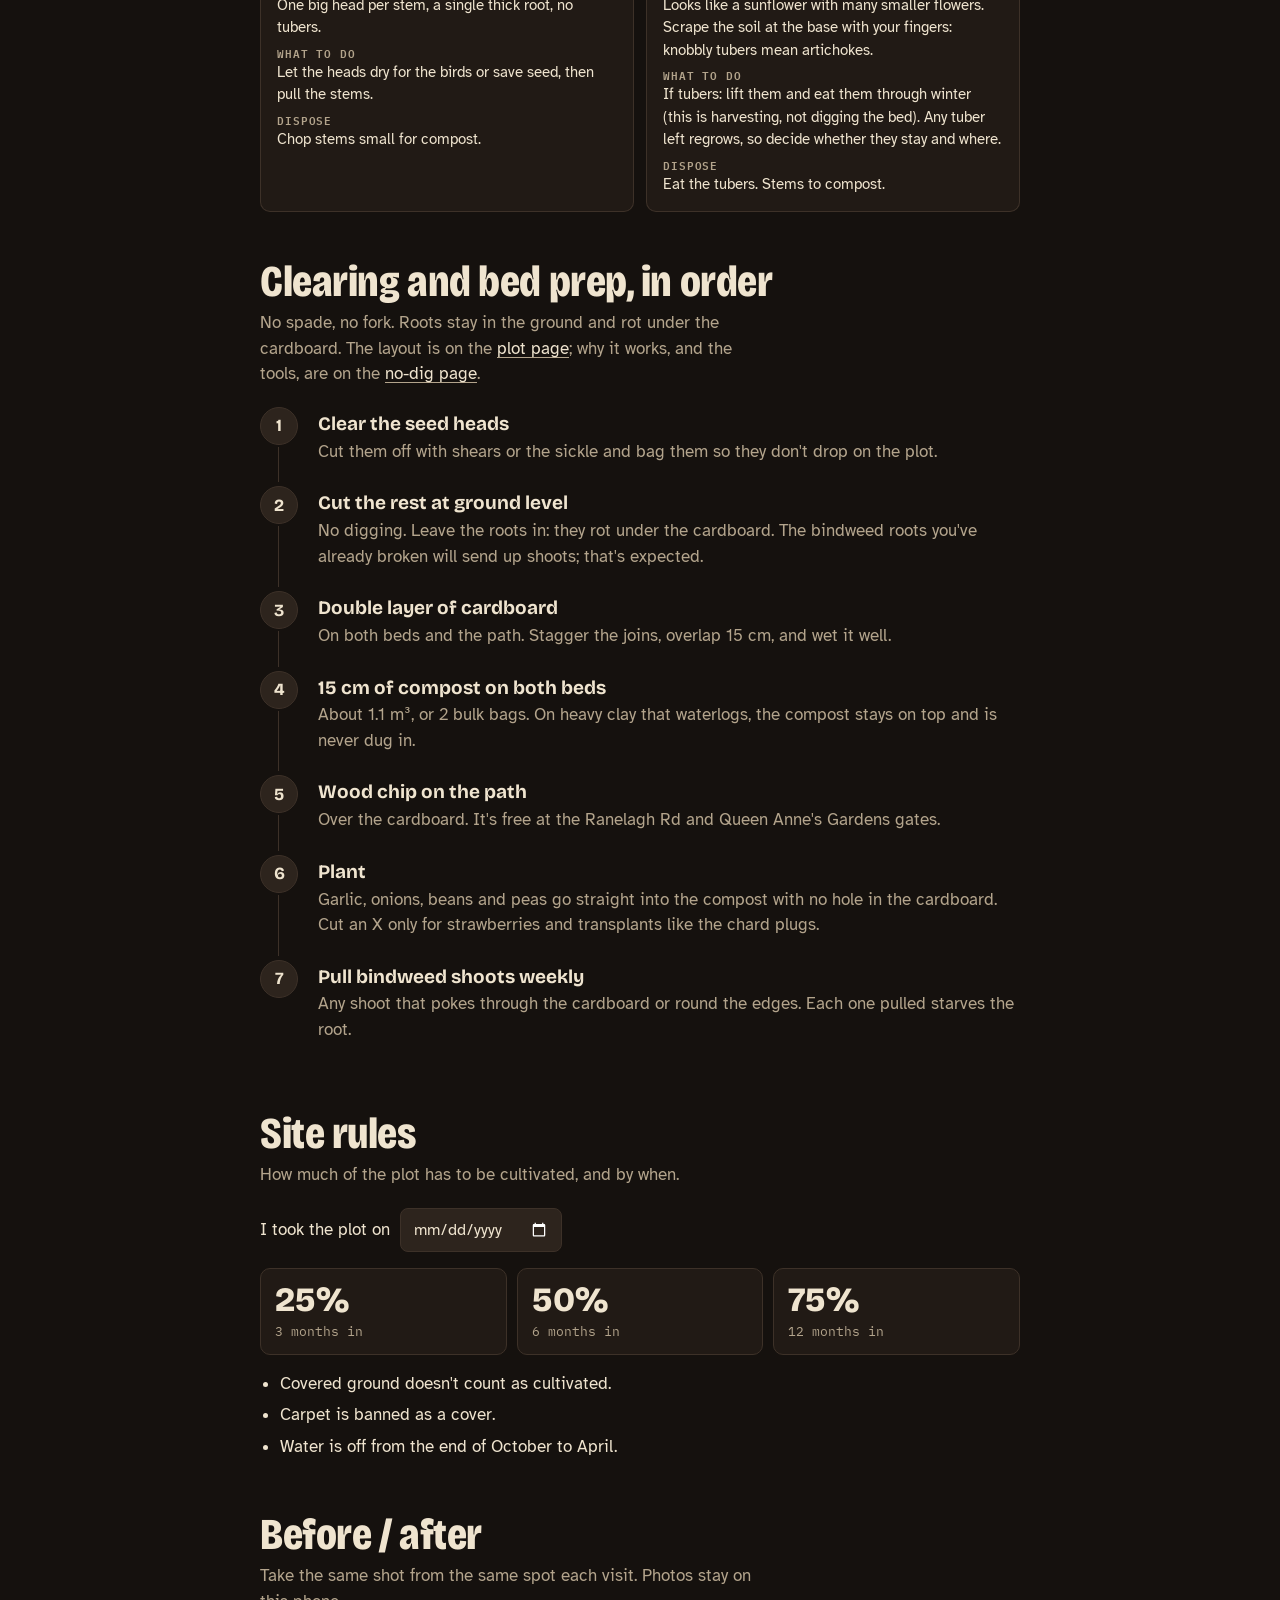
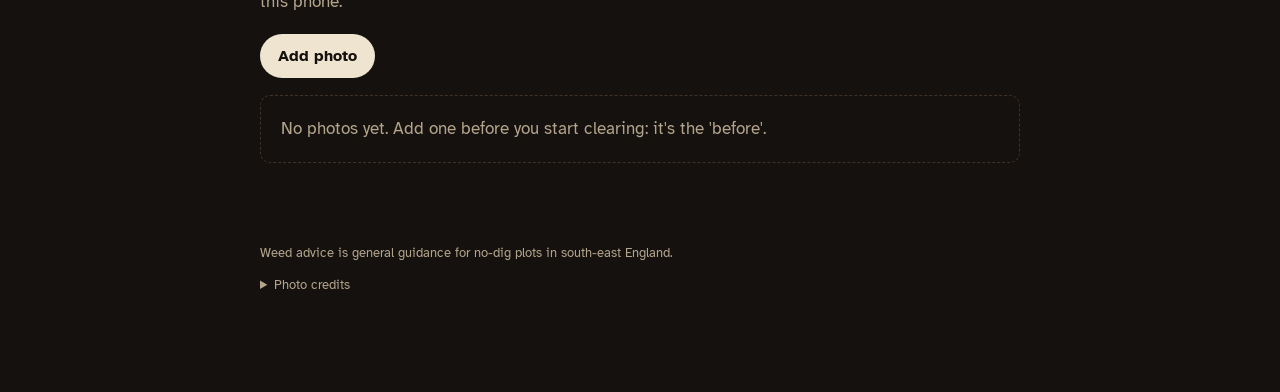
==== commit 448ef802: "No-dig page: how it works, the year, tools with the hori hori Co-Authored-By: Claude Opus 5.5 (1M co" ====
--- a/index.html
+++ b/index.html
@@ -17,6 +17,7 @@
       <span>Ascott Allotments · Starter Bed 11</span>
       <nav aria-label="Pages">
         <a href="index.html" aria-current="page">Clearing</a>
+        <a href="nodig.html">No-dig</a>
         <a href="plot.html">Plot</a>
         <a href="tracker.html">Tracker</a>
         <a href="catalog.html">Catalogue</a>
@@ -39,7 +40,7 @@
 
     <section id="steps" aria-labelledby="steps-h">
       <h2 id="steps-h">Clearing and bed prep, in order</h2>
-      <p class="sub">No spade, no fork. Roots stay in the ground and rot under the cardboard. The layout is on the <a href="plot.html">plot page</a>.</p>
+      <p class="sub">No spade, no fork. Roots stay in the ground and rot under the cardboard. The layout is on the <a href="plot.html">plot page</a>; why it works, and the tools, are on the <a href="nodig.html">no-dig page</a>.</p>
       <ol class="steps" id="steps-list"></ol>
     </section>
 
--- a/css/site.css
+++ b/css/site.css
@@ -511,3 +511,139 @@
 .cat-links .see { color: var(--straw-dim); font: 12px var(--mono); align-self: center; }
 #view-about { margin: -4px 0 16px; flex-direction: column; }
 [hidden] { display: none !important; }
+.place { display: inline-block; margin-top: 5px; font: 500 11px/1 var(--mono); color: var(--straw-dim); border: 1px solid var(--edge); border-radius: 99px; padding: 3px 7px; }
+.place[data-place="plot-crops"] { color: var(--keep); border-color: color-mix(in srgb, var(--keep) 45%, transparent); }
+.crop .thumb.none { display: grid; place-items: center; font: 700 24px var(--display); color: var(--straw-dim); border: 1px dashed var(--edge); background: none; }
+#weeds { padding-top: 56px; }
+.weed-part { font: 600 12px/1 var(--mono); text-transform: uppercase; letter-spacing: .1em; color: var(--straw-dim); margin: 22px 0 10px; }
+
+/* ---------- Varieties ---------- */
+.tags-line { display: flex; flex-wrap: wrap; gap: 6px; align-items: center; margin-top: 5px; }
+.tags-line .place { margin-top: 0; }
+.place[data-place="idea"] { color: var(--annual); border-color: color-mix(in srgb, var(--annual) 45%, transparent); border-style: dashed; }
+.vcount { font: 500 11px/1 var(--mono); color: var(--straw-dim); }
+.varieties { grid-column: 1 / -1; margin-top: 8px; padding-top: 18px; border-top: 1px dashed var(--edge); min-width: 0; }
+.varieties-head { display: flex; justify-content: space-between; align-items: baseline; margin-bottom: 12px; }
+.varieties-head h3 { font: 800 24px/1 var(--display); font-stretch: 85%; }
+.variety-row {
+  display: grid; grid-auto-flow: column; grid-auto-columns: min(78%, 280px); gap: 12px;
+  overflow-x: auto; scroll-snap-type: x mandatory; overscroll-behavior-x: contain;
+  margin-inline: calc(-1 * var(--gutter)); padding: 4px var(--gutter) 14px; scroll-padding-inline: var(--gutter);
+  scrollbar-width: thin; scrollbar-color: var(--edge) transparent;
+}
+.variety-row.single { grid-auto-columns: minmax(0, 420px); }
+.variety {
+  scroll-snap-align: start; position: relative;
+  display: flex; flex-direction: column; gap: 10px;
+  padding: 16px 16px 14px; border-radius: 14px;
+  background: linear-gradient(160deg, var(--loam-2), var(--loam) 70%);
+  border: 1px solid var(--edge);
+}
+.variety.chosen { border-color: var(--keep); box-shadow: inset 0 0 0 1px color-mix(in srgb, var(--keep) 40%, transparent); padding-top: 46px; }
+.ribbon {
+  position: absolute; top: 0; left: 16px; transform: translateY(-50%);
+  font: 600 11px/1 var(--mono); color: var(--peat); background: var(--keep); padding: 4px 8px; border-radius: 99px;
+}
+.variety.chosen .ribbon { top: 14px; transform: none; }
+.variety-name { display: flex; justify-content: space-between; align-items: start; gap: 8px; }
+.variety-name b { font: 700 20px/1.1 var(--display); font-stretch: 85%; }
+.agm {
+  flex: none; font: 600 10px/1 var(--mono); letter-spacing: .04em; color: var(--keep);
+  border: 1px solid color-mix(in srgb, var(--keep) 55%, transparent); border-radius: 99px; padding: 4px 7px; white-space: nowrap;
+}
+.variety p { margin: 0; font-size: 15px; line-height: 1.45; color: var(--straw); flex: 1; }
+.variety-foot { display: flex; flex-wrap: wrap; gap: 6px; align-items: center; }
+.best { font: 600 12px/1 var(--mono); color: var(--peat); background: var(--annual); padding: 5px 8px; border-radius: 99px; }
+.vnote { font: 12px/1.2 var(--mono); color: var(--straw-dim); }
+.seller { font: italic 12px/1 var(--body); color: var(--check); border-bottom: 1px dotted var(--check); cursor: help; }
+.sources { font-size: 13px; color: var(--straw-dim); margin: 2px 0 0; }
+.sources a { color: var(--straw-dim); }
+@media (min-width: 640px) {
+  .variety-row { grid-auto-flow: row; grid-template-columns: repeat(auto-fill, minmax(230px, 1fr)); grid-auto-columns: auto; overflow: visible; margin-inline: 0; padding-inline: 0; }
+  .varieties-head .count { visibility: hidden; }
+}
+
+/* ---------- No-dig ---------- */
+.section-cut { margin: 0; background: var(--loam); border: 1px solid var(--edge); border-radius: var(--radius); padding: 10px; overflow: hidden; }
+.section-cut svg { display: block; width: 100%; height: auto; max-width: 640px; margin: 0 auto; }
+.section-cut .worm { fill: none; stroke: #d98b7a; stroke-width: 3; stroke-linecap: round; }
+.section-cut .fungi { fill: none; stroke: var(--chalk); stroke-width: .7; stroke-dasharray: 1.5 3; opacity: .55; }
+.section-cut .root { fill: none; stroke: #e8d8b8; stroke-width: 1.2; stroke-linecap: round; opacity: .8; }
+.section-cut .plant { fill: none; stroke: var(--keep); stroke-width: 2; stroke-linecap: round; }
+.section-cut .plant ellipse { fill: var(--keep); stroke: none; }
+.section-cut .topup { fill: none; stroke: var(--annual); stroke-width: 2; stroke-linecap: round; stroke-linejoin: round; }
+.section-cut .cut-label text { font: 600 9px var(--mono); fill: var(--chalk); }
+.section-cut .cut-label text.dim { font-weight: 400; fill: var(--straw-dim); font-size: 8px; }
+
+.layers { list-style: none; margin: 16px 0 0; padding: 0; display: grid; gap: 10px; }
+.layers li { display: grid; grid-template-columns: 16px 1fr; gap: 12px; align-items: start; }
+.layers i { width: 16px; height: 16px; border-radius: 4px; margin-top: 4px; }
+[data-layer="compost"] i { background: #2b2019; box-shadow: inset 0 0 0 1px #6b5240; }
+[data-layer="cardboard"] i { background: #c9a77a; }
+[data-layer="clay"] i { background: #4a3a22; box-shadow: inset 0 0 0 1px #8a6f3e; }
+.layers b { font-weight: 700; }
+.layers .depth { font: 500 13px var(--mono); color: var(--annual); margin-left: 8px; }
+.layers p { margin: 2px 0 0; color: var(--straw-dim); font-size: 15px; }
+
+.principles { display: grid; gap: 1px; margin-top: 28px; background: var(--edge); border: 1px solid var(--edge); border-radius: var(--radius); overflow: hidden;
+  grid-template-columns: repeat(auto-fit, minmax(min(100%, 260px), 1fr)); }
+.principle { background: var(--loam); padding: 16px 18px; }
+.principle h3 { font-size: 20px; font-stretch: 85%; margin-bottom: 6px; }
+.principle p { margin: 0; color: var(--straw-dim); font-size: 15px; }
+
+.seasons { display: grid; gap: 12px; grid-template-columns: repeat(auto-fit, minmax(min(100%, 260px), 1fr)); }
+.season { background: var(--loam); border: 1px solid var(--edge); border-radius: var(--radius); padding: 14px 16px; }
+.season.now { border-color: var(--annual); box-shadow: inset 0 0 0 1px color-mix(in srgb, var(--annual) 35%, transparent); }
+.season-head { display: flex; justify-content: space-between; align-items: center; margin-bottom: 8px; }
+.season h3 { font-size: 22px; font-stretch: 85%; }
+.season ul { margin: 0; padding-left: 18px; display: grid; gap: 6px; font-size: 15px; }
+.season:not(.now) ul { color: var(--straw-dim); }
+
+.hori { display: grid; background: var(--loam); border: 1px solid var(--annual); border-radius: 16px; overflow: hidden; }
+.hori figure { margin: 0; position: relative; aspect-ratio: 16 / 10; background: var(--loam-2); }
+.hori figure img { position: absolute; inset: 0; width: 100%; height: 100%; object-fit: cover; object-position: 50% 55%; }
+.hori figcaption { position: absolute; left: 0; right: 0; bottom: 0; padding: 18px 10px 6px; font: 11px/1.3 var(--mono); color: #e9e1d2; background: linear-gradient(transparent, rgba(10, 8, 6, .82)); }
+.hori figcaption a { color: inherit; }
+.hori-body { padding: 18px 18px 20px; display: grid; gap: 14px; }
+.hori-title h3 { font: 800 40px/1 var(--display); font-stretch: 80%; margin-top: 8px; }
+.hori-title .aka { display: block; color: var(--straw-dim); font-style: italic; margin-top: 4px; }
+.need { font: 600 11px/1 var(--mono); text-transform: uppercase; letter-spacing: .08em; padding: 5px 8px; border-radius: 99px; }
+.need.essential { color: var(--peat); background: var(--annual); }
+.hori-why { margin: 0; font-size: 17px; }
+.uses { list-style: none; counter-reset: use; margin: 0; padding: 0; display: grid; gap: 1px; background: var(--edge); border-radius: 10px; overflow: hidden;
+  grid-template-columns: repeat(auto-fit, minmax(min(100%, 220px), 1fr)); }
+.uses li { counter-increment: use; background: var(--loam-2); padding: 12px 14px 12px 44px; position: relative; }
+.uses li::before { content: counter(use); position: absolute; left: 14px; top: 12px; font: 700 15px var(--mono); color: var(--annual); }
+.uses b { display: block; margin-bottom: 2px; }
+.uses span { color: var(--straw-dim); font-size: 14px; }
+.hori-tip { margin: 0; color: var(--straw-dim); font-size: 15px; }
+.tool-status { justify-self: start; display: inline-block; margin-top: 8px; font: 600 12px/1 var(--mono); padding: 6px 9px; border-radius: 99px; border: 1px solid var(--edge); color: var(--straw-dim); text-decoration: none; }
+.tool-status.got { color: var(--keep); border-color: color-mix(in srgb, var(--keep) 50%, transparent); }
+.tool-status.got::before { content: "✓ "; }
+.tool-status.todo { color: var(--annual); border-color: color-mix(in srgb, var(--annual) 50%, transparent); }
+.tool-status.missing { border-style: dashed; }
+@media (min-width: 720px) {
+  .hori { grid-template-columns: 5fr 6fr; }
+  .hori figure { aspect-ratio: 1; align-self: start; margin: 18px 0 18px 18px; border-radius: 10px; overflow: hidden; }
+}
+
+.tool-group { margin-top: 30px; }
+.tool-group-head { display: flex; flex-wrap: wrap; align-items: baseline; gap: 4px 12px; margin-bottom: 12px; }
+.tool-group-head h3 { font-size: 22px; font-stretch: 85%; }
+.tool-group-head .sub { margin: 0; font-size: 15px; }
+.tool-grid { display: grid; gap: 10px; grid-template-columns: repeat(auto-fill, minmax(min(100%, 300px), 1fr)); }
+.tool { display: grid; grid-template-columns: 56px 1fr; gap: 14px; align-items: start; background: var(--loam); border: 1px solid var(--edge); border-radius: 12px; padding: 14px; }
+.tool h4 { margin: 0 0 4px; font: 700 18px/1.15 var(--display); font-stretch: 85%; }
+.tool h4 .aka { font: 400 13px var(--body); color: var(--straw-dim); }
+.tool p { margin: 0; color: var(--straw-dim); font-size: 14px; }
+.tool-icon { width: 56px; height: 56px; border-radius: 12px; background: var(--loam-2); display: grid; place-items: center; }
+.tool-icon svg { width: 40px; height: 40px; fill: none; stroke: var(--chalk); stroke-width: 2.6; stroke-linecap: round; stroke-linejoin: round; }
+.tool-icon svg .thin { stroke-width: 1.6; }
+[data-need="have"] .tool { background: transparent; }
+[data-need="have"] .tool-icon svg { stroke: var(--straw-dim); }
+
+.skip-list { list-style: none; margin: 0; padding: 0; display: grid; gap: 10px; }
+.skip-list li { display: grid; gap: 2px; padding: 12px 14px 12px 40px; position: relative; border: 1px solid var(--edge); border-radius: 10px; }
+.skip-list li::before { content: "✕"; position: absolute; left: 14px; top: 12px; color: var(--problem); font-weight: 700; }
+.skip-list span { color: var(--straw-dim); font-size: 15px; }
+#nd-sources { margin-top: 16px; }
